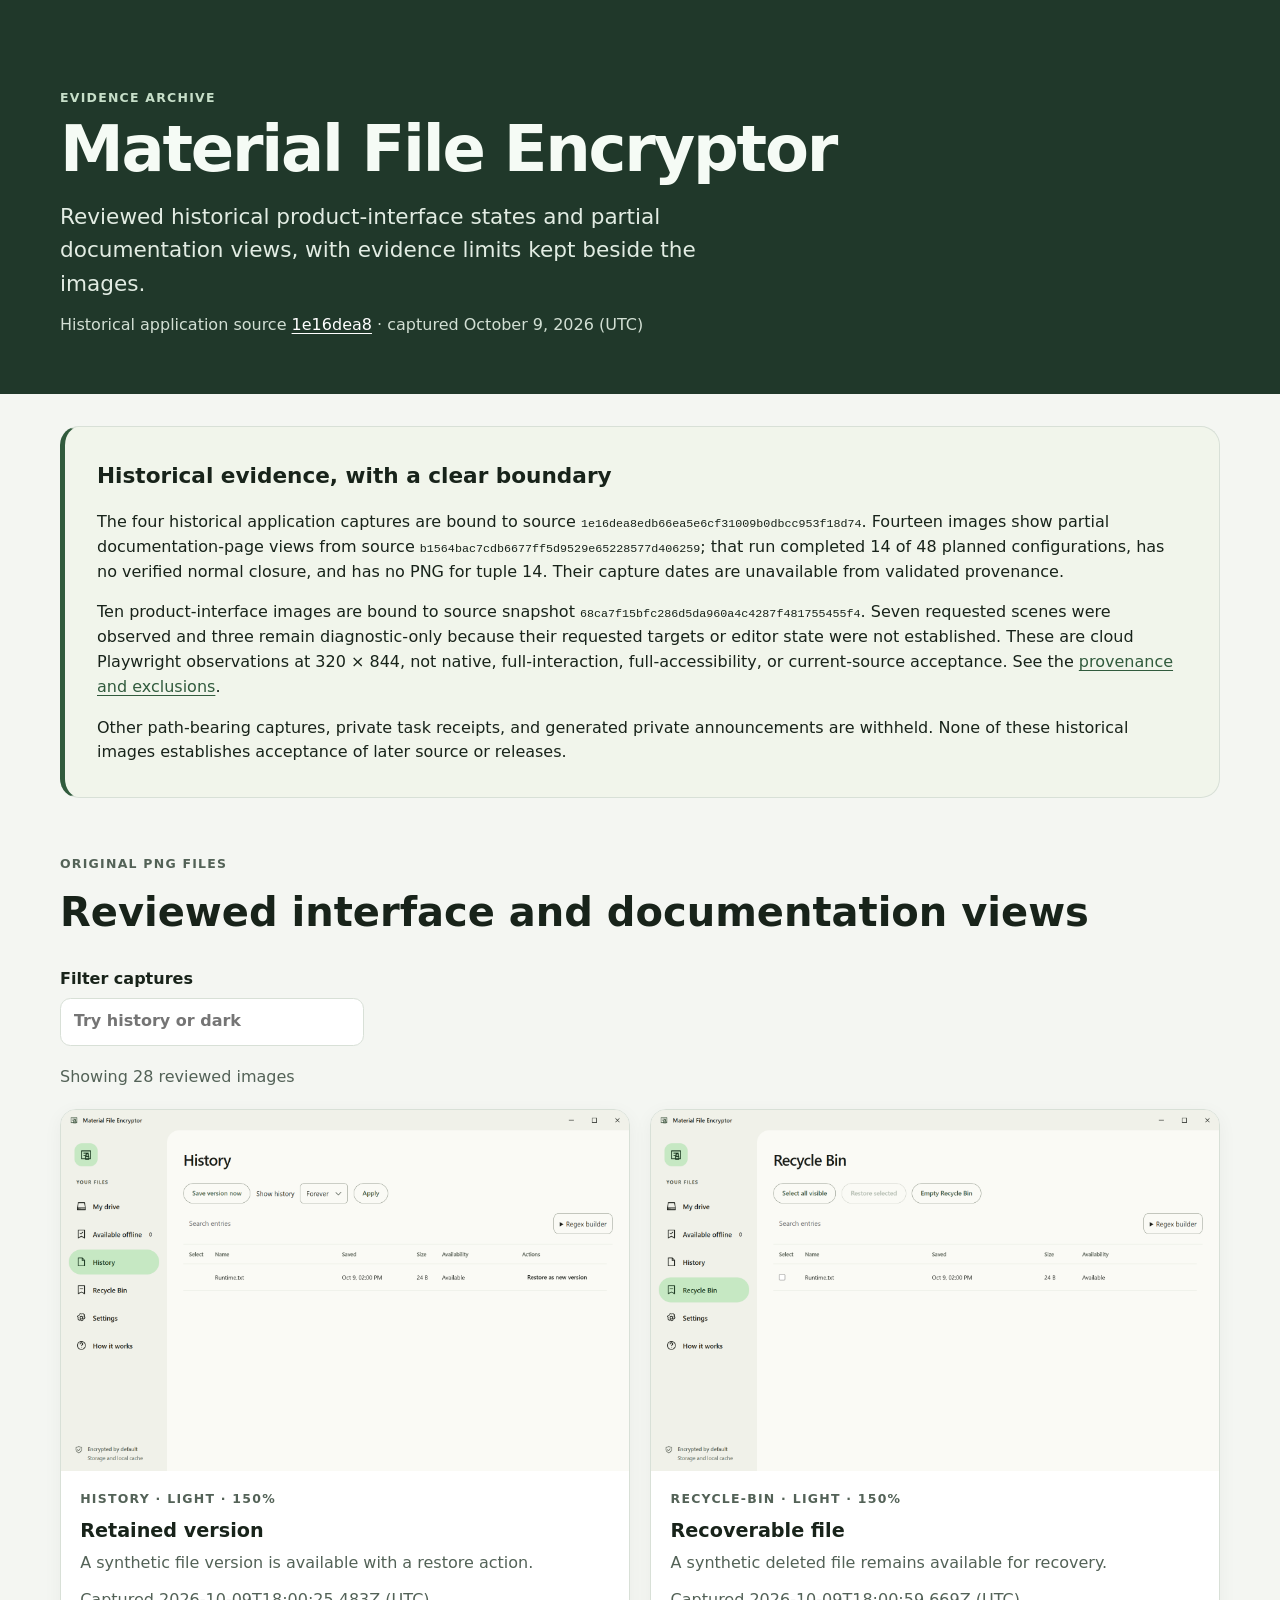
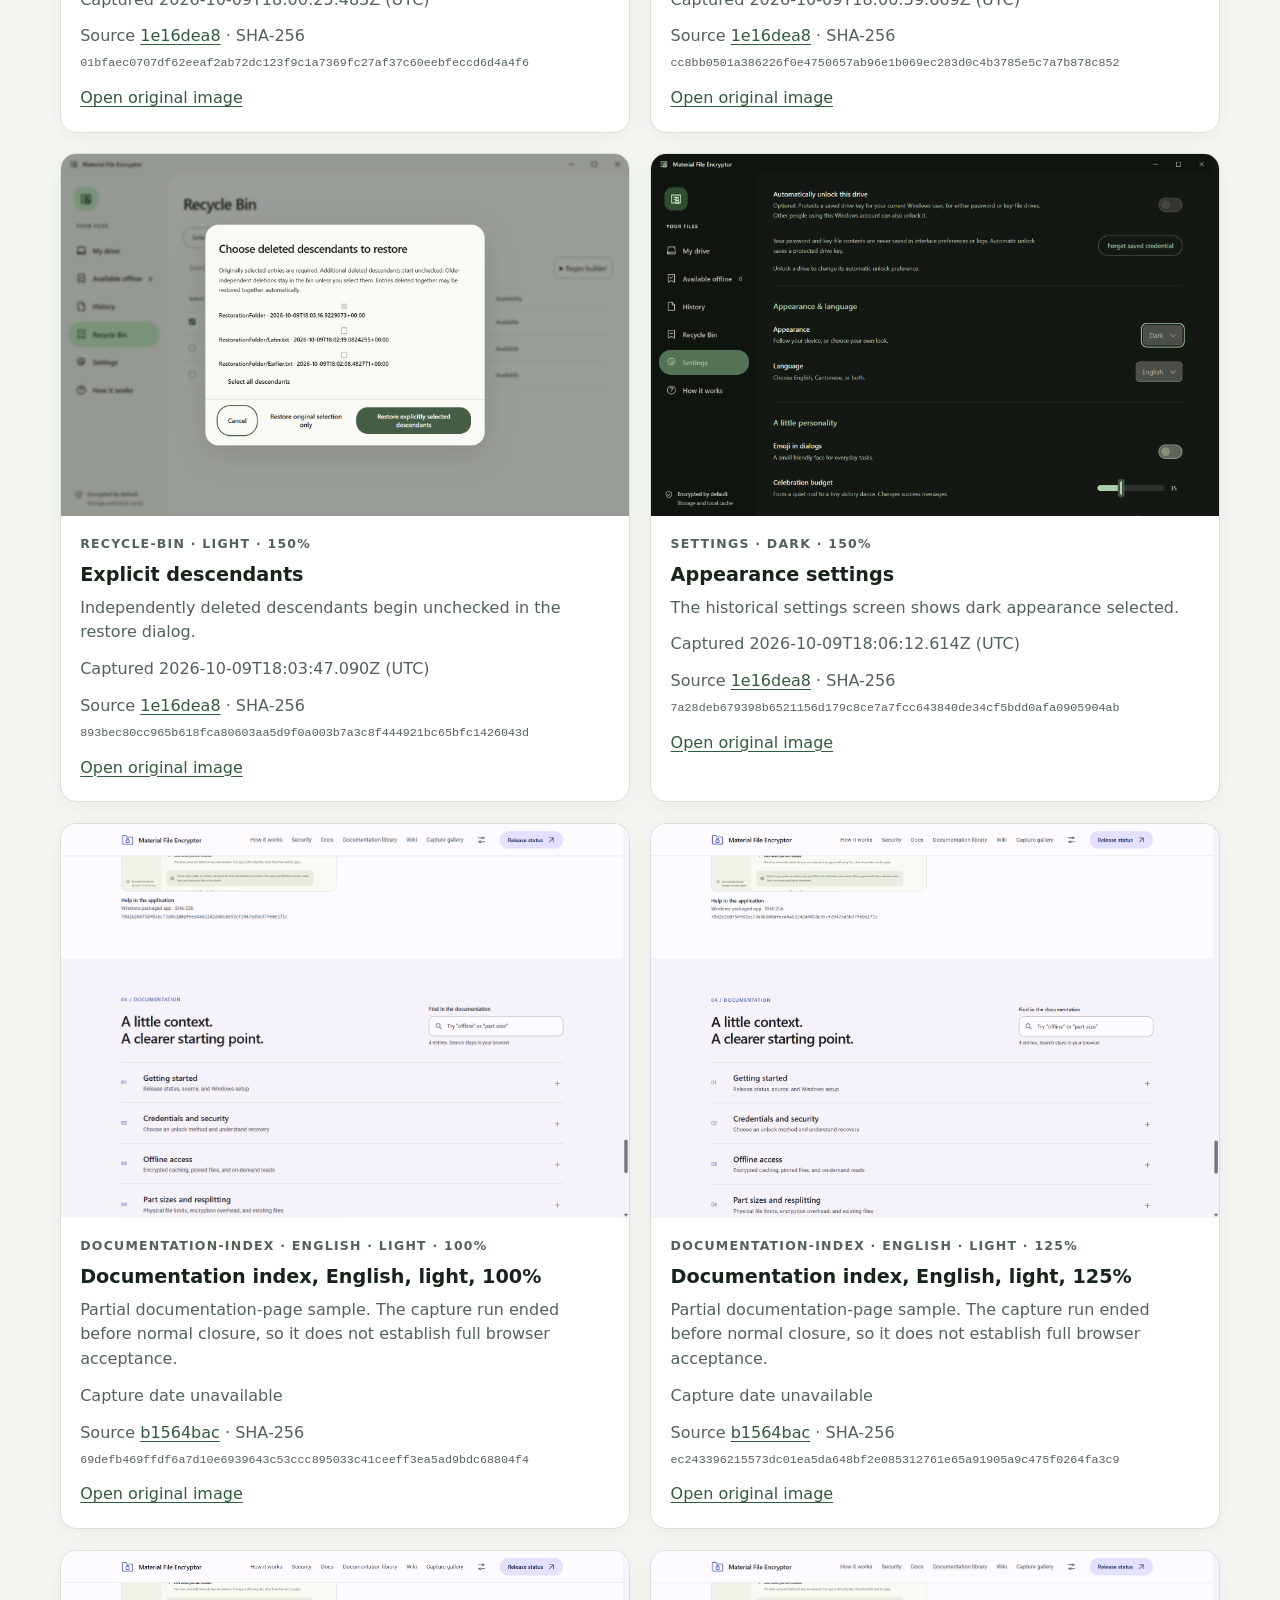
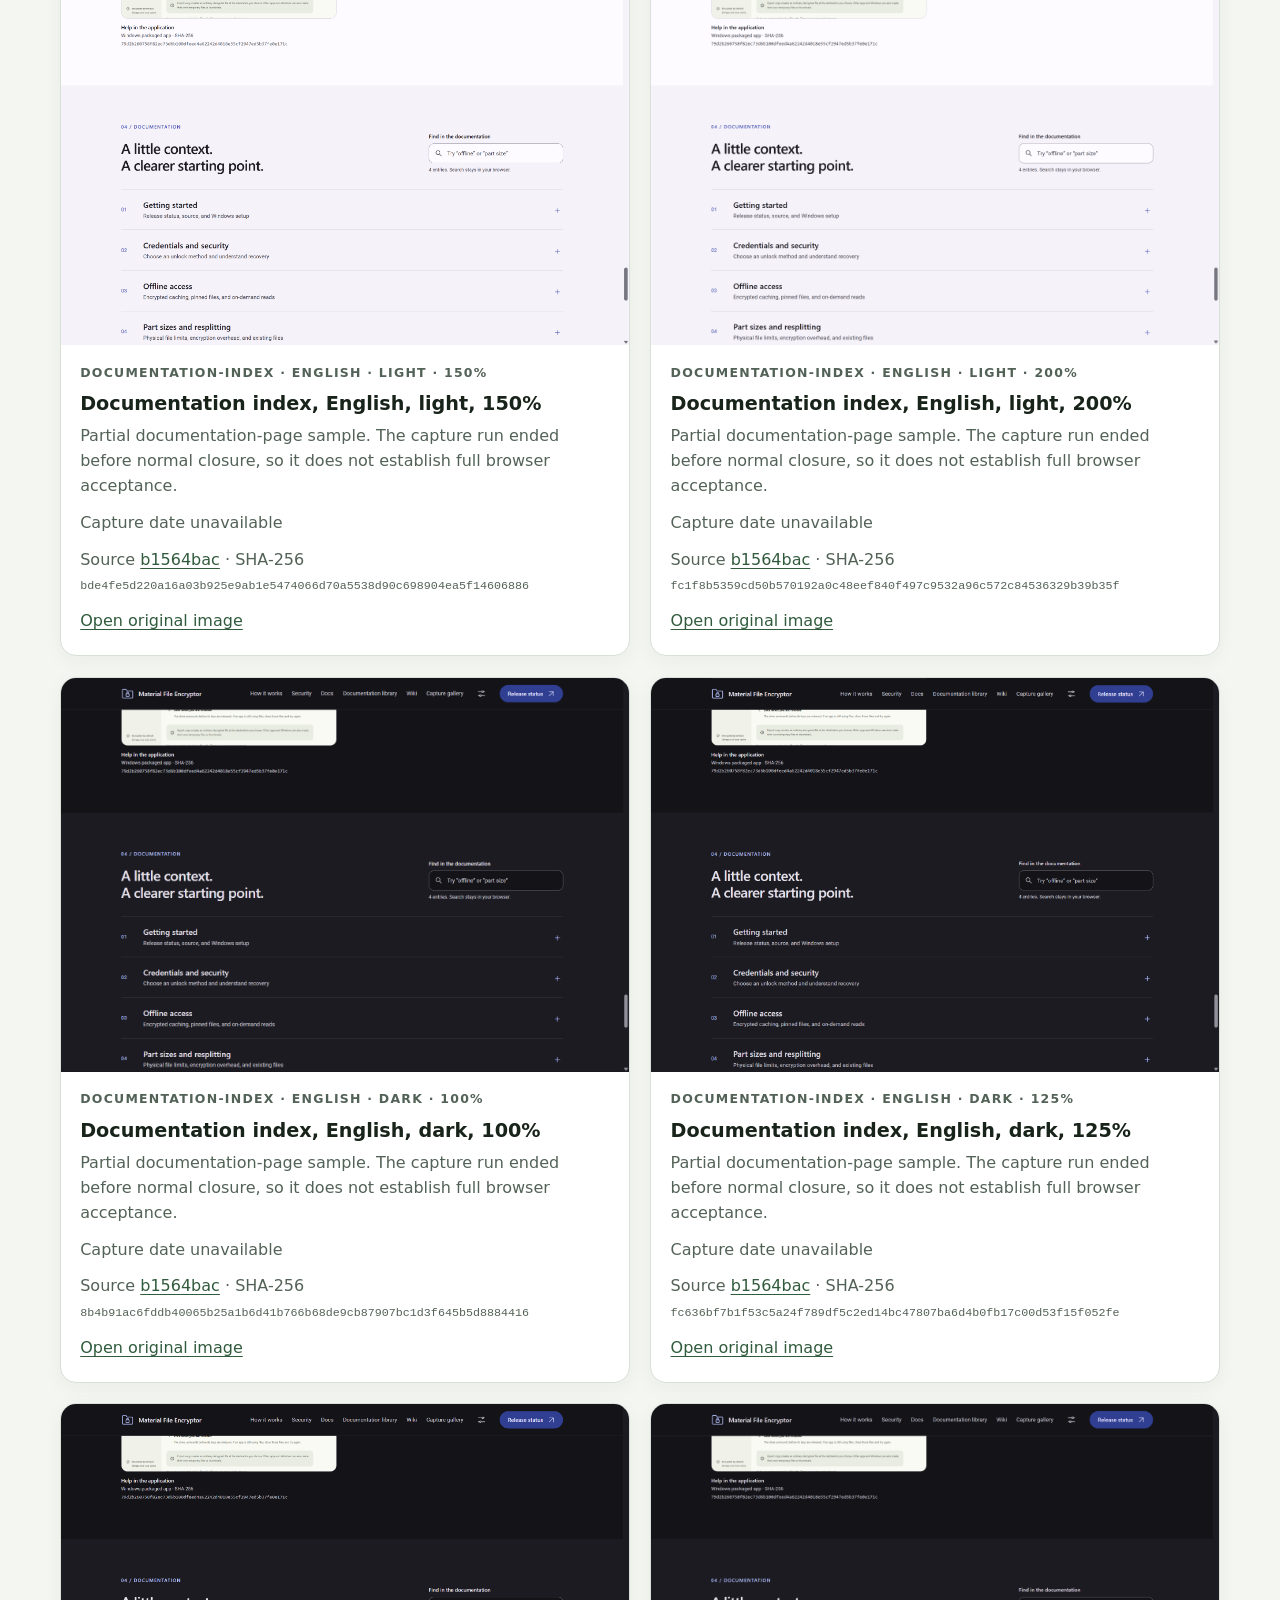
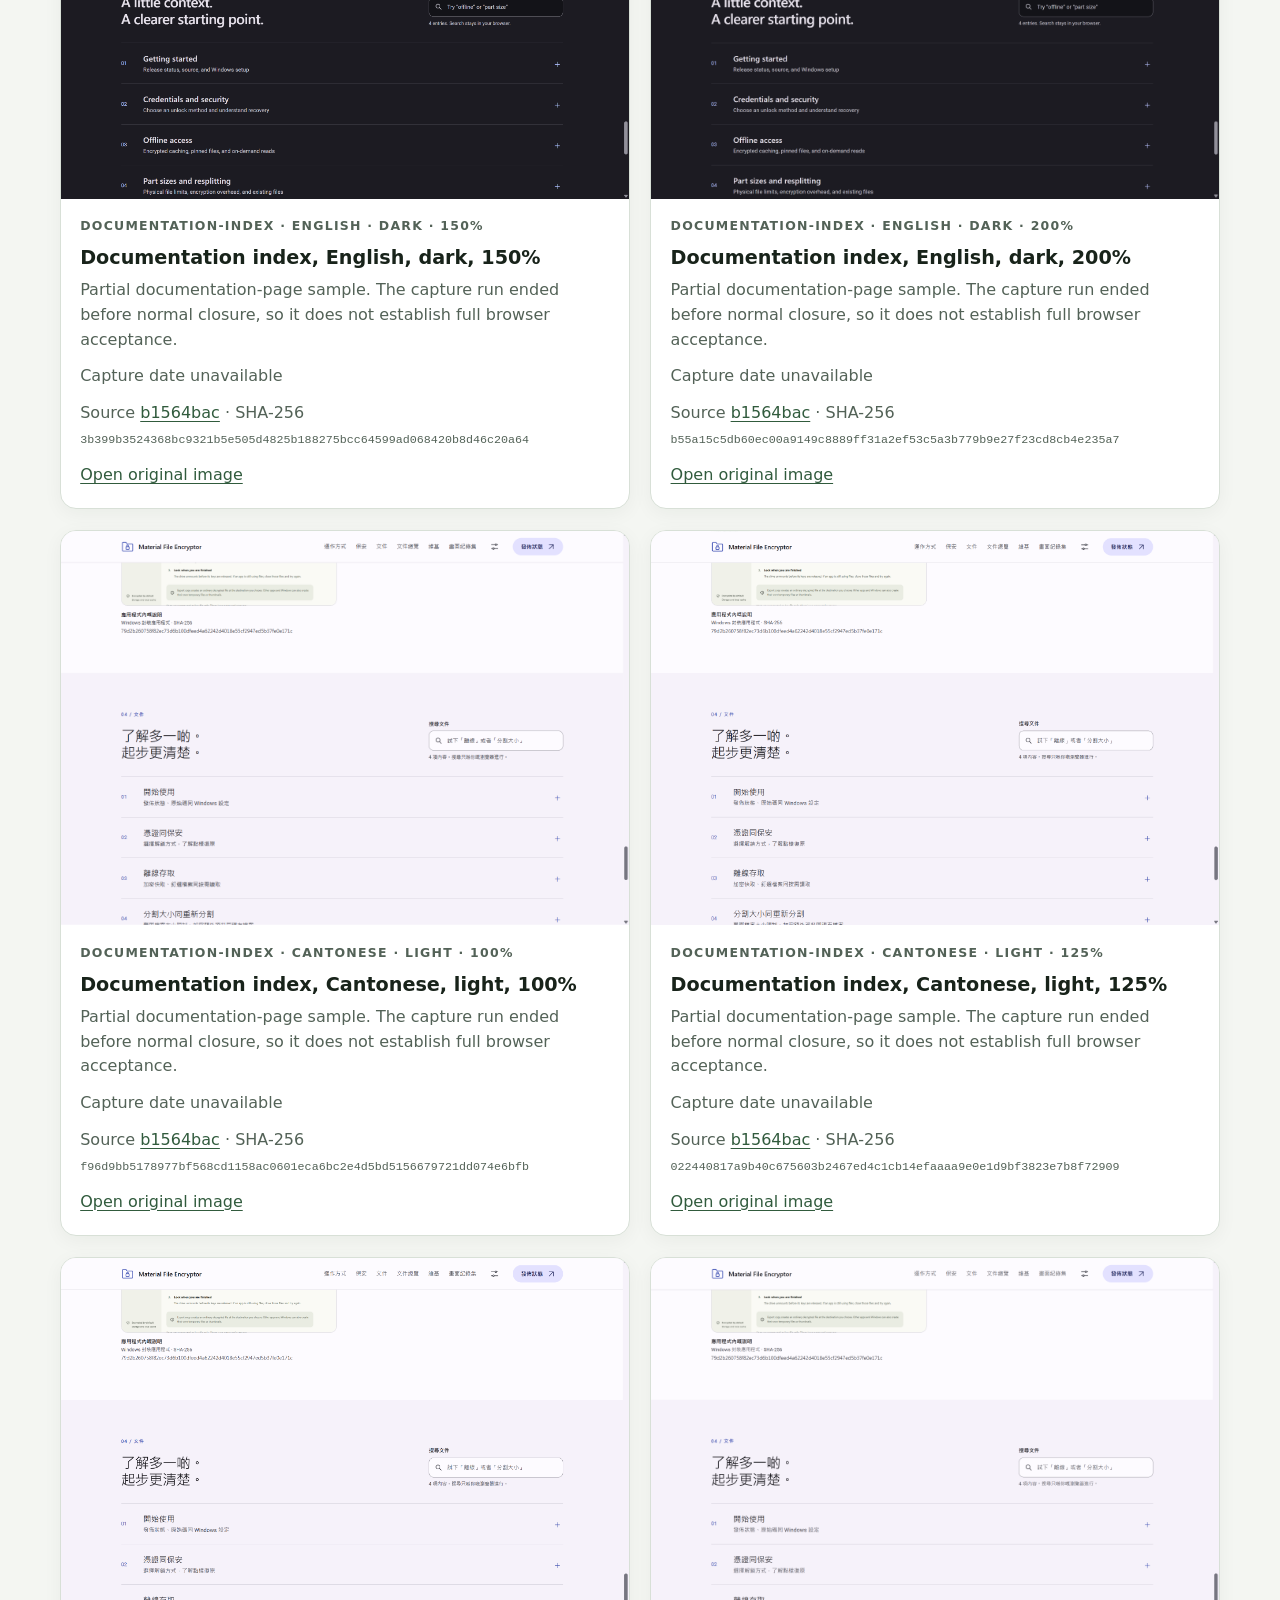
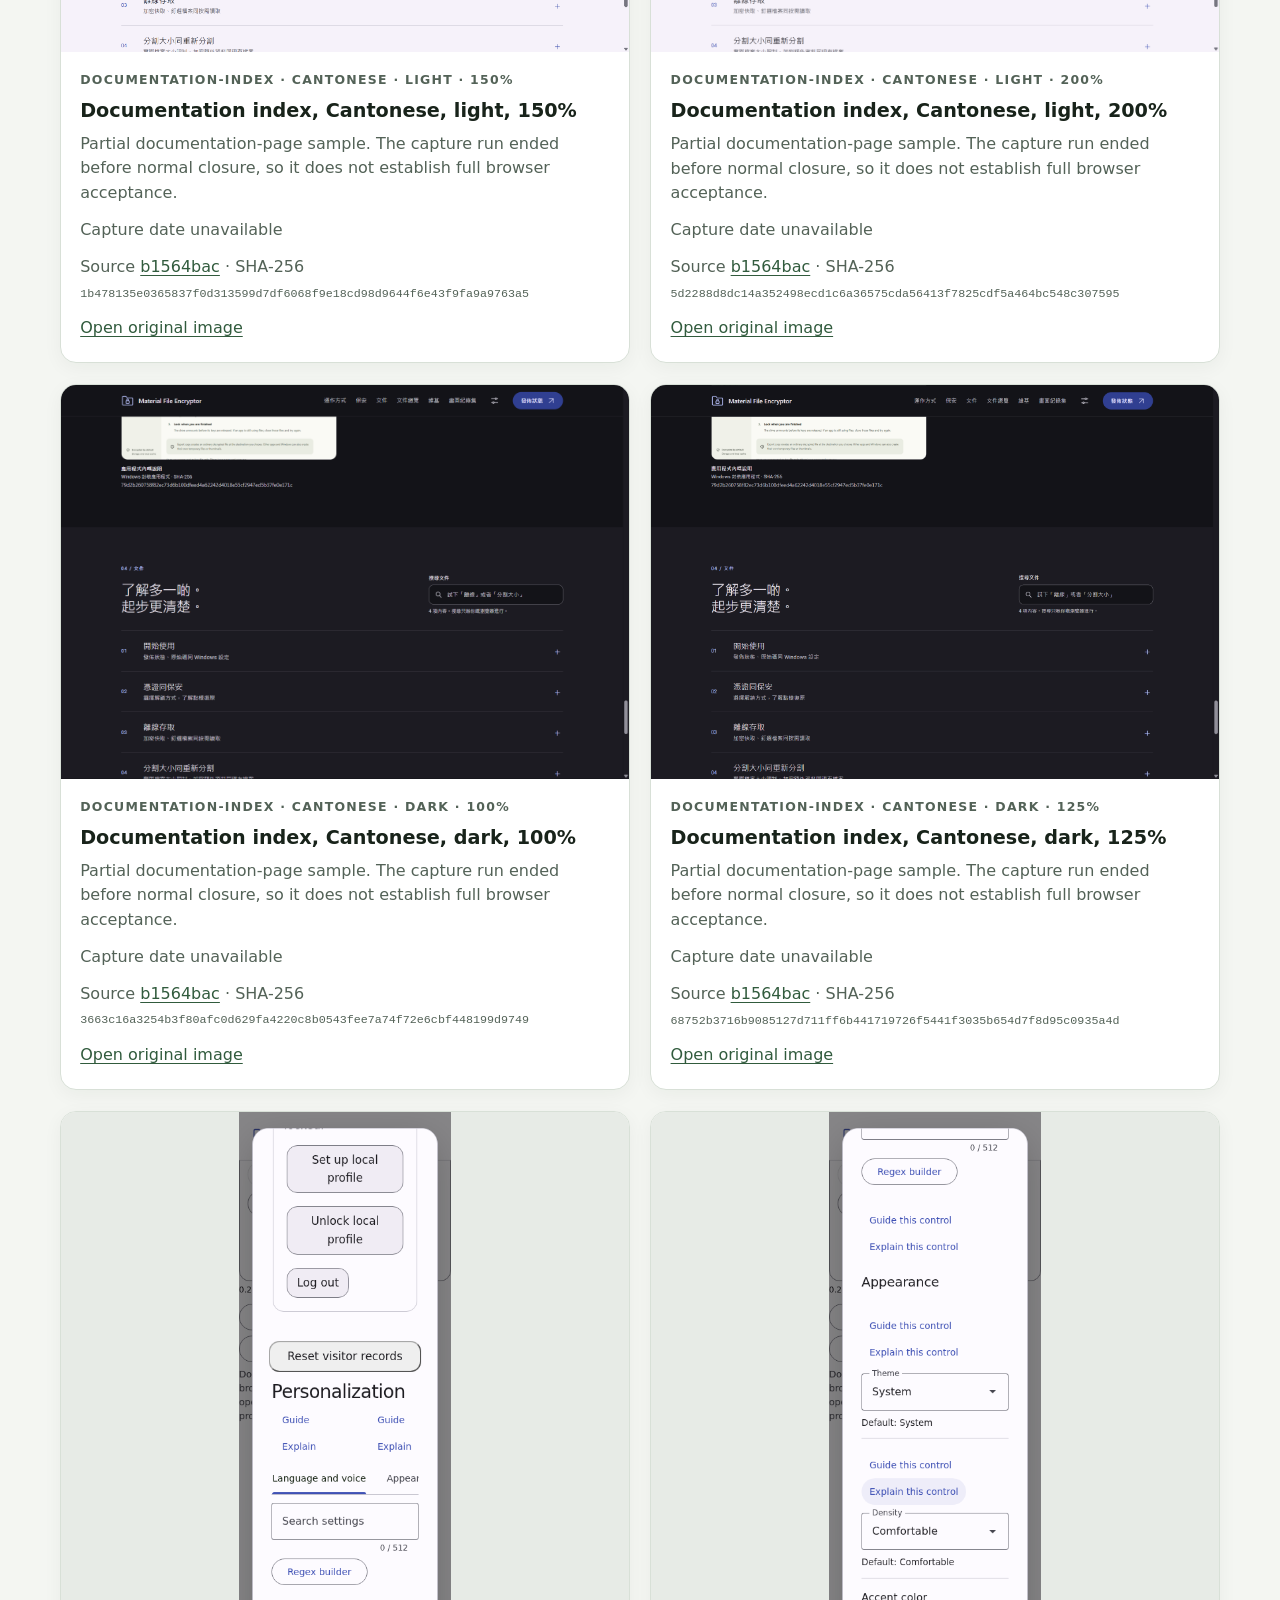
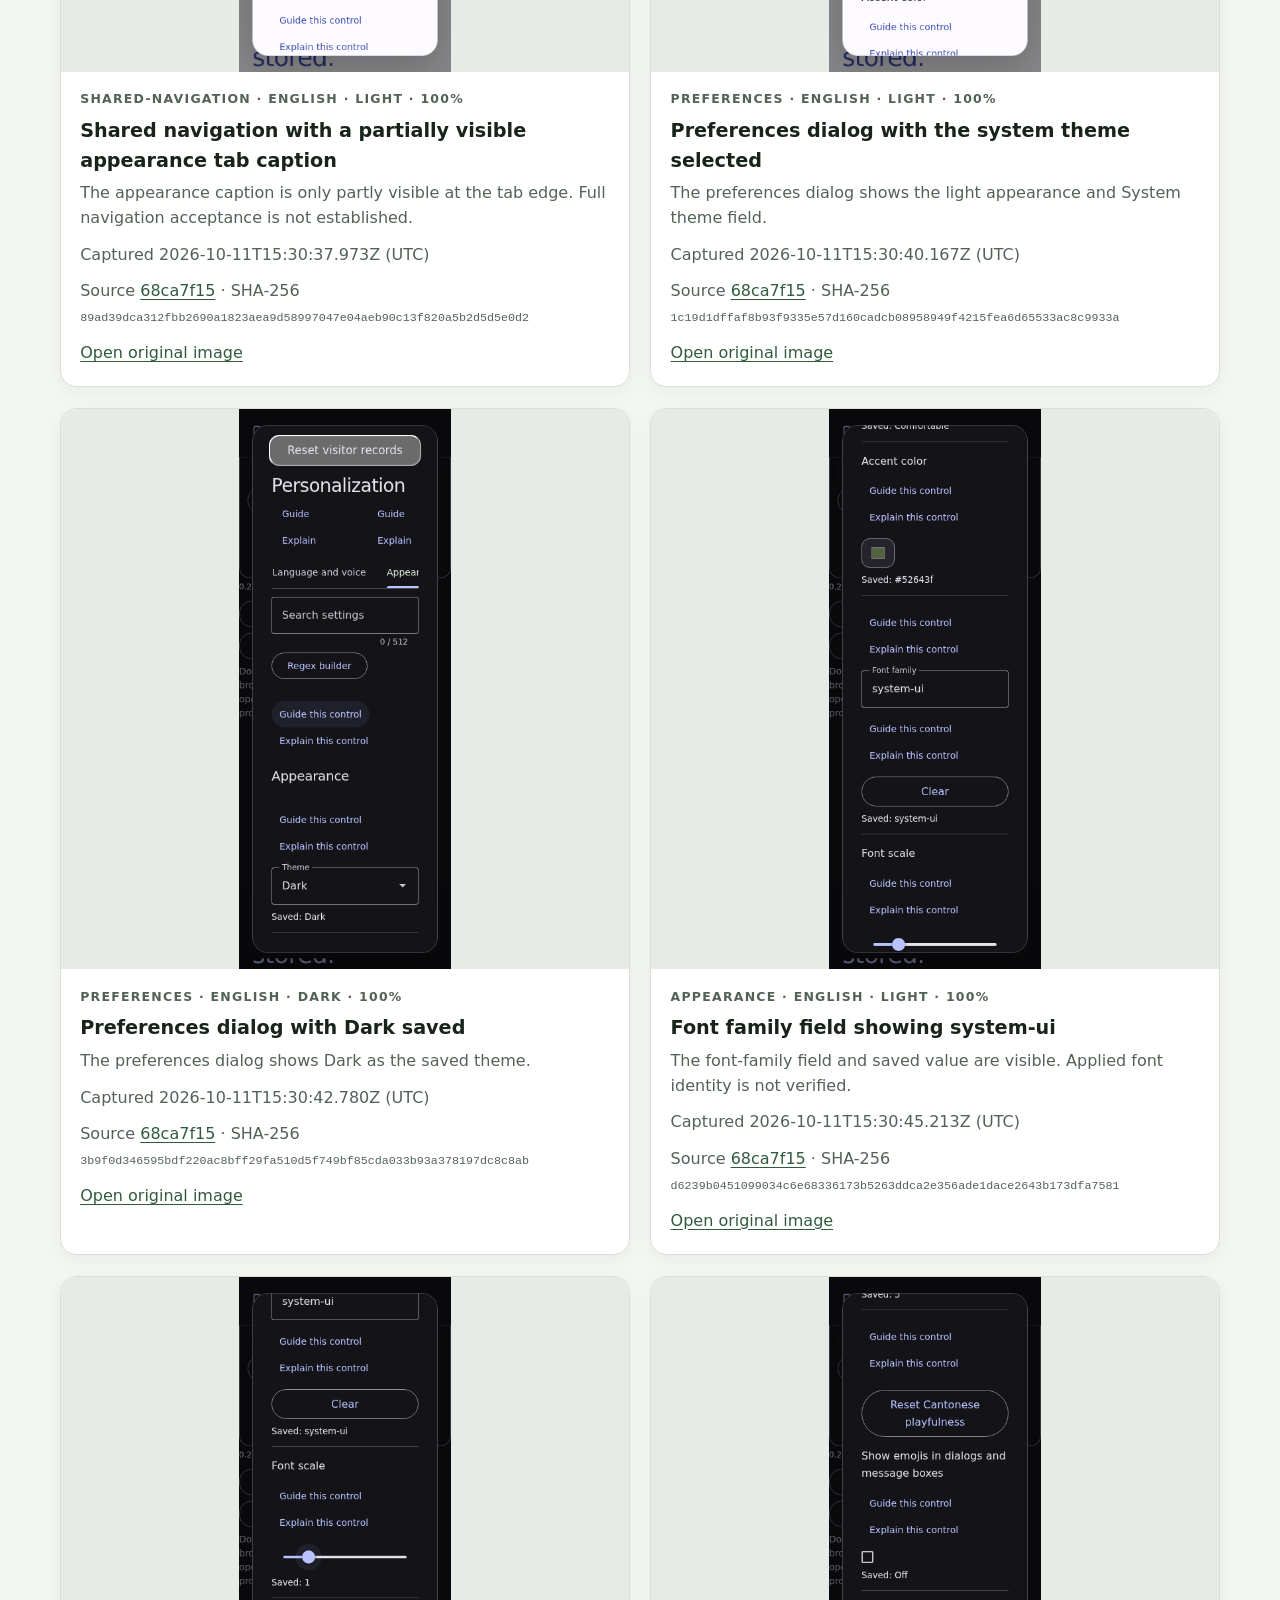
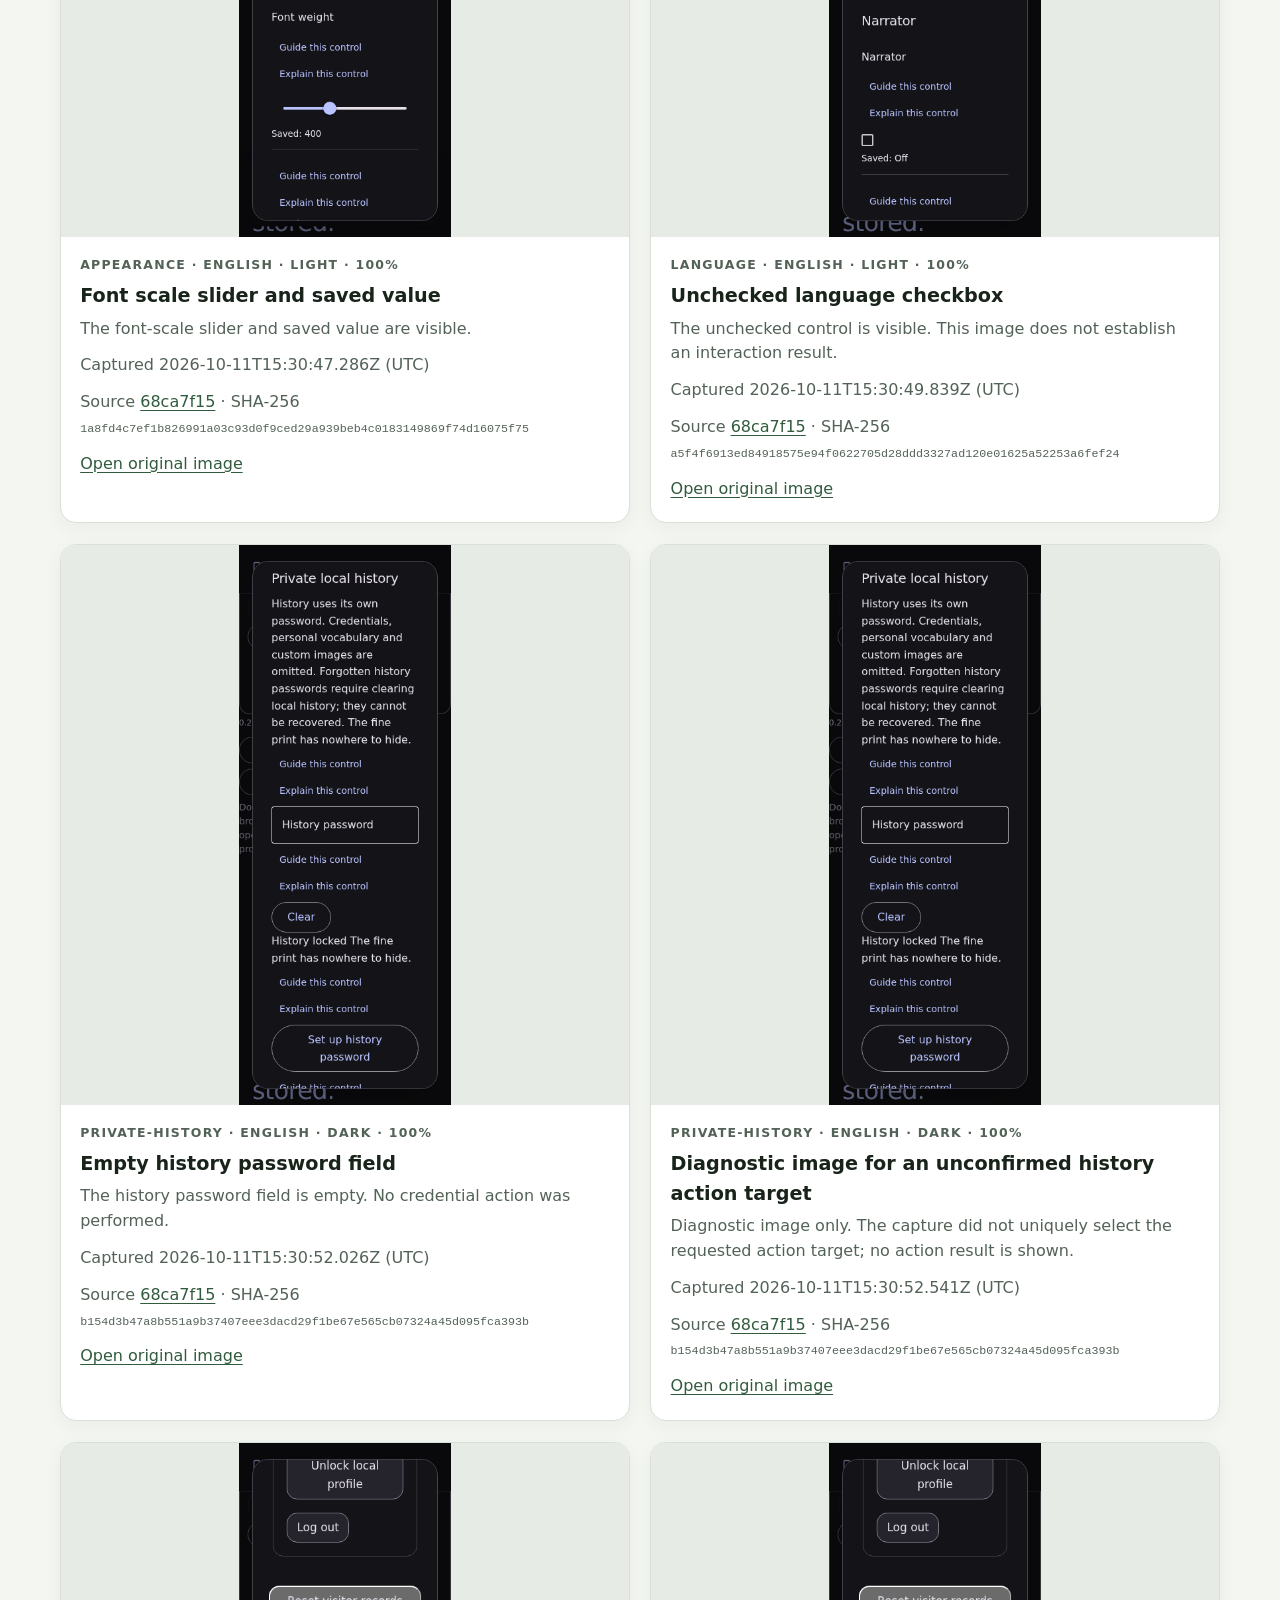
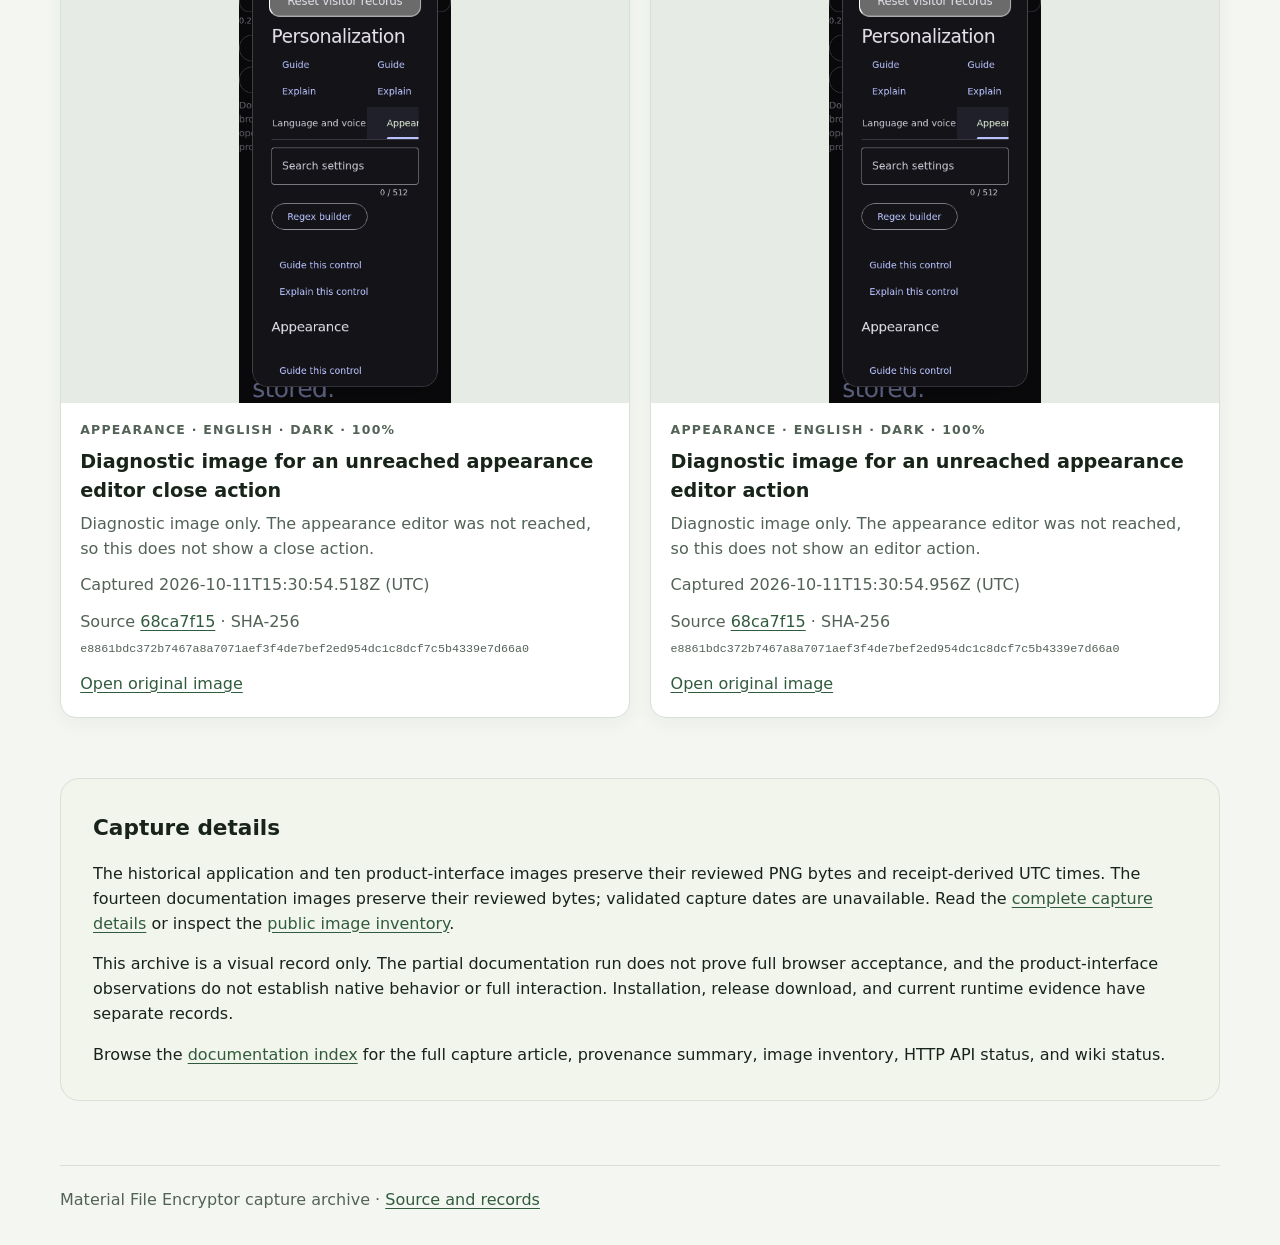
==== docs/index.html @ f3020546 "Stage gallery pages for GitHub Pages Build the static gallery through the root entrypoint and copy i" ====
<!doctype html>
<html lang="en">
<head>
  <meta charset="utf-8">
  <meta name="viewport" content="width=device-width, initial-scale=1">
  <meta name="description" content="An archive of reviewed historical product captures and partial documentation views, with source links and explicit verification limits.">
  <meta name="color-scheme" content="light dark">
  <title>Material File Encryptor captures</title>
  <link rel="stylesheet" href="gallery.css">
  <script src="gallery.js" defer></script>
</head>
<body>
  <a class="skip-link" href="#captures">Skip to captures</a>
  <header class="site-header">
    <div class="header-inner">
      <p class="eyebrow">Evidence archive</p>
      <h1>Material File Encryptor</h1>
      <p class="lede">Reviewed historical product-interface states and partial documentation views, with evidence limits kept beside the images.</p>
      <p class="source-line">Historical application source <a href="https://github.com/Ding-Ding-Projects/material-file-encryptor/commit/1e16dea8edb66ea5e6cf31009b0dbcc953f18d74">1e16dea8</a> · captured October 9, 2026 (UTC)</p>
    </div>
  </header>
  <main>
    <section class="notice" aria-labelledby="scope-title">
      <h2 id="scope-title">Historical evidence, with a clear boundary</h2>
      <p>The four historical application captures are bound to source <code>1e16dea8edb66ea5e6cf31009b0dbcc953f18d74</code>. Fourteen images show partial documentation-page views from source <code>b1564bac7cdb6677ff5d9529e65228577d406259</code>; that run completed 14 of 48 planned configurations, has no verified normal closure, and has no PNG for tuple 14. Their capture dates are unavailable from validated provenance.</p>
      <p>Ten product-interface images are bound to source snapshot <code>68ca7f15bfc286d5da960a4c4287f481755455f4</code>. Seven requested scenes were observed and three remain diagnostic-only because their requested targets or editor state were not established. These are cloud Playwright observations at 320 × 844, not native, full-interaction, full-accessibility, or current-source acceptance. See the <a href="provenance.html">provenance and exclusions</a>.</p>
      <p>Other path-bearing captures, private task receipts, and generated private announcements are withheld. None of these historical images establishes acceptance of later source or releases.</p>
    </section>

    <section class="gallery" id="captures" aria-labelledby="capture-title">
      <div class="section-heading">
        <div>
          <p class="eyebrow">Original PNG files</p>
          <h2 id="capture-title">Reviewed interface and documentation views</h2>
        </div>
        <label class="search-label" for="capture-search">Filter captures
          <input id="capture-search" type="search" autocomplete="off" placeholder="Try history or dark">
        </label>
      </div>
      <p id="result-count" class="result-count" aria-live="polite">Showing 28 reviewed images</p>
      <div class="capture-grid" id="capture-grid">
        <article class="capture-card" data-search="history retained-version light 150% retained version a synthetic file version is available with a restore action.">
          <a class="image-link" href="captures/history-preview.png"><img src="captures/history-preview.png" alt="History view showing a retained synthetic file version and its restore action." width="1770" height="1128" loading="lazy"></a>
          <div class="card-copy"><p class="card-kicker">history · light · 150%</p><h3>Retained version</h3><p>A synthetic file version is available with a restore action.</p><p>Captured 2026-10-09T18:00:25.483Z (UTC)</p><p>Source <a href="https://github.com/Ding-Ding-Projects/material-file-encryptor/commit/1e16dea8edb66ea5e6cf31009b0dbcc953f18d74">1e16dea8</a> · SHA-256 <code>01bfaec0707df62eeaf2ab72dc123f9c1a7369fc27af37c60eebfeccd6d4a4f6</code></p><a href="captures/history-preview.png">Open original image</a></div>
        </article>
        <article class="capture-card" data-search="recycle-bin deleted-file-available light 150% recoverable file a synthetic deleted file remains available for recovery.">
          <a class="image-link" href="captures/recycle-preview.png"><img src="captures/recycle-preview.png" alt="Recycle Bin with a recoverable synthetic file and its available actions." width="1770" height="1128" loading="lazy"></a>
          <div class="card-copy"><p class="card-kicker">recycle-bin · light · 150%</p><h3>Recoverable file</h3><p>A synthetic deleted file remains available for recovery.</p><p>Captured 2026-10-09T18:00:59.669Z (UTC)</p><p>Source <a href="https://github.com/Ding-Ding-Projects/material-file-encryptor/commit/1e16dea8edb66ea5e6cf31009b0dbcc953f18d74">1e16dea8</a> · SHA-256 <code>cc8bb0501a386226f0e4750657ab96e1b069ec283d0c4b3785e5c7a7b878c852</code></p><a href="captures/recycle-preview.png">Open original image</a></div>
        </article>
        <article class="capture-card" data-search="recycle-bin explicit-descendant-dialog light 150% explicit descendants independently deleted descendants begin unchecked in the restore dialog.">
          <a class="image-link" href="captures/descendant-preview.png"><img src="captures/descendant-preview.png" alt="Restore dialog with independently deleted descendants left unchecked." width="1770" height="1128" loading="lazy"></a>
          <div class="card-copy"><p class="card-kicker">recycle-bin · light · 150%</p><h3>Explicit descendants</h3><p>Independently deleted descendants begin unchecked in the restore dialog.</p><p>Captured 2026-10-09T18:03:47.090Z (UTC)</p><p>Source <a href="https://github.com/Ding-Ding-Projects/material-file-encryptor/commit/1e16dea8edb66ea5e6cf31009b0dbcc953f18d74">1e16dea8</a> · SHA-256 <code>893bec80cc965b618fca80603aa5d9f0a003b7a3c8f444921bc65bfc1426043d</code></p><a href="captures/descendant-preview.png">Open original image</a></div>
        </article>
        <article class="capture-card" data-search="settings appearance-dark dark 150% appearance settings the historical settings screen shows dark appearance selected.">
          <a class="image-link" href="captures/dark-settings-preview.png"><img src="captures/dark-settings-preview.png" alt="Settings screen showing the selected dark appearance and language controls." width="1770" height="1128" loading="lazy"></a>
          <div class="card-copy"><p class="card-kicker">settings · dark · 150%</p><h3>Appearance settings</h3><p>The historical settings screen shows dark appearance selected.</p><p>Captured 2026-10-09T18:06:12.614Z (UTC)</p><p>Source <a href="https://github.com/Ding-Ding-Projects/material-file-encryptor/commit/1e16dea8edb66ea5e6cf31009b0dbcc953f18d74">1e16dea8</a> · SHA-256 <code>7a28deb679398b6521156d179c8ce7a7fcc643840de34cf5bdd0afa0905904ab</code></p><a href="captures/dark-settings-preview.png">Open original image</a></div>
        </article>
        <article class="capture-card" data-search="documentation-index partial-documentation-view light english 100% documentation index, english, light, 100% partial documentation-page sample. the capture run ended before normal closure, so it does not establish full browser acceptance.">
          <a class="image-link" href="captures/docs-en-light-100.png"><img src="captures/docs-en-light-100.png" alt="Documentation index, English, light, 100%; a partial capture of the documentation page." width="1440" height="1000" loading="lazy"></a>
          <div class="card-copy"><p class="card-kicker">documentation-index · English · light · 100%</p><h3>Documentation index, English, light, 100%</h3><p>Partial documentation-page sample. The capture run ended before normal closure, so it does not establish full browser acceptance.</p><p>Capture date unavailable</p><p>Source <a href="https://github.com/Ding-Ding-Projects/material-file-encryptor/commit/b1564bac7cdb6677ff5d9529e65228577d406259">b1564bac</a> · SHA-256 <code>69defb469ffdf6a7d10e6939643c53ccc895033c41ceeff3ea5ad9bdc68804f4</code></p><a href="captures/docs-en-light-100.png">Open original image</a></div>
        </article>
        <article class="capture-card" data-search="documentation-index partial-documentation-view light english 125% documentation index, english, light, 125% partial documentation-page sample. the capture run ended before normal closure, so it does not establish full browser acceptance.">
          <a class="image-link" href="captures/docs-en-light-125.png"><img src="captures/docs-en-light-125.png" alt="Documentation index, English, light, 125%; a partial capture of the documentation page." width="1800" height="1250" loading="lazy"></a>
          <div class="card-copy"><p class="card-kicker">documentation-index · English · light · 125%</p><h3>Documentation index, English, light, 125%</h3><p>Partial documentation-page sample. The capture run ended before normal closure, so it does not establish full browser acceptance.</p><p>Capture date unavailable</p><p>Source <a href="https://github.com/Ding-Ding-Projects/material-file-encryptor/commit/b1564bac7cdb6677ff5d9529e65228577d406259">b1564bac</a> · SHA-256 <code>ec243396215573dc01ea5da648bf2e085312761e65a91905a9c475f0264fa3c9</code></p><a href="captures/docs-en-light-125.png">Open original image</a></div>
        </article>
        <article class="capture-card" data-search="documentation-index partial-documentation-view light english 150% documentation index, english, light, 150% partial documentation-page sample. the capture run ended before normal closure, so it does not establish full browser acceptance.">
          <a class="image-link" href="captures/docs-en-light-150.png"><img src="captures/docs-en-light-150.png" alt="Documentation index, English, light, 150%; a partial capture of the documentation page." width="2160" height="1500" loading="lazy"></a>
          <div class="card-copy"><p class="card-kicker">documentation-index · English · light · 150%</p><h3>Documentation index, English, light, 150%</h3><p>Partial documentation-page sample. The capture run ended before normal closure, so it does not establish full browser acceptance.</p><p>Capture date unavailable</p><p>Source <a href="https://github.com/Ding-Ding-Projects/material-file-encryptor/commit/b1564bac7cdb6677ff5d9529e65228577d406259">b1564bac</a> · SHA-256 <code>bde4fe5d220a16a03b925e9ab1e5474066d70a5538d90c698904ea5f14606886</code></p><a href="captures/docs-en-light-150.png">Open original image</a></div>
        </article>
        <article class="capture-card" data-search="documentation-index partial-documentation-view light english 200% documentation index, english, light, 200% partial documentation-page sample. the capture run ended before normal closure, so it does not establish full browser acceptance.">
          <a class="image-link" href="captures/docs-en-light-200.png"><img src="captures/docs-en-light-200.png" alt="Documentation index, English, light, 200%; a partial capture of the documentation page." width="2880" height="2000" loading="lazy"></a>
          <div class="card-copy"><p class="card-kicker">documentation-index · English · light · 200%</p><h3>Documentation index, English, light, 200%</h3><p>Partial documentation-page sample. The capture run ended before normal closure, so it does not establish full browser acceptance.</p><p>Capture date unavailable</p><p>Source <a href="https://github.com/Ding-Ding-Projects/material-file-encryptor/commit/b1564bac7cdb6677ff5d9529e65228577d406259">b1564bac</a> · SHA-256 <code>fc1f8b5359cd50b570192a0c48eef840f497c9532a96c572c84536329b39b35f</code></p><a href="captures/docs-en-light-200.png">Open original image</a></div>
        </article>
        <article class="capture-card" data-search="documentation-index partial-documentation-view dark english 100% documentation index, english, dark, 100% partial documentation-page sample. the capture run ended before normal closure, so it does not establish full browser acceptance.">
          <a class="image-link" href="captures/docs-en-dark-100.png"><img src="captures/docs-en-dark-100.png" alt="Documentation index, English, dark, 100%; a partial capture of the documentation page." width="1440" height="1000" loading="lazy"></a>
          <div class="card-copy"><p class="card-kicker">documentation-index · English · dark · 100%</p><h3>Documentation index, English, dark, 100%</h3><p>Partial documentation-page sample. The capture run ended before normal closure, so it does not establish full browser acceptance.</p><p>Capture date unavailable</p><p>Source <a href="https://github.com/Ding-Ding-Projects/material-file-encryptor/commit/b1564bac7cdb6677ff5d9529e65228577d406259">b1564bac</a> · SHA-256 <code>8b4b91ac6fddb40065b25a1b6d41b766b68de9cb87907bc1d3f645b5d8884416</code></p><a href="captures/docs-en-dark-100.png">Open original image</a></div>
        </article>
        <article class="capture-card" data-search="documentation-index partial-documentation-view dark english 125% documentation index, english, dark, 125% partial documentation-page sample. the capture run ended before normal closure, so it does not establish full browser acceptance.">
          <a class="image-link" href="captures/docs-en-dark-125.png"><img src="captures/docs-en-dark-125.png" alt="Documentation index, English, dark, 125%; a partial capture of the documentation page." width="1800" height="1250" loading="lazy"></a>
          <div class="card-copy"><p class="card-kicker">documentation-index · English · dark · 125%</p><h3>Documentation index, English, dark, 125%</h3><p>Partial documentation-page sample. The capture run ended before normal closure, so it does not establish full browser acceptance.</p><p>Capture date unavailable</p><p>Source <a href="https://github.com/Ding-Ding-Projects/material-file-encryptor/commit/b1564bac7cdb6677ff5d9529e65228577d406259">b1564bac</a> · SHA-256 <code>fc636bf7b1f53c5a24f789df5c2ed14bc47807ba6d4b0fb17c00d53f15f052fe</code></p><a href="captures/docs-en-dark-125.png">Open original image</a></div>
        </article>
        <article class="capture-card" data-search="documentation-index partial-documentation-view dark english 150% documentation index, english, dark, 150% partial documentation-page sample. the capture run ended before normal closure, so it does not establish full browser acceptance.">
          <a class="image-link" href="captures/docs-en-dark-150.png"><img src="captures/docs-en-dark-150.png" alt="Documentation index, English, dark, 150%; a partial capture of the documentation page." width="2160" height="1500" loading="lazy"></a>
          <div class="card-copy"><p class="card-kicker">documentation-index · English · dark · 150%</p><h3>Documentation index, English, dark, 150%</h3><p>Partial documentation-page sample. The capture run ended before normal closure, so it does not establish full browser acceptance.</p><p>Capture date unavailable</p><p>Source <a href="https://github.com/Ding-Ding-Projects/material-file-encryptor/commit/b1564bac7cdb6677ff5d9529e65228577d406259">b1564bac</a> · SHA-256 <code>3b399b3524368bc9321b5e505d4825b188275bcc64599ad068420b8d46c20a64</code></p><a href="captures/docs-en-dark-150.png">Open original image</a></div>
        </article>
        <article class="capture-card" data-search="documentation-index partial-documentation-view dark english 200% documentation index, english, dark, 200% partial documentation-page sample. the capture run ended before normal closure, so it does not establish full browser acceptance.">
          <a class="image-link" href="captures/docs-en-dark-200.png"><img src="captures/docs-en-dark-200.png" alt="Documentation index, English, dark, 200%; a partial capture of the documentation page." width="2880" height="2000" loading="lazy"></a>
          <div class="card-copy"><p class="card-kicker">documentation-index · English · dark · 200%</p><h3>Documentation index, English, dark, 200%</h3><p>Partial documentation-page sample. The capture run ended before normal closure, so it does not establish full browser acceptance.</p><p>Capture date unavailable</p><p>Source <a href="https://github.com/Ding-Ding-Projects/material-file-encryptor/commit/b1564bac7cdb6677ff5d9529e65228577d406259">b1564bac</a> · SHA-256 <code>b55a15c5db60ec00a9149c8889ff31a2ef53c5a3b779b9e27f23cd8cb4e235a7</code></p><a href="captures/docs-en-dark-200.png">Open original image</a></div>
        </article>
        <article class="capture-card" data-search="documentation-index partial-documentation-view light cantonese 100% documentation index, cantonese, light, 100% partial documentation-page sample. the capture run ended before normal closure, so it does not establish full browser acceptance.">
          <a class="image-link" href="captures/docs-yue-light-100.png"><img src="captures/docs-yue-light-100.png" alt="Documentation index, Cantonese, light, 100%; a partial capture of the documentation page." width="1440" height="1000" loading="lazy"></a>
          <div class="card-copy"><p class="card-kicker">documentation-index · Cantonese · light · 100%</p><h3>Documentation index, Cantonese, light, 100%</h3><p>Partial documentation-page sample. The capture run ended before normal closure, so it does not establish full browser acceptance.</p><p>Capture date unavailable</p><p>Source <a href="https://github.com/Ding-Ding-Projects/material-file-encryptor/commit/b1564bac7cdb6677ff5d9529e65228577d406259">b1564bac</a> · SHA-256 <code>f96d9bb5178977bf568cd1158ac0601eca6bc2e4d5bd5156679721dd074e6bfb</code></p><a href="captures/docs-yue-light-100.png">Open original image</a></div>
        </article>
        <article class="capture-card" data-search="documentation-index partial-documentation-view light cantonese 125% documentation index, cantonese, light, 125% partial documentation-page sample. the capture run ended before normal closure, so it does not establish full browser acceptance.">
          <a class="image-link" href="captures/docs-yue-light-125.png"><img src="captures/docs-yue-light-125.png" alt="Documentation index, Cantonese, light, 125%; a partial capture of the documentation page." width="1800" height="1250" loading="lazy"></a>
          <div class="card-copy"><p class="card-kicker">documentation-index · Cantonese · light · 125%</p><h3>Documentation index, Cantonese, light, 125%</h3><p>Partial documentation-page sample. The capture run ended before normal closure, so it does not establish full browser acceptance.</p><p>Capture date unavailable</p><p>Source <a href="https://github.com/Ding-Ding-Projects/material-file-encryptor/commit/b1564bac7cdb6677ff5d9529e65228577d406259">b1564bac</a> · SHA-256 <code>022440817a9b40c675603b2467ed4c1cb14efaaaa9e0e1d9bf3823e7b8f72909</code></p><a href="captures/docs-yue-light-125.png">Open original image</a></div>
        </article>
        <article class="capture-card" data-search="documentation-index partial-documentation-view light cantonese 150% documentation index, cantonese, light, 150% partial documentation-page sample. the capture run ended before normal closure, so it does not establish full browser acceptance.">
          <a class="image-link" href="captures/docs-yue-light-150.png"><img src="captures/docs-yue-light-150.png" alt="Documentation index, Cantonese, light, 150%; a partial capture of the documentation page." width="2160" height="1500" loading="lazy"></a>
          <div class="card-copy"><p class="card-kicker">documentation-index · Cantonese · light · 150%</p><h3>Documentation index, Cantonese, light, 150%</h3><p>Partial documentation-page sample. The capture run ended before normal closure, so it does not establish full browser acceptance.</p><p>Capture date unavailable</p><p>Source <a href="https://github.com/Ding-Ding-Projects/material-file-encryptor/commit/b1564bac7cdb6677ff5d9529e65228577d406259">b1564bac</a> · SHA-256 <code>1b478135e0365837f0d313599d7df6068f9e18cd98d9644f6e43f9fa9a9763a5</code></p><a href="captures/docs-yue-light-150.png">Open original image</a></div>
        </article>
        <article class="capture-card" data-search="documentation-index partial-documentation-view light cantonese 200% documentation index, cantonese, light, 200% partial documentation-page sample. the capture run ended before normal closure, so it does not establish full browser acceptance.">
          <a class="image-link" href="captures/docs-yue-light-200.png"><img src="captures/docs-yue-light-200.png" alt="Documentation index, Cantonese, light, 200%; a partial capture of the documentation page." width="2880" height="2000" loading="lazy"></a>
          <div class="card-copy"><p class="card-kicker">documentation-index · Cantonese · light · 200%</p><h3>Documentation index, Cantonese, light, 200%</h3><p>Partial documentation-page sample. The capture run ended before normal closure, so it does not establish full browser acceptance.</p><p>Capture date unavailable</p><p>Source <a href="https://github.com/Ding-Ding-Projects/material-file-encryptor/commit/b1564bac7cdb6677ff5d9529e65228577d406259">b1564bac</a> · SHA-256 <code>5d2288d8dc14a352498ecd1c6a36575cda56413f7825cdf5a464bc548c307595</code></p><a href="captures/docs-yue-light-200.png">Open original image</a></div>
        </article>
        <article class="capture-card" data-search="documentation-index partial-documentation-view dark cantonese 100% documentation index, cantonese, dark, 100% partial documentation-page sample. the capture run ended before normal closure, so it does not establish full browser acceptance.">
          <a class="image-link" href="captures/docs-yue-dark-100.png"><img src="captures/docs-yue-dark-100.png" alt="Documentation index, Cantonese, dark, 100%; a partial capture of the documentation page." width="1440" height="1000" loading="lazy"></a>
          <div class="card-copy"><p class="card-kicker">documentation-index · Cantonese · dark · 100%</p><h3>Documentation index, Cantonese, dark, 100%</h3><p>Partial documentation-page sample. The capture run ended before normal closure, so it does not establish full browser acceptance.</p><p>Capture date unavailable</p><p>Source <a href="https://github.com/Ding-Ding-Projects/material-file-encryptor/commit/b1564bac7cdb6677ff5d9529e65228577d406259">b1564bac</a> · SHA-256 <code>3663c16a3254b3f80afc0d629fa4220c8b0543fee7a74f72e6cbf448199d9749</code></p><a href="captures/docs-yue-dark-100.png">Open original image</a></div>
        </article>
        <article class="capture-card" data-search="documentation-index partial-documentation-view dark cantonese 125% documentation index, cantonese, dark, 125% partial documentation-page sample. the capture run ended before normal closure, so it does not establish full browser acceptance.">
          <a class="image-link" href="captures/docs-yue-dark-125.png"><img src="captures/docs-yue-dark-125.png" alt="Documentation index, Cantonese, dark, 125%; a partial capture of the documentation page." width="1800" height="1250" loading="lazy"></a>
          <div class="card-copy"><p class="card-kicker">documentation-index · Cantonese · dark · 125%</p><h3>Documentation index, Cantonese, dark, 125%</h3><p>Partial documentation-page sample. The capture run ended before normal closure, so it does not establish full browser acceptance.</p><p>Capture date unavailable</p><p>Source <a href="https://github.com/Ding-Ding-Projects/material-file-encryptor/commit/b1564bac7cdb6677ff5d9529e65228577d406259">b1564bac</a> · SHA-256 <code>68752b3716b9085127d711ff6b441719726f5441f3035b654d7f8d95c0935a4d</code></p><a href="captures/docs-yue-dark-125.png">Open original image</a></div>
        </article>
        <article class="capture-card" data-search="shared-navigation shared-navigation light english 100% shared navigation with a partially visible appearance tab caption the appearance caption is only partly visible at the tab edge. full navigation acceptance is not established.">
          <a class="image-link" href="captures/mfe-shared-navigation-68ca.png"><img src="captures/mfe-shared-navigation-68ca.png" alt="Shared navigation with a partially visible appearance tab caption." width="320" height="844" loading="lazy"></a>
          <div class="card-copy"><p class="card-kicker">shared-navigation · English · light · 100%</p><h3>Shared navigation with a partially visible appearance tab caption</h3><p>The appearance caption is only partly visible at the tab edge. Full navigation acceptance is not established.</p><p>Captured 2026-10-11T15:30:37.973Z (UTC)</p><p>Source <a href="https://github.com/Ding-Ding-Projects/material-file-encryptor/commit/68ca7f15bfc286d5da960a4c4287f481755455f4">68ca7f15</a> · SHA-256 <code>89ad39dca312fbb2690a1823aea9d58997047e04aeb90c13f820a5b2d5d5e0d2</code></p><a href="captures/mfe-shared-navigation-68ca.png">Open original image</a></div>
        </article>
        <article class="capture-card" data-search="preferences preferences-initial light english 100% preferences dialog with the system theme selected the preferences dialog shows the light appearance and system theme field.">
          <a class="image-link" href="captures/mfe-preferences-initial-68ca.png"><img src="captures/mfe-preferences-initial-68ca.png" alt="Preferences dialog with the system theme selected." width="320" height="844" loading="lazy"></a>
          <div class="card-copy"><p class="card-kicker">preferences · English · light · 100%</p><h3>Preferences dialog with the system theme selected</h3><p>The preferences dialog shows the light appearance and System theme field.</p><p>Captured 2026-10-11T15:30:40.167Z (UTC)</p><p>Source <a href="https://github.com/Ding-Ding-Projects/material-file-encryptor/commit/68ca7f15bfc286d5da960a4c4287f481755455f4">68ca7f15</a> · SHA-256 <code>1c19d1dffaf8b93f9335e57d160cadcb08958949f4215fea6d65533ac8c9933a</code></p><a href="captures/mfe-preferences-initial-68ca.png">Open original image</a></div>
        </article>
        <article class="capture-card" data-search="preferences preferences-after-dark-request dark english 100% preferences dialog with dark saved the preferences dialog shows dark as the saved theme.">
          <a class="image-link" href="captures/mfe-preferences-dark-saved-68ca.png"><img src="captures/mfe-preferences-dark-saved-68ca.png" alt="Preferences dialog with Dark saved." width="320" height="844" loading="lazy"></a>
          <div class="card-copy"><p class="card-kicker">preferences · English · dark · 100%</p><h3>Preferences dialog with Dark saved</h3><p>The preferences dialog shows Dark as the saved theme.</p><p>Captured 2026-10-11T15:30:42.780Z (UTC)</p><p>Source <a href="https://github.com/Ding-Ding-Projects/material-file-encryptor/commit/68ca7f15bfc286d5da960a4c4287f481755455f4">68ca7f15</a> · SHA-256 <code>3b9f0d346595bdf220ac8bff29fa510d5f749bf85cda033b93a378197dc8c8ab</code></p><a href="captures/mfe-preferences-dark-saved-68ca.png">Open original image</a></div>
        </article>
        <article class="capture-card" data-search="appearance appearance-font-family light english 100% font family field showing system-ui the font-family field and saved value are visible. applied font identity is not verified.">
          <a class="image-link" href="captures/mfe-font-family-value-68ca.png"><img src="captures/mfe-font-family-value-68ca.png" alt="Font family field showing system-ui." width="320" height="844" loading="lazy"></a>
          <div class="card-copy"><p class="card-kicker">appearance · English · light · 100%</p><h3>Font family field showing system-ui</h3><p>The font-family field and saved value are visible. Applied font identity is not verified.</p><p>Captured 2026-10-11T15:30:45.213Z (UTC)</p><p>Source <a href="https://github.com/Ding-Ding-Projects/material-file-encryptor/commit/68ca7f15bfc286d5da960a4c4287f481755455f4">68ca7f15</a> · SHA-256 <code>d6239b0451099034c6e68336173b5263ddca2e356ade1dace2643b173dfa7581</code></p><a href="captures/mfe-font-family-value-68ca.png">Open original image</a></div>
        </article>
        <article class="capture-card" data-search="appearance appearance-font-scale light english 100% font scale slider and saved value the font-scale slider and saved value are visible.">
          <a class="image-link" href="captures/mfe-font-scale-slider-68ca.png"><img src="captures/mfe-font-scale-slider-68ca.png" alt="Font scale slider and saved value." width="320" height="844" loading="lazy"></a>
          <div class="card-copy"><p class="card-kicker">appearance · English · light · 100%</p><h3>Font scale slider and saved value</h3><p>The font-scale slider and saved value are visible.</p><p>Captured 2026-10-11T15:30:47.286Z (UTC)</p><p>Source <a href="https://github.com/Ding-Ding-Projects/material-file-encryptor/commit/68ca7f15bfc286d5da960a4c4287f481755455f4">68ca7f15</a> · SHA-256 <code>1a8fd4c7ef1b826991a03c93d0f9ced29a939beb4c0183149869f74d16075f75</code></p><a href="captures/mfe-font-scale-slider-68ca.png">Open original image</a></div>
        </article>
        <article class="capture-card" data-search="language language-checkbox light english 100% unchecked language checkbox the unchecked control is visible. this image does not establish an interaction result.">
          <a class="image-link" href="captures/mfe-language-checkbox-68ca.png"><img src="captures/mfe-language-checkbox-68ca.png" alt="Unchecked language checkbox." width="320" height="844" loading="lazy"></a>
          <div class="card-copy"><p class="card-kicker">language · English · light · 100%</p><h3>Unchecked language checkbox</h3><p>The unchecked control is visible. This image does not establish an interaction result.</p><p>Captured 2026-10-11T15:30:49.839Z (UTC)</p><p>Source <a href="https://github.com/Ding-Ding-Projects/material-file-encryptor/commit/68ca7f15bfc286d5da960a4c4287f481755455f4">68ca7f15</a> · SHA-256 <code>a5f4f6913ed84918575e94f0622705d28ddd3327ad120e01625a52253a6fef24</code></p><a href="captures/mfe-language-checkbox-68ca.png">Open original image</a></div>
        </article>
        <article class="capture-card" data-search="private-history private-history-password dark english 100% empty history password field the history password field is empty. no credential action was performed.">
          <a class="image-link" href="captures/mfe-private-history-password-68ca.png"><img src="captures/mfe-private-history-password-68ca.png" alt="Empty history password field." width="320" height="844" loading="lazy"></a>
          <div class="card-copy"><p class="card-kicker">private-history · English · dark · 100%</p><h3>Empty history password field</h3><p>The history password field is empty. No credential action was performed.</p><p>Captured 2026-10-11T15:30:52.026Z (UTC)</p><p>Source <a href="https://github.com/Ding-Ding-Projects/material-file-encryptor/commit/68ca7f15bfc286d5da960a4c4287f481755455f4">68ca7f15</a> · SHA-256 <code>b154d3b47a8b551a9b37407eee3dacd29f1be67e565cb07324a45d095fca393b</code></p><a href="captures/mfe-private-history-password-68ca.png">Open original image</a></div>
        </article>
        <article class="capture-card" data-search="private-history preferences-diagnostic-private-history-action dark english 100% diagnostic image for an unconfirmed history action target diagnostic image only. the capture did not uniquely select the requested action target; no action result is shown.">
          <a class="image-link" href="captures/mfe-private-history-action-diagnostic-68ca.png"><img src="captures/mfe-private-history-action-diagnostic-68ca.png" alt="Diagnostic image for an unconfirmed history action target." width="320" height="844" loading="lazy"></a>
          <div class="card-copy"><p class="card-kicker">private-history · English · dark · 100%</p><h3>Diagnostic image for an unconfirmed history action target</h3><p>Diagnostic image only. The capture did not uniquely select the requested action target; no action result is shown.</p><p>Captured 2026-10-11T15:30:52.541Z (UTC)</p><p>Source <a href="https://github.com/Ding-Ding-Projects/material-file-encryptor/commit/68ca7f15bfc286d5da960a4c4287f481755455f4">68ca7f15</a> · SHA-256 <code>b154d3b47a8b551a9b37407eee3dacd29f1be67e565cb07324a45d095fca393b</code></p><a href="captures/mfe-private-history-action-diagnostic-68ca.png">Open original image</a></div>
        </article>
        <article class="capture-card" data-search="appearance preferences-diagnostic-appearance-editor-close dark english 100% diagnostic image for an unreached appearance editor close action diagnostic image only. the appearance editor was not reached, so this does not show a close action.">
          <a class="image-link" href="captures/mfe-appearance-editor-close-diagnostic-68ca.png"><img src="captures/mfe-appearance-editor-close-diagnostic-68ca.png" alt="Diagnostic image for an unreached appearance editor close action." width="320" height="844" loading="lazy"></a>
          <div class="card-copy"><p class="card-kicker">appearance · English · dark · 100%</p><h3>Diagnostic image for an unreached appearance editor close action</h3><p>Diagnostic image only. The appearance editor was not reached, so this does not show a close action.</p><p>Captured 2026-10-11T15:30:54.518Z (UTC)</p><p>Source <a href="https://github.com/Ding-Ding-Projects/material-file-encryptor/commit/68ca7f15bfc286d5da960a4c4287f481755455f4">68ca7f15</a> · SHA-256 <code>e8861bdc372b7467a8a7071aef3f4de7bef2ed954dc1c8dcf7c5b4339e7d66a0</code></p><a href="captures/mfe-appearance-editor-close-diagnostic-68ca.png">Open original image</a></div>
        </article>
        <article class="capture-card" data-search="appearance preferences-diagnostic-appearance-editor-action dark english 100% diagnostic image for an unreached appearance editor action diagnostic image only. the appearance editor was not reached, so this does not show an editor action.">
          <a class="image-link" href="captures/mfe-appearance-editor-action-diagnostic-68ca.png"><img src="captures/mfe-appearance-editor-action-diagnostic-68ca.png" alt="Diagnostic image for an unreached appearance editor action." width="320" height="844" loading="lazy"></a>
          <div class="card-copy"><p class="card-kicker">appearance · English · dark · 100%</p><h3>Diagnostic image for an unreached appearance editor action</h3><p>Diagnostic image only. The appearance editor was not reached, so this does not show an editor action.</p><p>Captured 2026-10-11T15:30:54.956Z (UTC)</p><p>Source <a href="https://github.com/Ding-Ding-Projects/material-file-encryptor/commit/68ca7f15bfc286d5da960a4c4287f481755455f4">68ca7f15</a> · SHA-256 <code>e8861bdc372b7467a8a7071aef3f4de7bef2ed954dc1c8dcf7c5b4339e7d66a0</code></p><a href="captures/mfe-appearance-editor-action-diagnostic-68ca.png">Open original image</a></div>
        </article>
      </div>
      <p id="empty-state" class="empty-state" hidden>No captures match that filter. Try a screen name or state.</p>
    </section>
    <section class="details" aria-labelledby="details-title">
      <h2 id="details-title">Capture details</h2>
      <p>The historical application and ten product-interface images preserve their reviewed PNG bytes and receipt-derived UTC times. The fourteen documentation images preserve their reviewed bytes; validated capture dates are unavailable. Read the <a href="captures.html">complete capture details</a> or inspect the <a href="captures/inventory.json">public image inventory</a>.</p>
      <p>This archive is a visual record only. The partial documentation run does not prove full browser acceptance, and the product-interface observations do not establish native behavior or full interaction. Installation, release download, and current runtime evidence have separate records.</p>
      <p>Browse the <a href="docs.html">documentation index</a> for the full capture article, provenance summary, image inventory, HTTP API status, and wiki status.</p>
    </section>
  </main>
  <footer><p>Material File Encryptor capture archive · <a href="https://github.com/Ding-Ding-Projects/material-file-encryptor-captures">Source and records</a></p></footer>
</body>
</html>
---- docs/gallery.css ----
:root {
  color-scheme: light dark;
  --canvas: #f4f6f2;
  --surface: #ffffff;
  --ink: #18231a;
  --muted: #536257;
  --line: #d8e0d7;
  --accent: #315b3d;
  --accent-soft: #e1f0df;
  --notice: #f1f5eb;
  font-family: system-ui, -apple-system, "Segoe UI", sans-serif;
  font-synthesis: none;
  text-rendering: optimizeLegibility;
}
@media (prefers-color-scheme: dark) {
  :root { --canvas: #111712; --surface: #1c241e; --ink: #edf2ed; --muted: #bbc7bc; --line: #3b493e; --accent: #b8e4bc; --accent-soft: #263b2a; --notice: #202b21; }
}
* { box-sizing: border-box; }
body { margin: 0; background: var(--canvas); color: var(--ink); line-height: 1.55; }
a { color: var(--accent); text-underline-offset: .18em; }
a:hover { text-decoration-thickness: .14em; }
a:focus-visible, input:focus-visible { outline: 3px solid #e6a83b; outline-offset: 3px; }
.skip-link { position: absolute; top: -5rem; left: 1rem; z-index: 3; padding: .75rem 1rem; background: var(--surface); border-radius: .5rem; }
.skip-link:focus { top: 1rem; }
.site-header { background: #20382a; color: #f5fbf5; padding: clamp(2.5rem, 7vw, 5.5rem) 1.25rem 3.5rem; }
.header-inner, main, footer { width: min(1160px, calc(100% - 2rem)); margin-inline: auto; }
.site-header .header-inner { width: min(1160px, calc(100% - 2rem)); }
.eyebrow, .card-kicker { margin: 0 0 .45rem; font-size: .78rem; font-weight: 700; letter-spacing: .1em; text-transform: uppercase; color: var(--muted); }
.site-header .eyebrow { color: #c7dfc9; }
h1, h2, h3, p { margin-top: 0; }
h1 { max-width: 800px; margin-bottom: .5rem; font-size: clamp(2.3rem, 7vw, 4rem); line-height: 1.08; letter-spacing: -.035em; }
.lede { max-width: 680px; margin: 1rem 0 .8rem; font-size: clamp(1.1rem, 2vw, 1.35rem); color: #e2ece3; }
.source-line { margin-bottom: 0; color: #d2dfd4; }
.source-line a { color: white; }
main { padding-block: 2rem 4rem; }
.notice, .details { padding: clamp(1.2rem, 3vw, 2rem); border: 1px solid var(--line); border-radius: 1.2rem; background: var(--notice); }
.notice { border-left: .35rem solid var(--accent); }
.notice h2, .details h2 { font-size: 1.35rem; }
.notice p:last-child, .details p:last-child { margin-bottom: 0; }
code { overflow-wrap: anywhere; font-size: .9em; }
.gallery { padding-block: 3.5rem; }
.section-heading { display: flex; align-items: end; justify-content: space-between; gap: 1.5rem; flex-wrap: wrap; }
.section-heading h2 { margin-bottom: 0; font-size: clamp(1.8rem, 4vw, 2.5rem); }
.search-label { display: grid; gap: .4rem; min-width: min(19rem, 100%); font-weight: 650; }
input[type="search"] { width: 100%; min-height: 2.9rem; padding: .65rem .8rem; border: 1px solid var(--line); border-radius: .65rem; background: var(--surface); color: var(--ink); font: inherit; }
.result-count { margin: 1.2rem 0; color: var(--muted); }
.capture-grid { display: grid; grid-template-columns: repeat(2, minmax(0, 1fr)); gap: 1.3rem; }
.capture-card { overflow: hidden; border: 1px solid var(--line); border-radius: 1rem; background: var(--surface); box-shadow: 0 .3rem 1.2rem #1723180c; }
.image-link { display: block; overflow: hidden; background: #e7ebe6; }
.capture-card img { display: block; width: 100%; height: auto; max-height: 560px; object-fit: contain; transition: transform .25s ease; }
.image-link:hover img { transform: scale(1.025); }
.card-copy { padding: 1.1rem 1.2rem 1.3rem; }
.card-kicker { color: var(--muted); }
.card-copy h3 { margin-bottom: .35rem; font-size: 1.2rem; }
.card-copy p:not(.card-kicker) { margin-bottom: .75rem; color: var(--muted); }
.empty-state { padding: 1rem; border: 1px dashed var(--line); border-radius: .75rem; }
.details { margin-top: .2rem; }
.compact-header { padding: 1rem; border-bottom: 1px solid var(--line); background: var(--surface); }
.compact-header a { display: block; width: min(1160px, calc(100% - 1rem)); margin-inline: auto; font-weight: 700; }
.provenance { max-width: 850px; padding-top: clamp(2rem, 6vw, 4rem); }
.provenance h1 { font-size: clamp(2rem, 6vw, 3.2rem); }
.provenance h2 { margin-top: 2rem; }
dl { display: grid; grid-template-columns: minmax(12rem, .8fr) 1.5fr; gap: .65rem 1.2rem; padding: 1.2rem; border: 1px solid var(--line); border-radius: .9rem; background: var(--surface); }
dt { font-weight: 700; }
dd { margin: 0; overflow-wrap: anywhere; }
footer { padding-block: 1.4rem 2rem; border-top: 1px solid var(--line); color: var(--muted); }
footer p { margin: 0; }
@media (max-width: 680px) { .capture-grid { grid-template-columns: 1fr; } dl { grid-template-columns: 1fr; gap: .25rem; } dd { margin-bottom: .75rem; } .site-header { padding-bottom: 2.5rem; } }
@media (prefers-reduced-motion: reduce) { *, *::before, *::after { scroll-behavior: auto !important; transition-duration: .01ms !important; } }
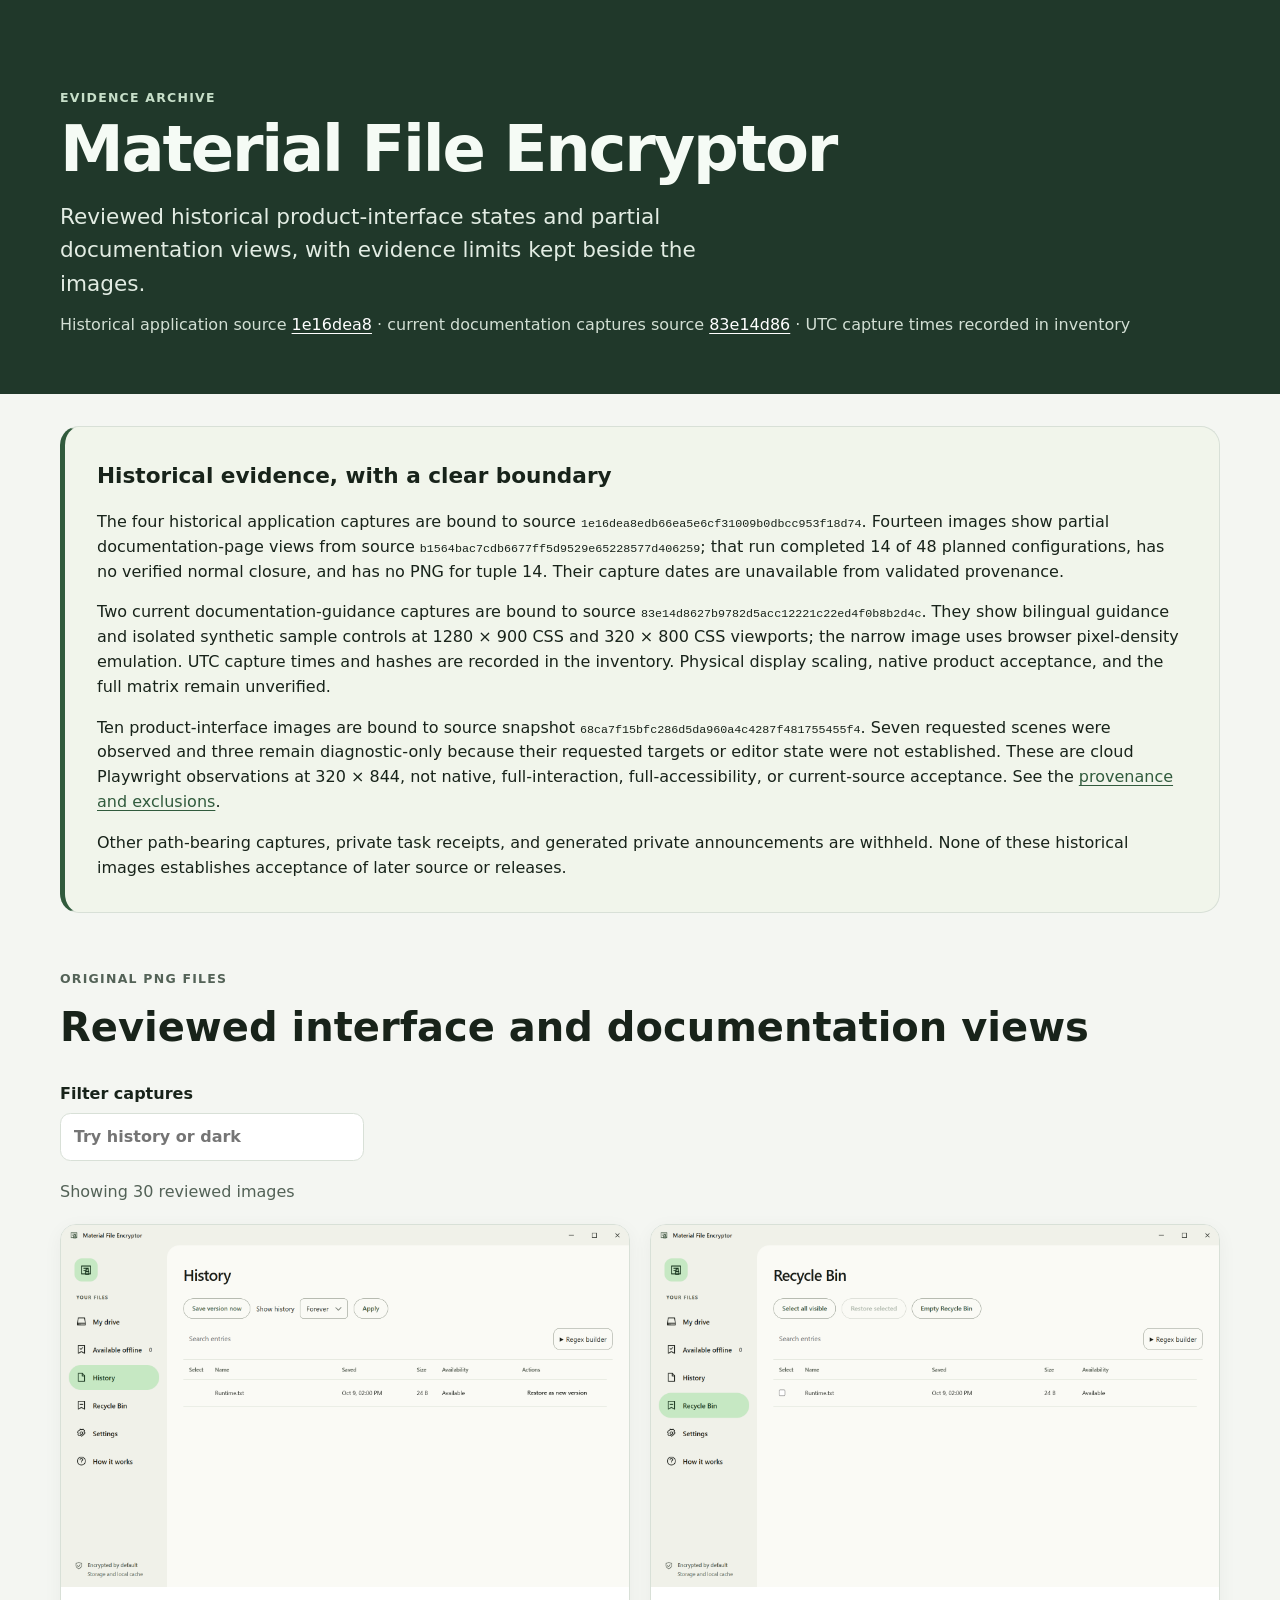
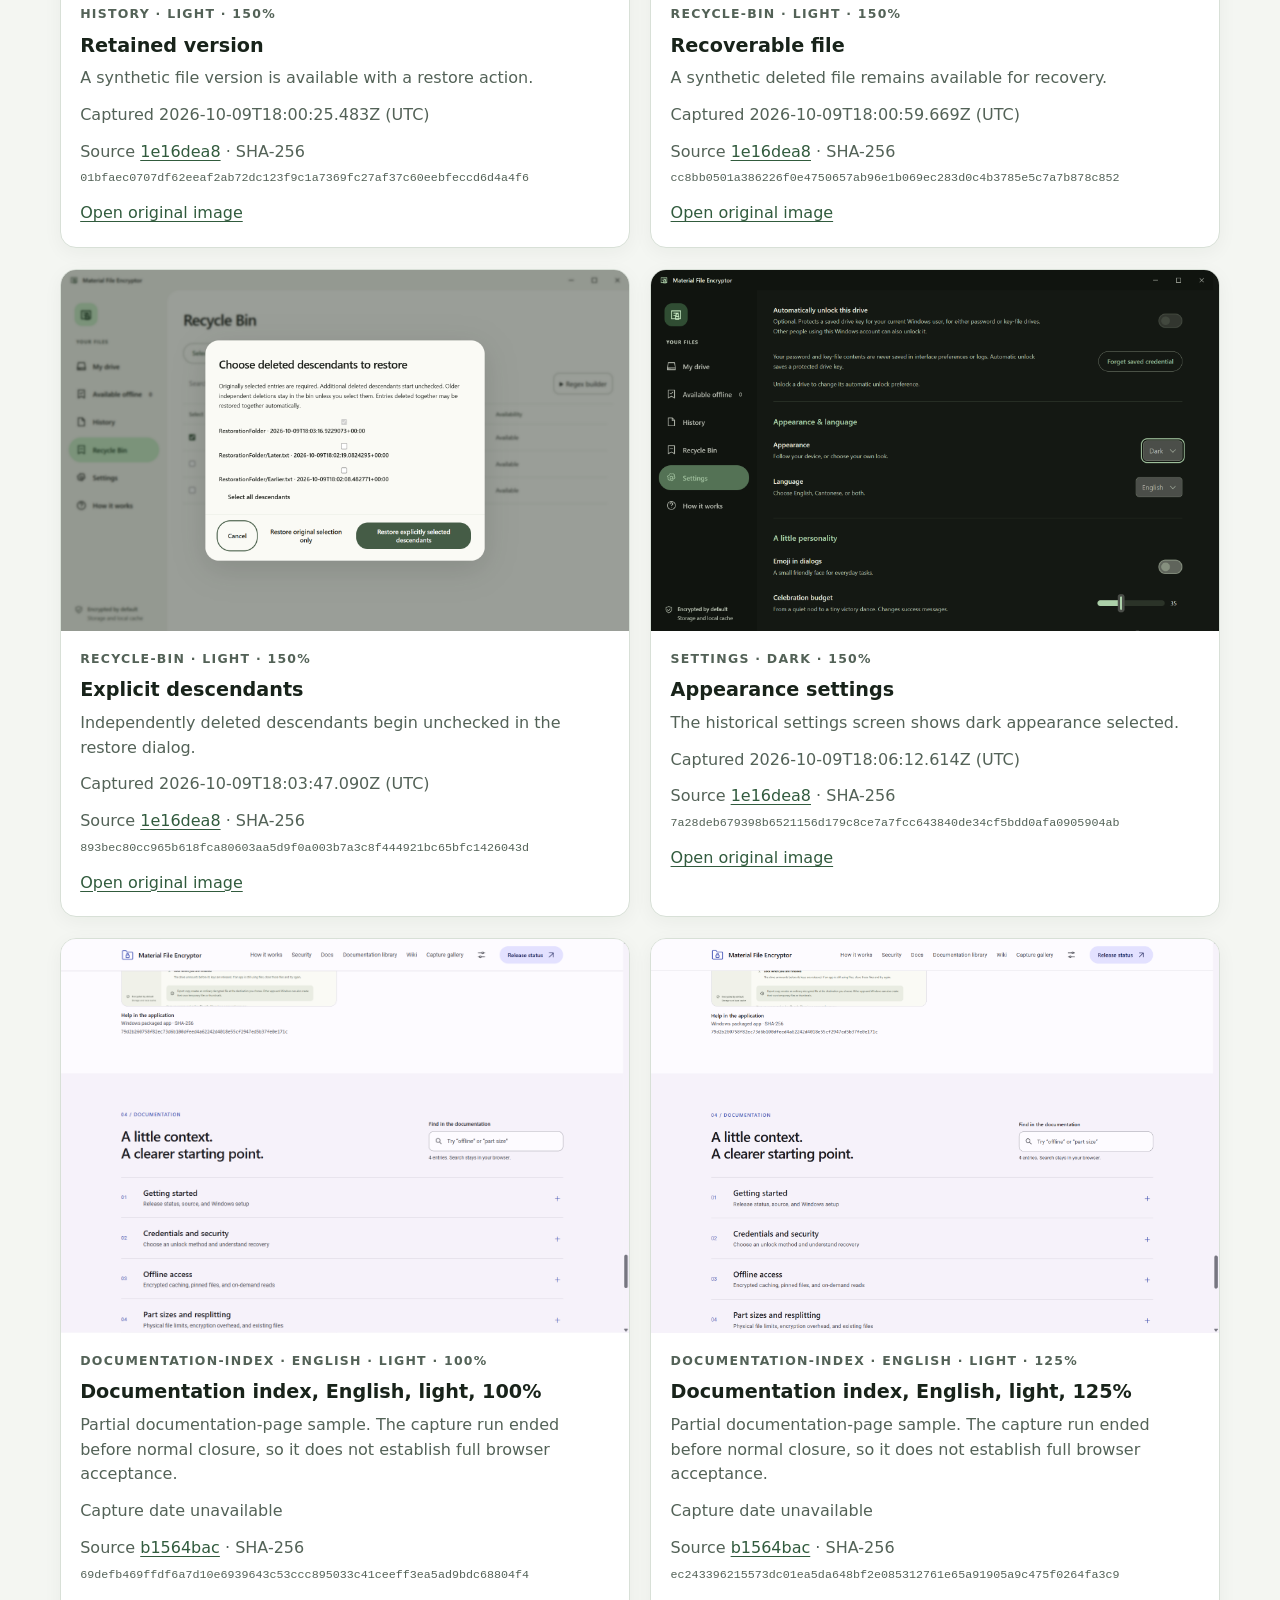
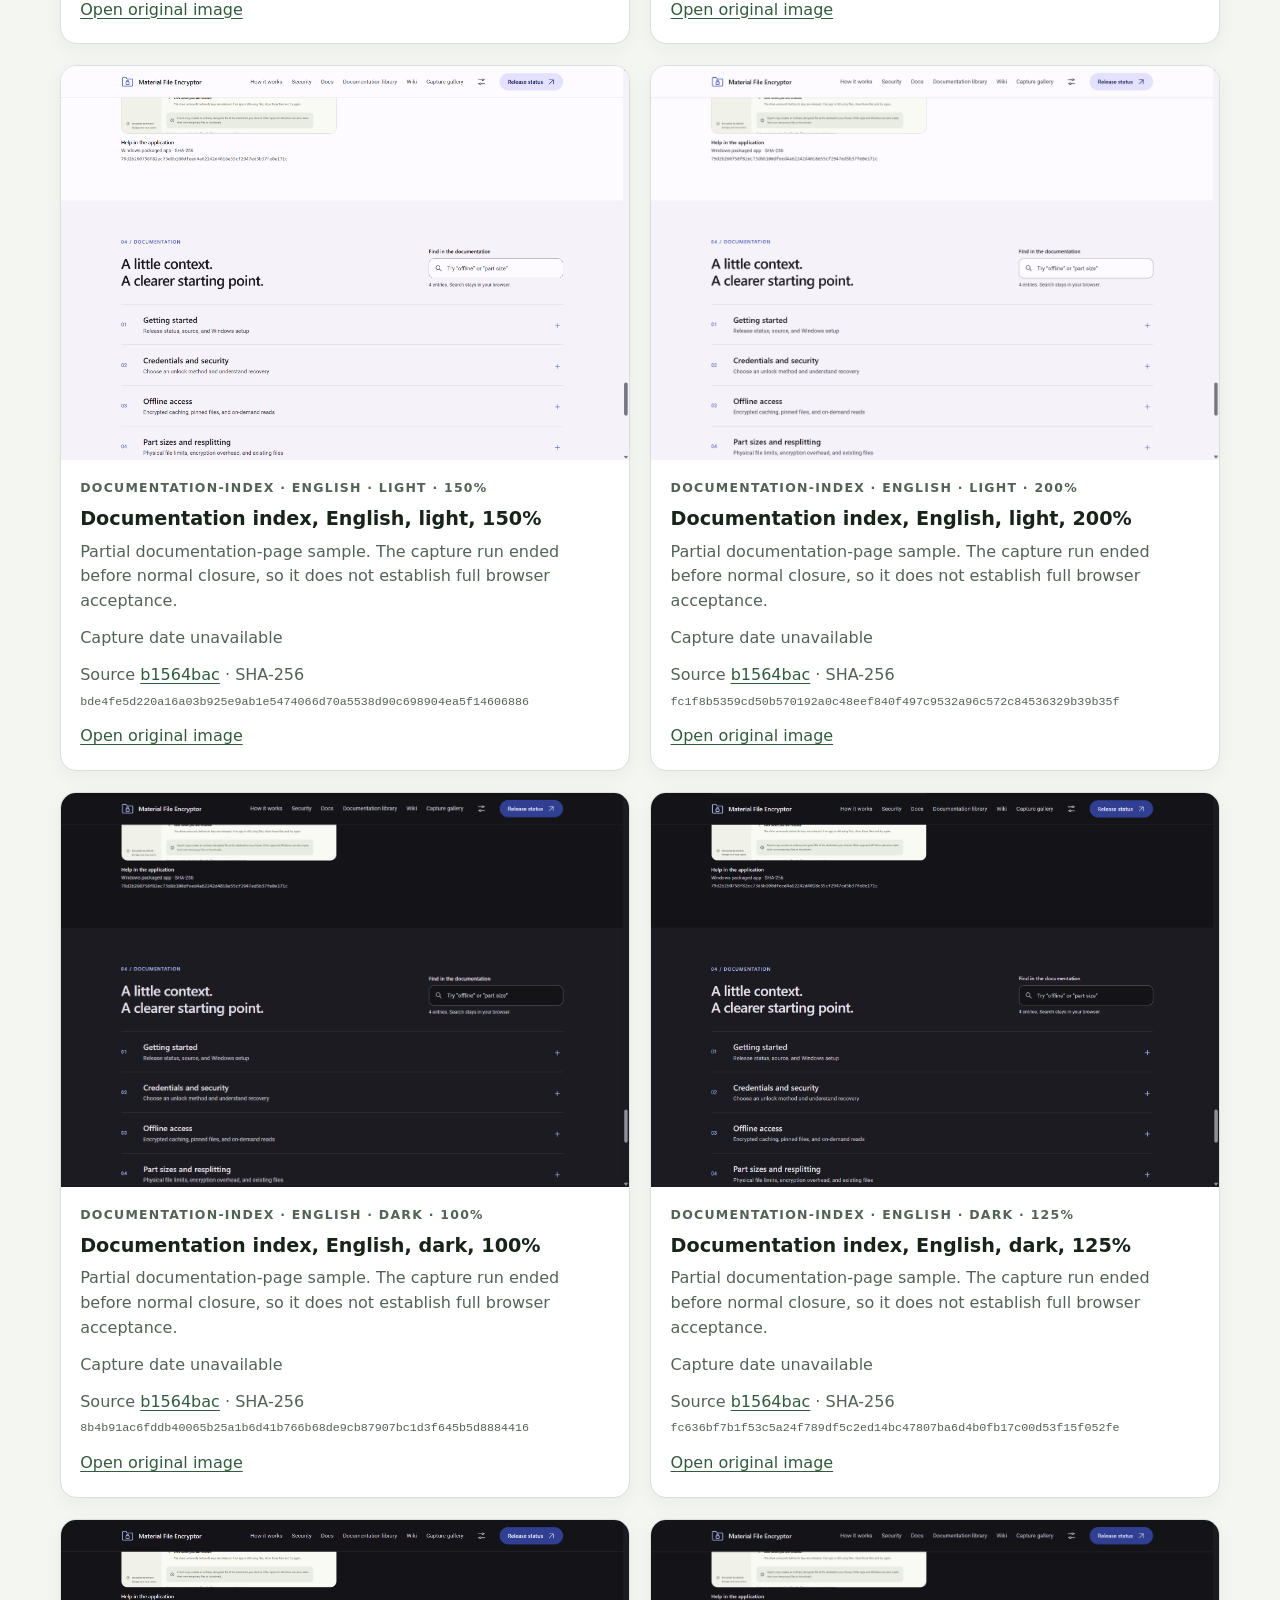
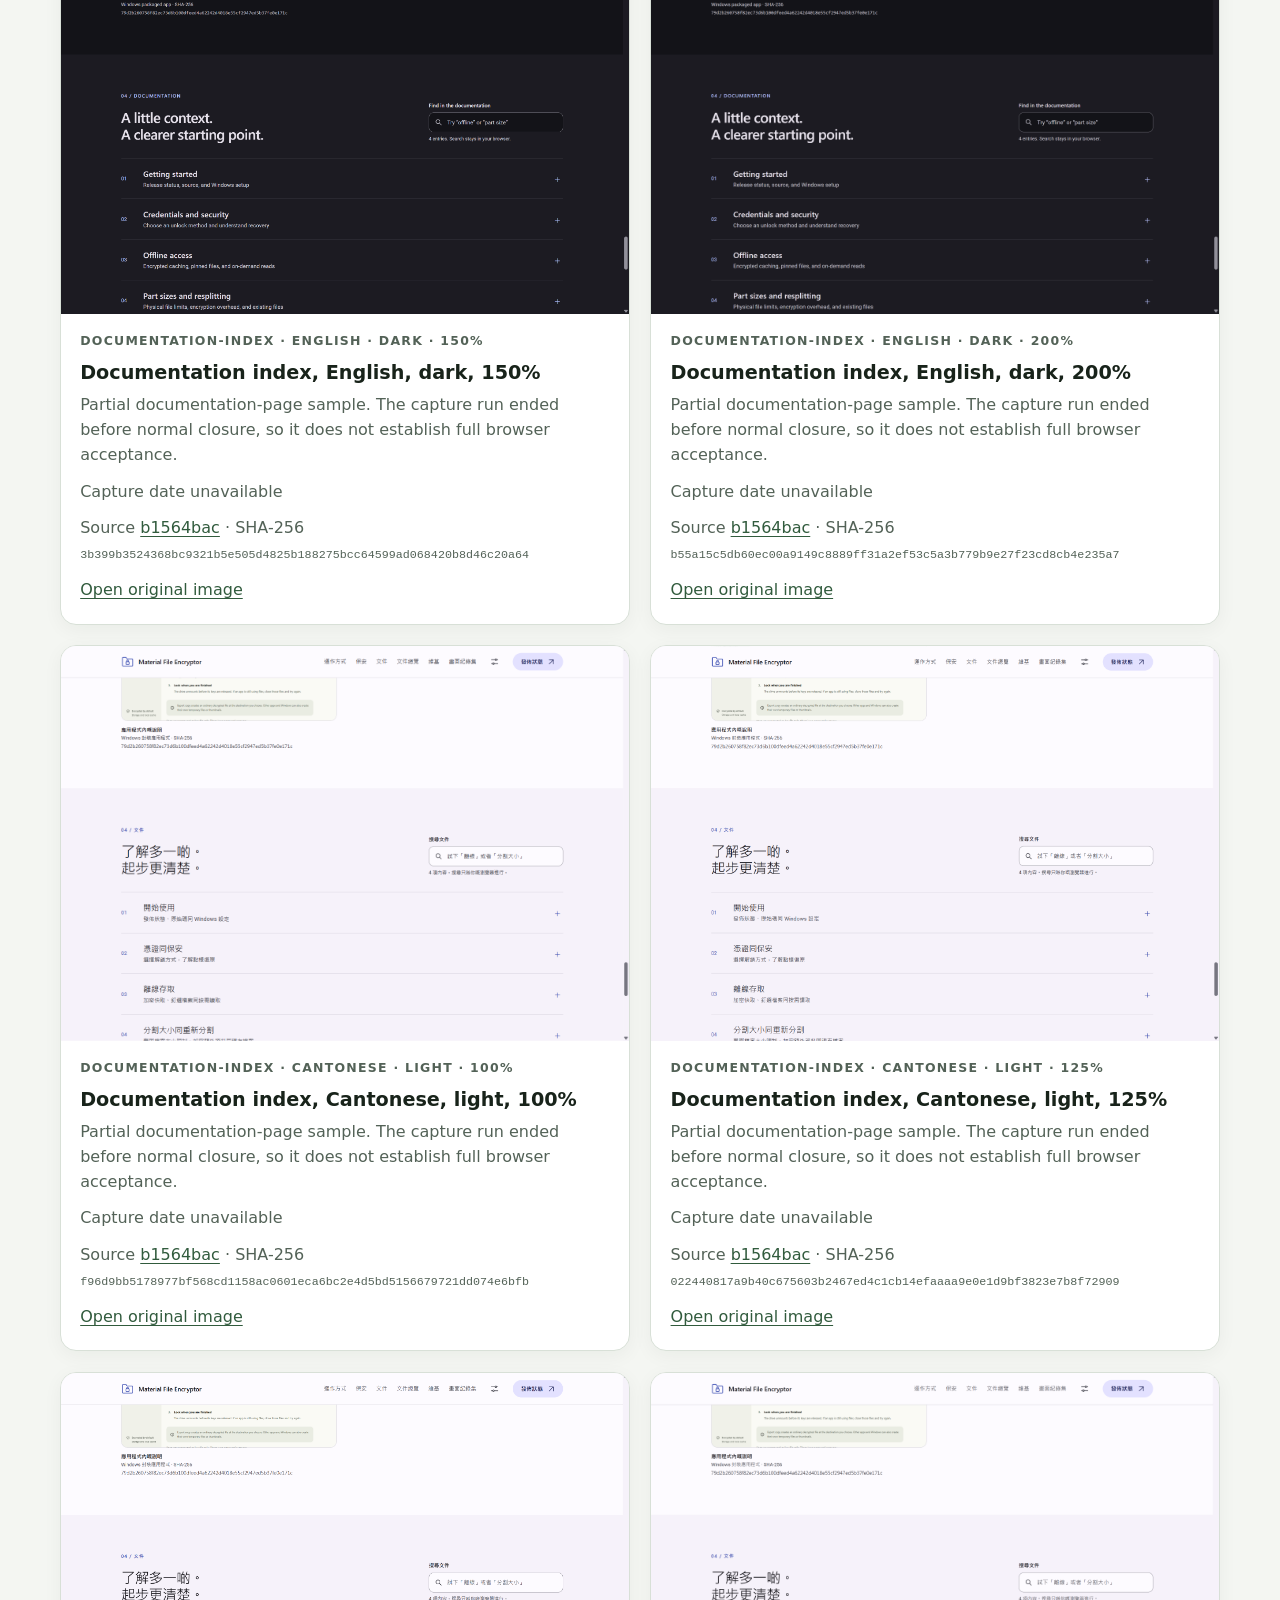
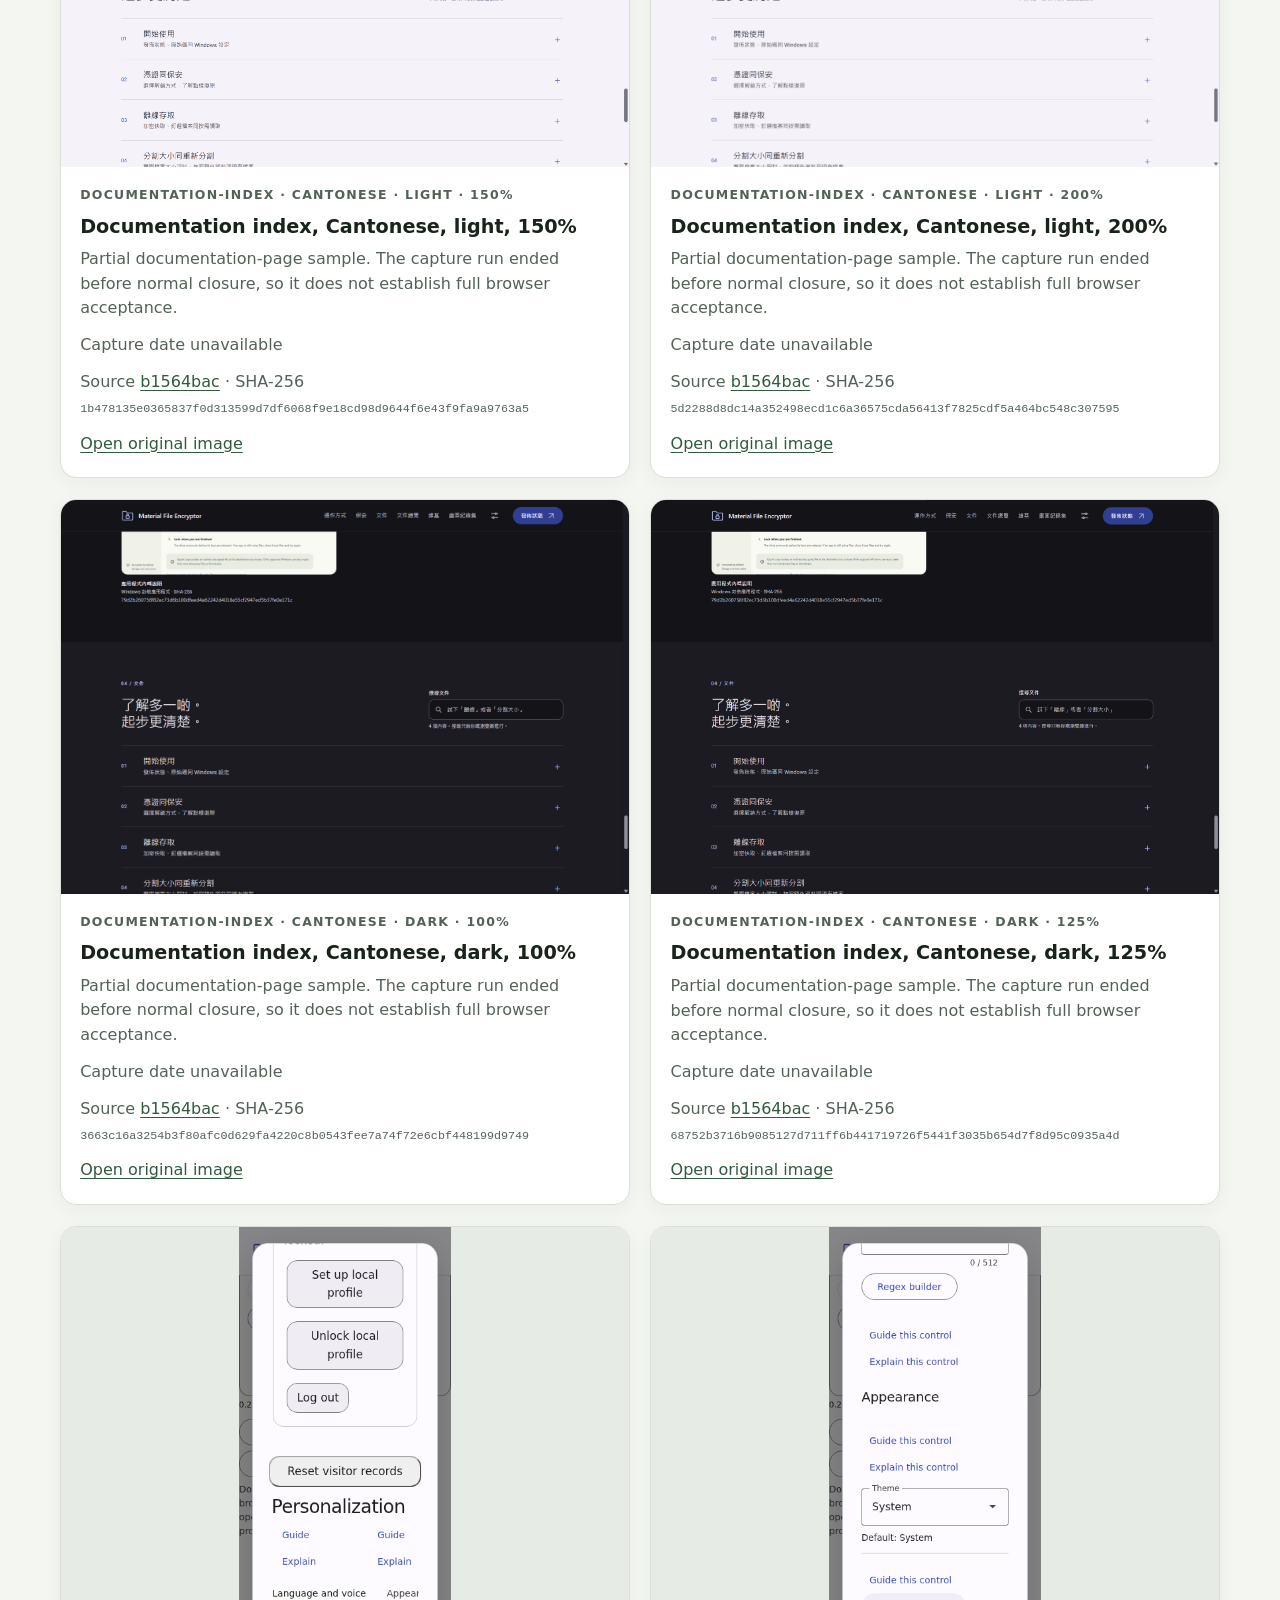
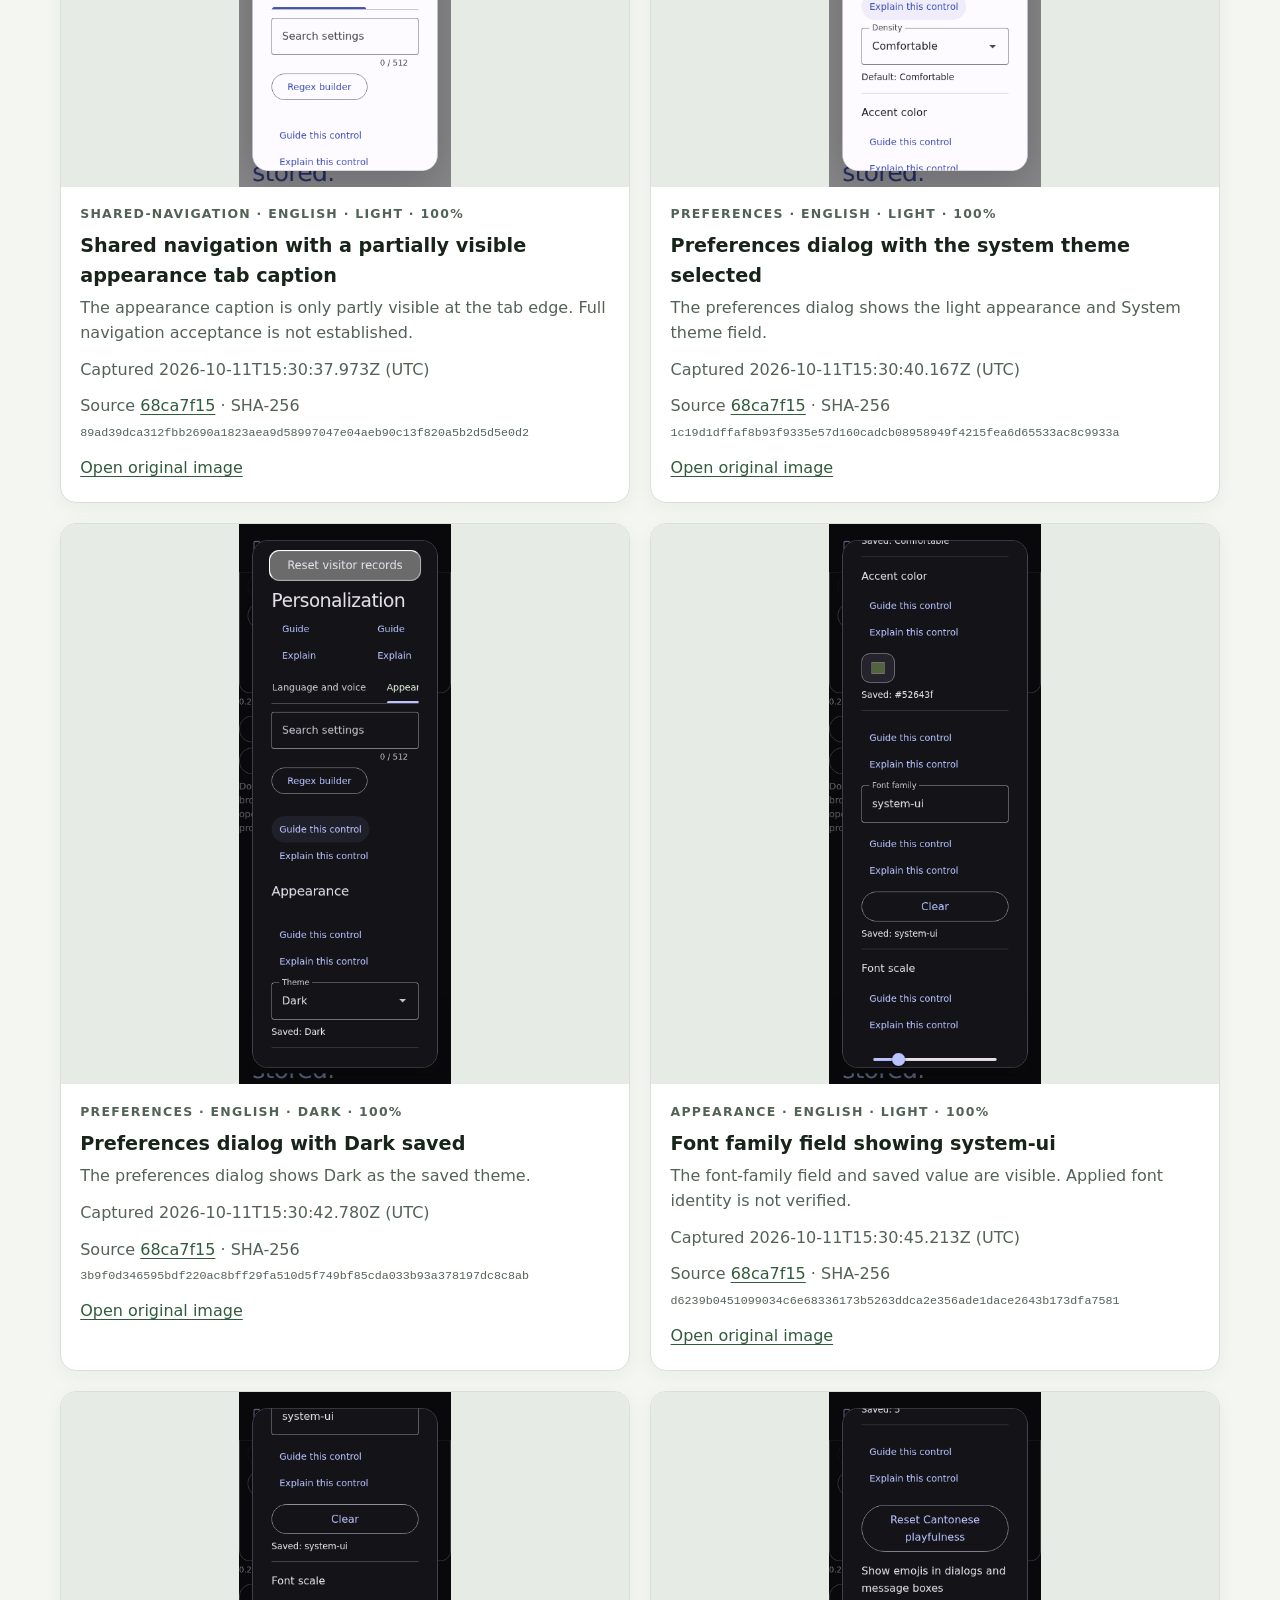
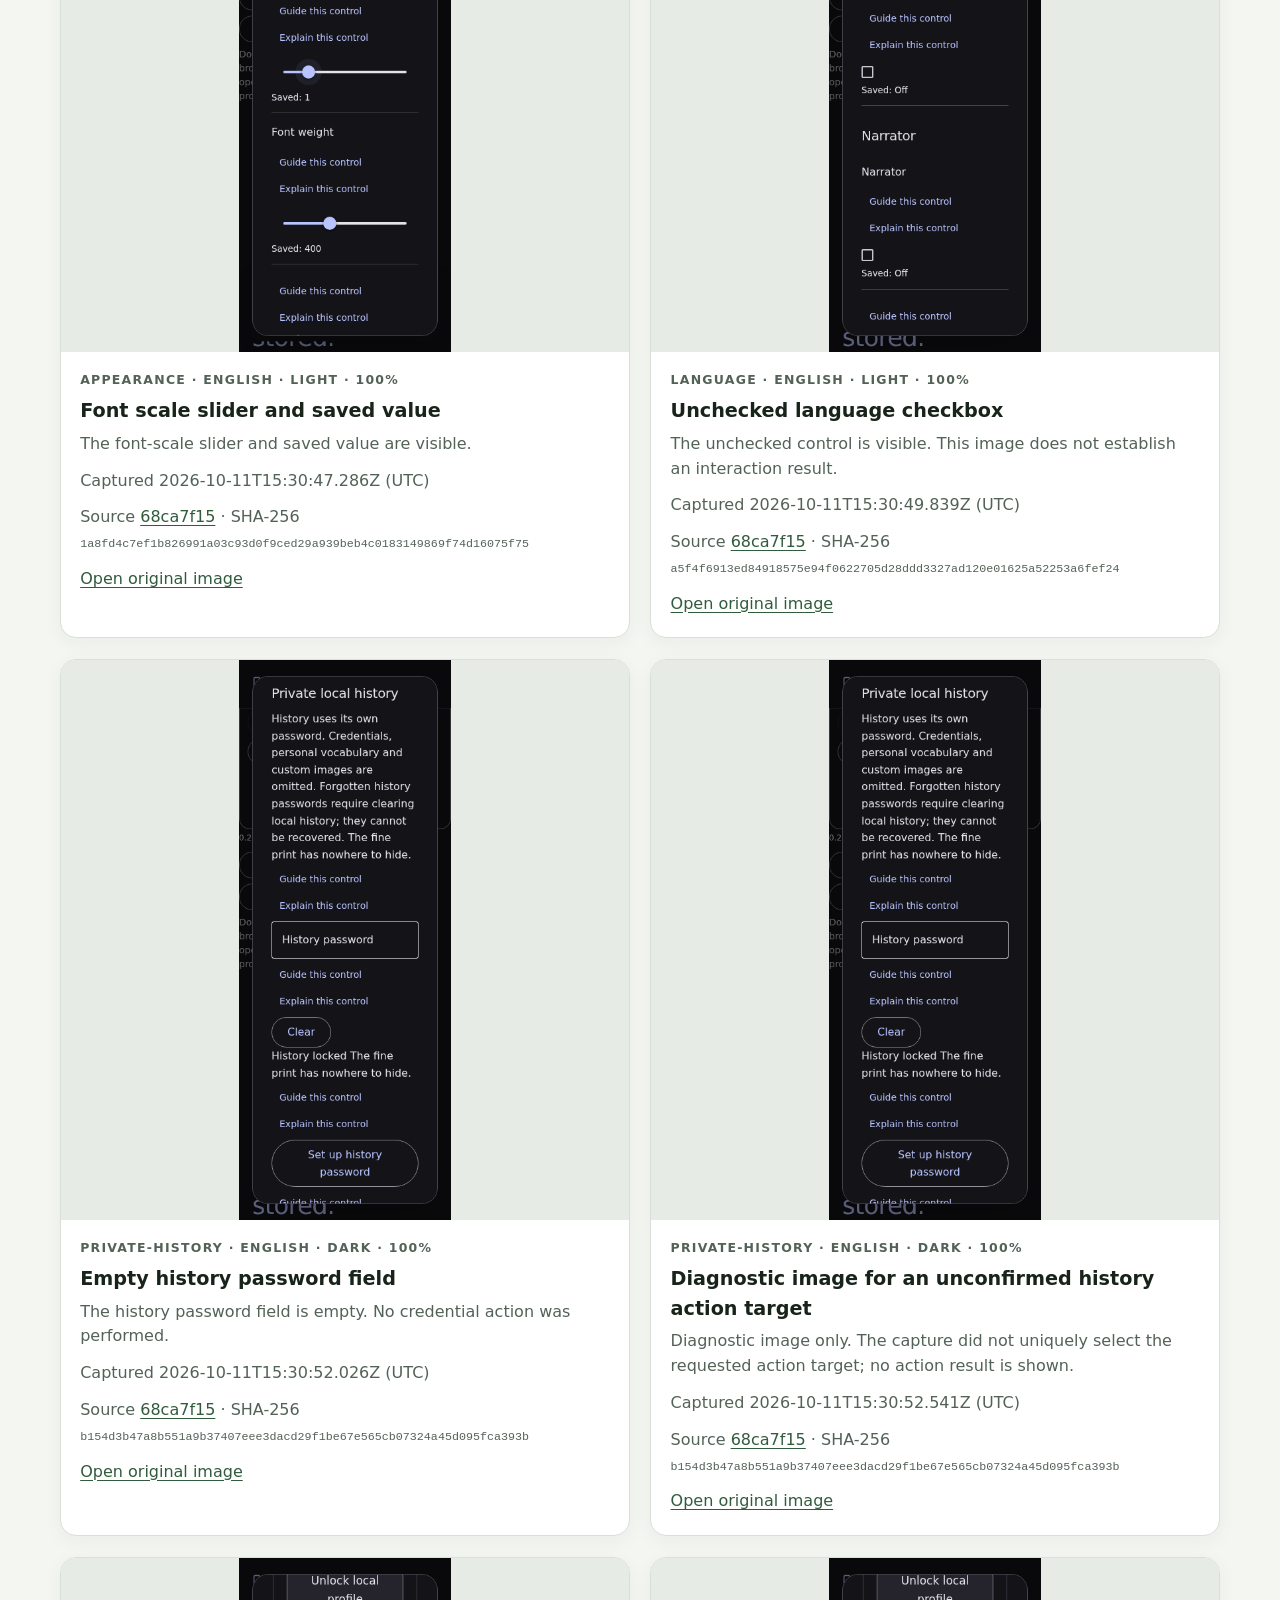
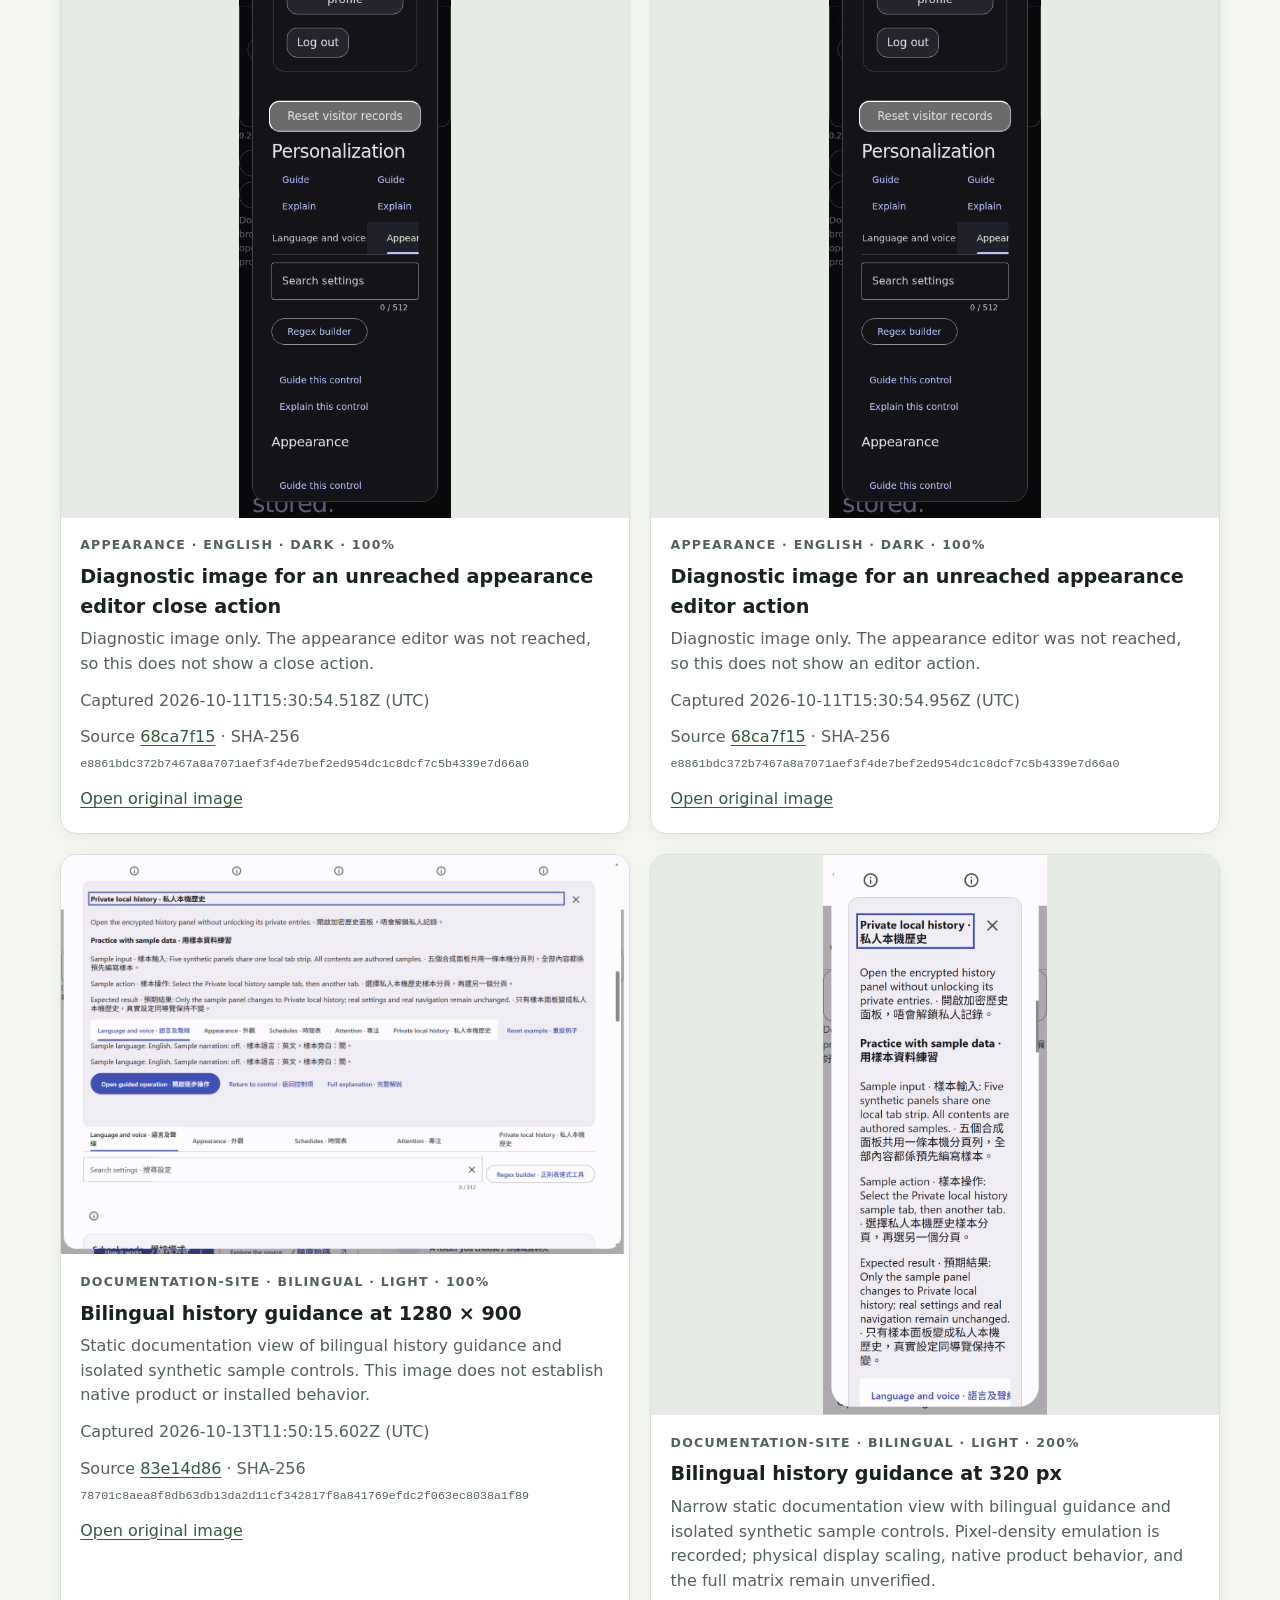
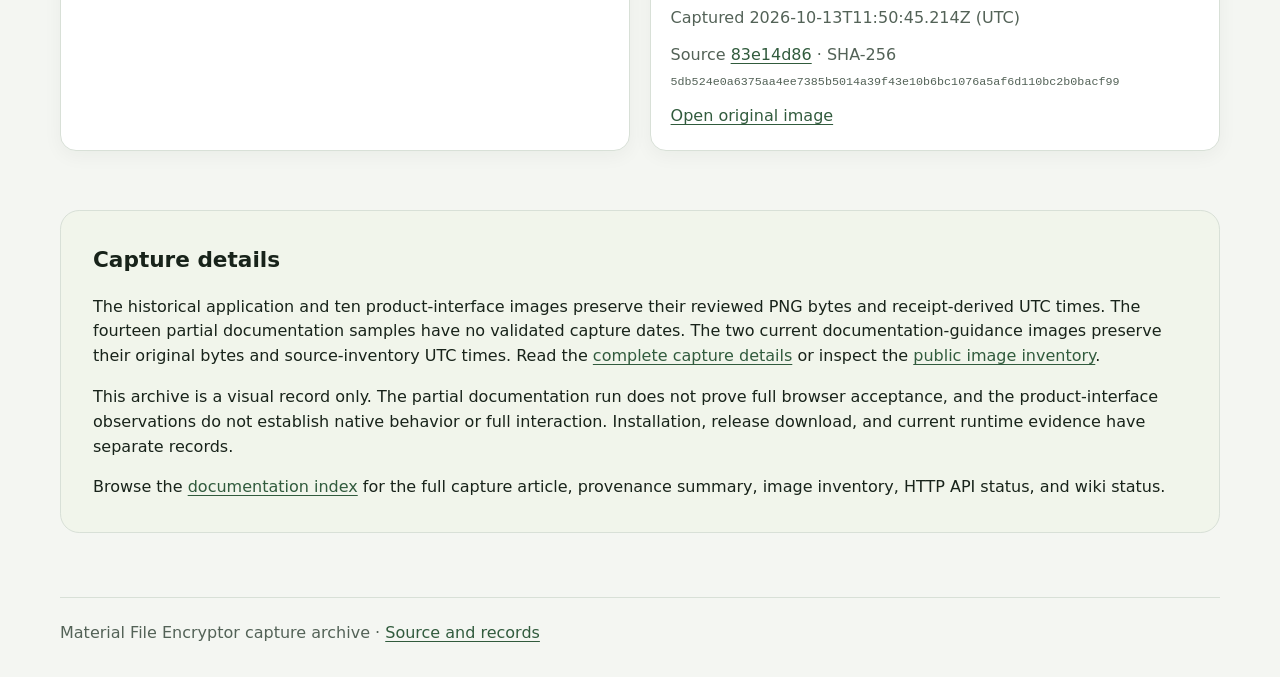
==== commit ffd23e15: "Publish reviewed documentation captures with preserved provenance Add two byte-preserved documentati" ====
--- a/docs/index.html
+++ b/docs/index.html
@@ -16,13 +16,14 @@
       <p class="eyebrow">Evidence archive</p>
       <h1>Material File Encryptor</h1>
       <p class="lede">Reviewed historical product-interface states and partial documentation views, with evidence limits kept beside the images.</p>
-      <p class="source-line">Historical application source <a href="https://github.com/Ding-Ding-Projects/material-file-encryptor/commit/1e16dea8edb66ea5e6cf31009b0dbcc953f18d74">1e16dea8</a> · captured October 9, 2026 (UTC)</p>
+      <p class="source-line">Historical application source <a href="https://github.com/Ding-Ding-Projects/material-file-encryptor/commit/1e16dea8edb66ea5e6cf31009b0dbcc953f18d74">1e16dea8</a> · current documentation captures source <a href="https://github.com/Ding-Ding-Projects/material-file-encryptor/commit/83e14d8627b9782d5acc12221c22ed4f0b8b2d4c">83e14d86</a> · UTC capture times recorded in inventory</p>
     </div>
   </header>
   <main>
     <section class="notice" aria-labelledby="scope-title">
       <h2 id="scope-title">Historical evidence, with a clear boundary</h2>
       <p>The four historical application captures are bound to source <code>1e16dea8edb66ea5e6cf31009b0dbcc953f18d74</code>. Fourteen images show partial documentation-page views from source <code>b1564bac7cdb6677ff5d9529e65228577d406259</code>; that run completed 14 of 48 planned configurations, has no verified normal closure, and has no PNG for tuple 14. Their capture dates are unavailable from validated provenance.</p>
+      <p>Two current documentation-guidance captures are bound to source <code>83e14d8627b9782d5acc12221c22ed4f0b8b2d4c</code>. They show bilingual guidance and isolated synthetic sample controls at 1280 × 900 CSS and 320 × 800 CSS viewports; the narrow image uses browser pixel-density emulation. UTC capture times and hashes are recorded in the inventory. Physical display scaling, native product acceptance, and the full matrix remain unverified.</p>
       <p>Ten product-interface images are bound to source snapshot <code>68ca7f15bfc286d5da960a4c4287f481755455f4</code>. Seven requested scenes were observed and three remain diagnostic-only because their requested targets or editor state were not established. These are cloud Playwright observations at 320 × 844, not native, full-interaction, full-accessibility, or current-source acceptance. See the <a href="provenance.html">provenance and exclusions</a>.</p>
       <p>Other path-bearing captures, private task receipts, and generated private announcements are withheld. None of these historical images establishes acceptance of later source or releases.</p>
     </section>
@@ -37,7 +38,7 @@
           <input id="capture-search" type="search" autocomplete="off" placeholder="Try history or dark">
         </label>
       </div>
-      <p id="result-count" class="result-count" aria-live="polite">Showing 28 reviewed images</p>
+      <p id="result-count" class="result-count" aria-live="polite">Showing 30 reviewed images</p>
       <div class="capture-grid" id="capture-grid">
         <article class="capture-card" data-search="history retained-version light 150% retained version a synthetic file version is available with a restore action.">
           <a class="image-link" href="captures/history-preview.png"><img src="captures/history-preview.png" alt="History view showing a retained synthetic file version and its restore action." width="1770" height="1128" loading="lazy"></a>
@@ -151,12 +152,20 @@
           <a class="image-link" href="captures/mfe-appearance-editor-action-diagnostic-68ca.png"><img src="captures/mfe-appearance-editor-action-diagnostic-68ca.png" alt="Diagnostic image for an unreached appearance editor action." width="320" height="844" loading="lazy"></a>
           <div class="card-copy"><p class="card-kicker">appearance · English · dark · 100%</p><h3>Diagnostic image for an unreached appearance editor action</h3><p>Diagnostic image only. The appearance editor was not reached, so this does not show an editor action.</p><p>Captured 2026-10-11T15:30:54.956Z (UTC)</p><p>Source <a href="https://github.com/Ding-Ding-Projects/material-file-encryptor/commit/68ca7f15bfc286d5da960a4c4287f481755455f4">68ca7f15</a> · SHA-256 <code>e8861bdc372b7467a8a7071aef3f4de7bef2ed954dc1c8dcf7c5b4339e7d66a0</code></p><a href="captures/mfe-appearance-editor-action-diagnostic-68ca.png">Open original image</a></div>
         </article>
+        <article class="capture-card" data-search="documentation-site bilingual-isolated-sample light bilingual 100% bilingual history guidance at 1280 × 900 static documentation view of bilingual history guidance and isolated synthetic sample controls. this image does not establish native product or installed behavior.">
+          <a class="image-link" href="captures/site-guidance-normal-83e14d86.png"><img src="captures/site-guidance-normal-83e14d86.png" alt="Bilingual history guidance panel with synthetic sample controls in the documentation view." width="1280" height="900" loading="lazy"></a>
+          <div class="card-copy"><p class="card-kicker">documentation-site · Bilingual · light · 100%</p><h3>Bilingual history guidance at 1280 × 900</h3><p>Static documentation view of bilingual history guidance and isolated synthetic sample controls. This image does not establish native product or installed behavior.</p><p>Captured 2026-10-13T11:50:15.602Z (UTC)</p><p>Source <a href="https://github.com/Ding-Ding-Projects/material-file-encryptor/commit/83e14d8627b9782d5acc12221c22ed4f0b8b2d4c">83e14d86</a> · SHA-256 <code>78701c8aea8f8db63db13da2d11cf342817f8a841769efdc2f063ec8038a1f89</code></p><a href="captures/site-guidance-normal-83e14d86.png">Open original image</a></div>
+        </article>
+        <article class="capture-card" data-search="documentation-site bilingual-isolated-sample light bilingual 200% bilingual history guidance at 320 px narrow static documentation view with bilingual guidance and isolated synthetic sample controls. pixel-density emulation is recorded; physical display scaling, native product behavior, and the full matrix remain unverified.">
+          <a class="image-link" href="captures/site-guidance-narrow-83e14d86.png"><img src="captures/site-guidance-narrow-83e14d86.png" alt="Bilingual history guidance panel with synthetic sample controls in a 320 CSS px viewport, rendered at density 2." width="640" height="1600" loading="lazy"></a>
+          <div class="card-copy"><p class="card-kicker">documentation-site · Bilingual · light · 200%</p><h3>Bilingual history guidance at 320 px</h3><p>Narrow static documentation view with bilingual guidance and isolated synthetic sample controls. Pixel-density emulation is recorded; physical display scaling, native product behavior, and the full matrix remain unverified.</p><p>Captured 2026-10-13T11:50:45.214Z (UTC)</p><p>Source <a href="https://github.com/Ding-Ding-Projects/material-file-encryptor/commit/83e14d8627b9782d5acc12221c22ed4f0b8b2d4c">83e14d86</a> · SHA-256 <code>5db524e0a6375aa4ee7385b5014a39f43e10b6bc1076a5af6d110bc2b0bacf99</code></p><a href="captures/site-guidance-narrow-83e14d86.png">Open original image</a></div>
+        </article>
       </div>
       <p id="empty-state" class="empty-state" hidden>No captures match that filter. Try a screen name or state.</p>
     </section>
     <section class="details" aria-labelledby="details-title">
       <h2 id="details-title">Capture details</h2>
-      <p>The historical application and ten product-interface images preserve their reviewed PNG bytes and receipt-derived UTC times. The fourteen documentation images preserve their reviewed bytes; validated capture dates are unavailable. Read the <a href="captures.html">complete capture details</a> or inspect the <a href="captures/inventory.json">public image inventory</a>.</p>
+      <p>The historical application and ten product-interface images preserve their reviewed PNG bytes and receipt-derived UTC times. The fourteen partial documentation samples have no validated capture dates. The two current documentation-guidance images preserve their original bytes and source-inventory UTC times. Read the <a href="captures.html">complete capture details</a> or inspect the <a href="captures/inventory.json">public image inventory</a>.</p>
       <p>This archive is a visual record only. The partial documentation run does not prove full browser acceptance, and the product-interface observations do not establish native behavior or full interaction. Installation, release download, and current runtime evidence have separate records.</p>
       <p>Browse the <a href="docs.html">documentation index</a> for the full capture article, provenance summary, image inventory, HTTP API status, and wiki status.</p>
     </section>
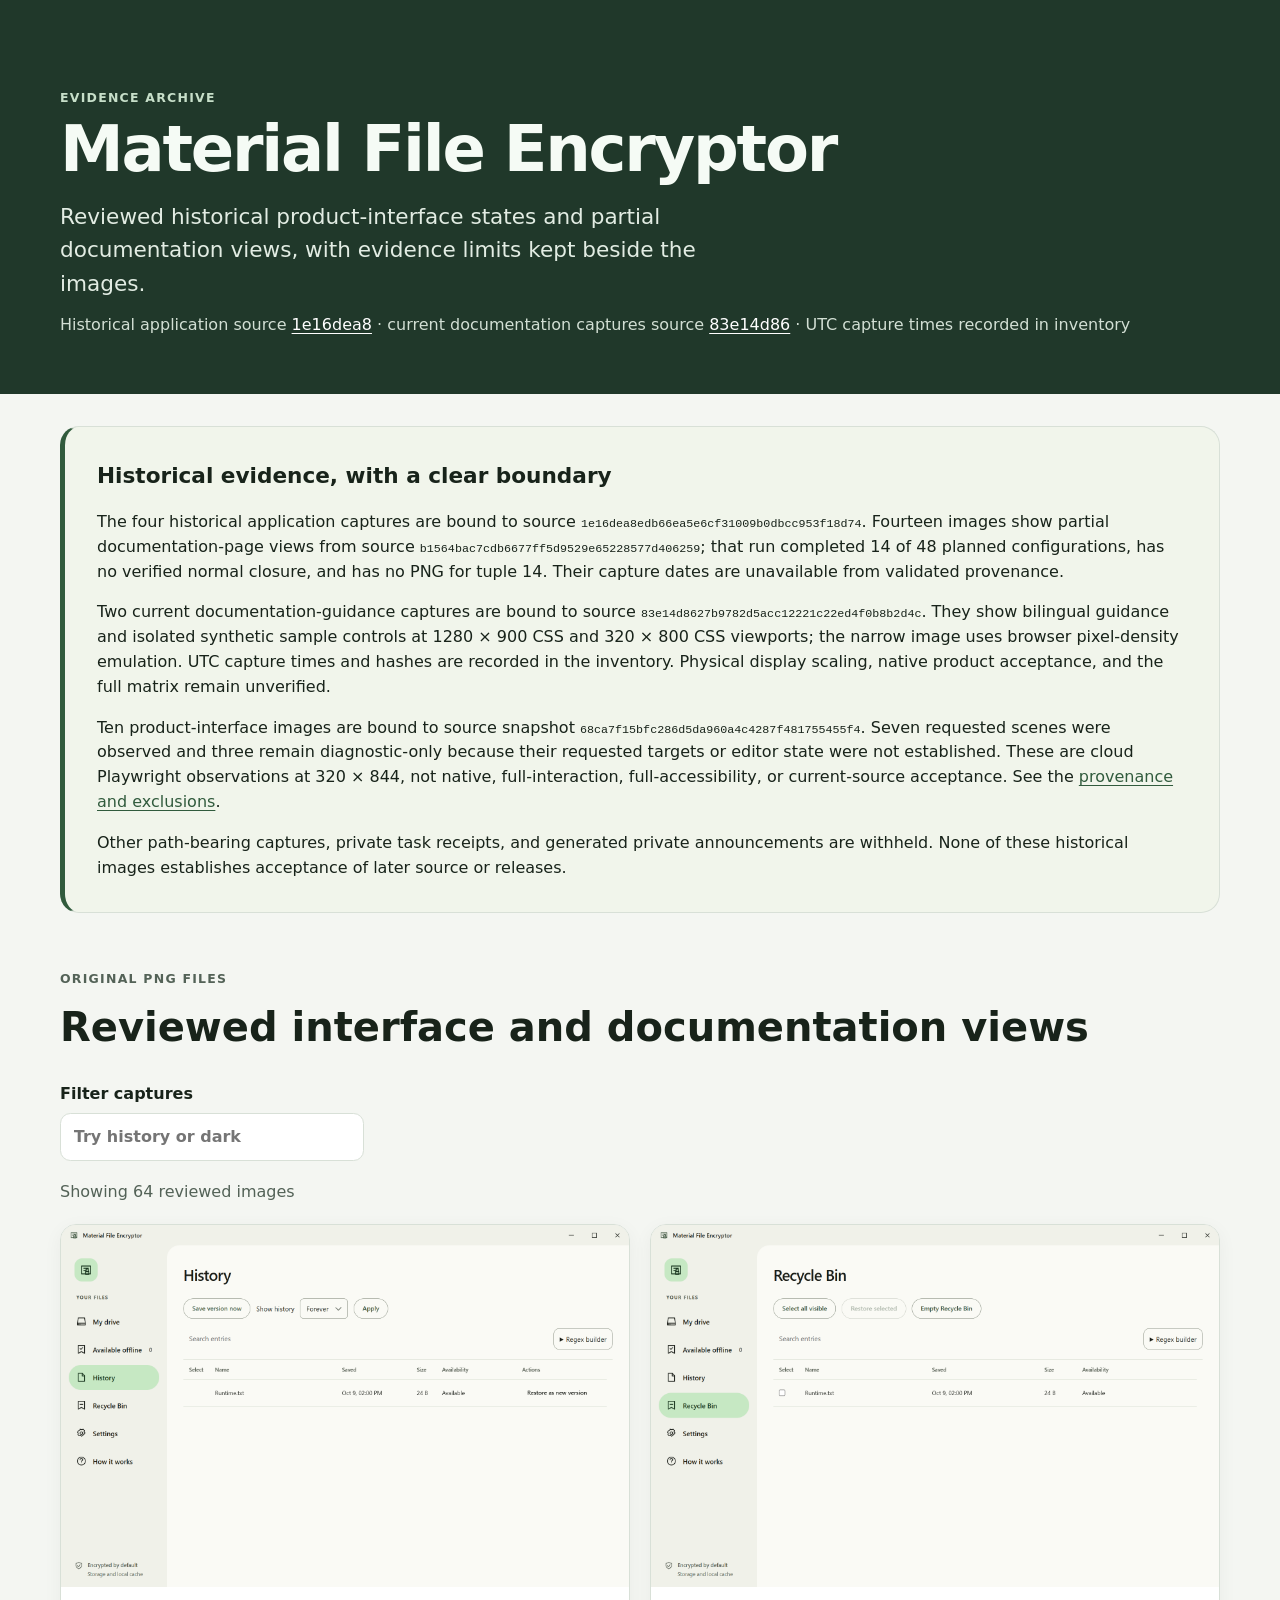
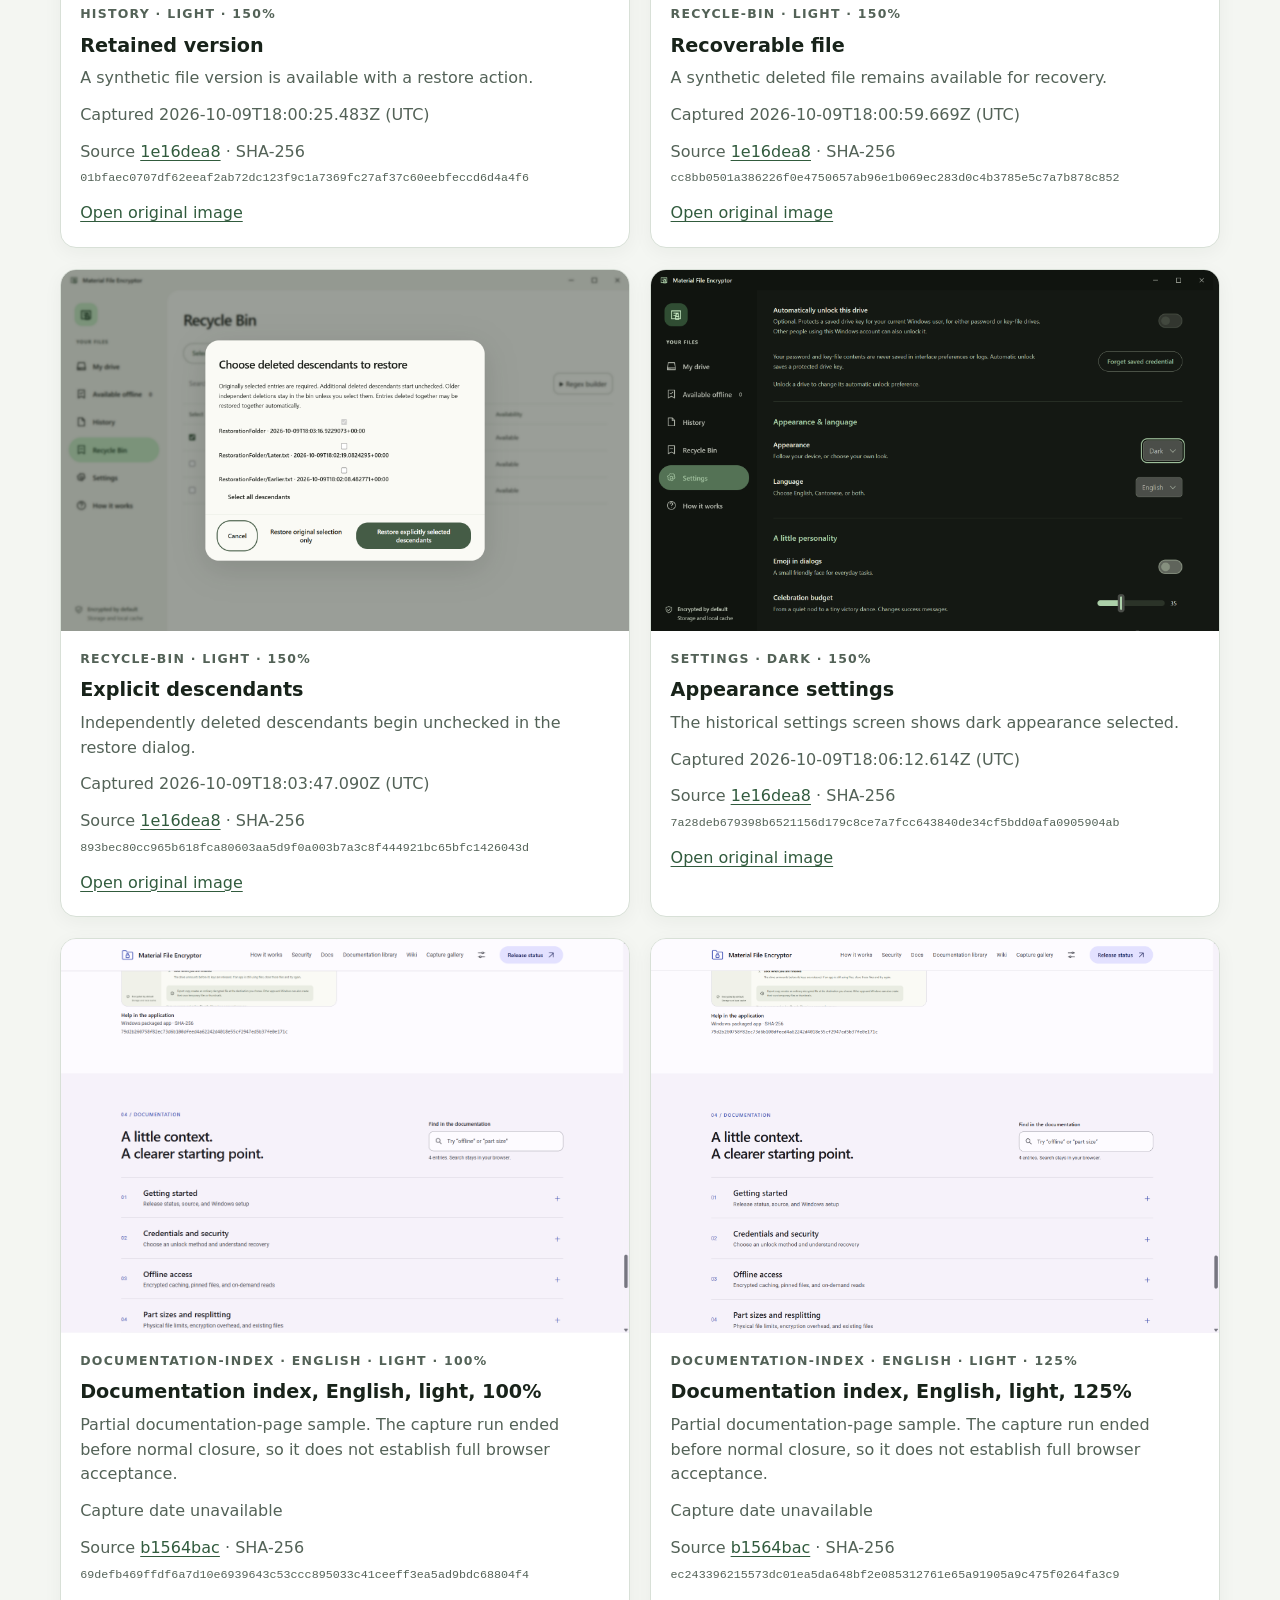
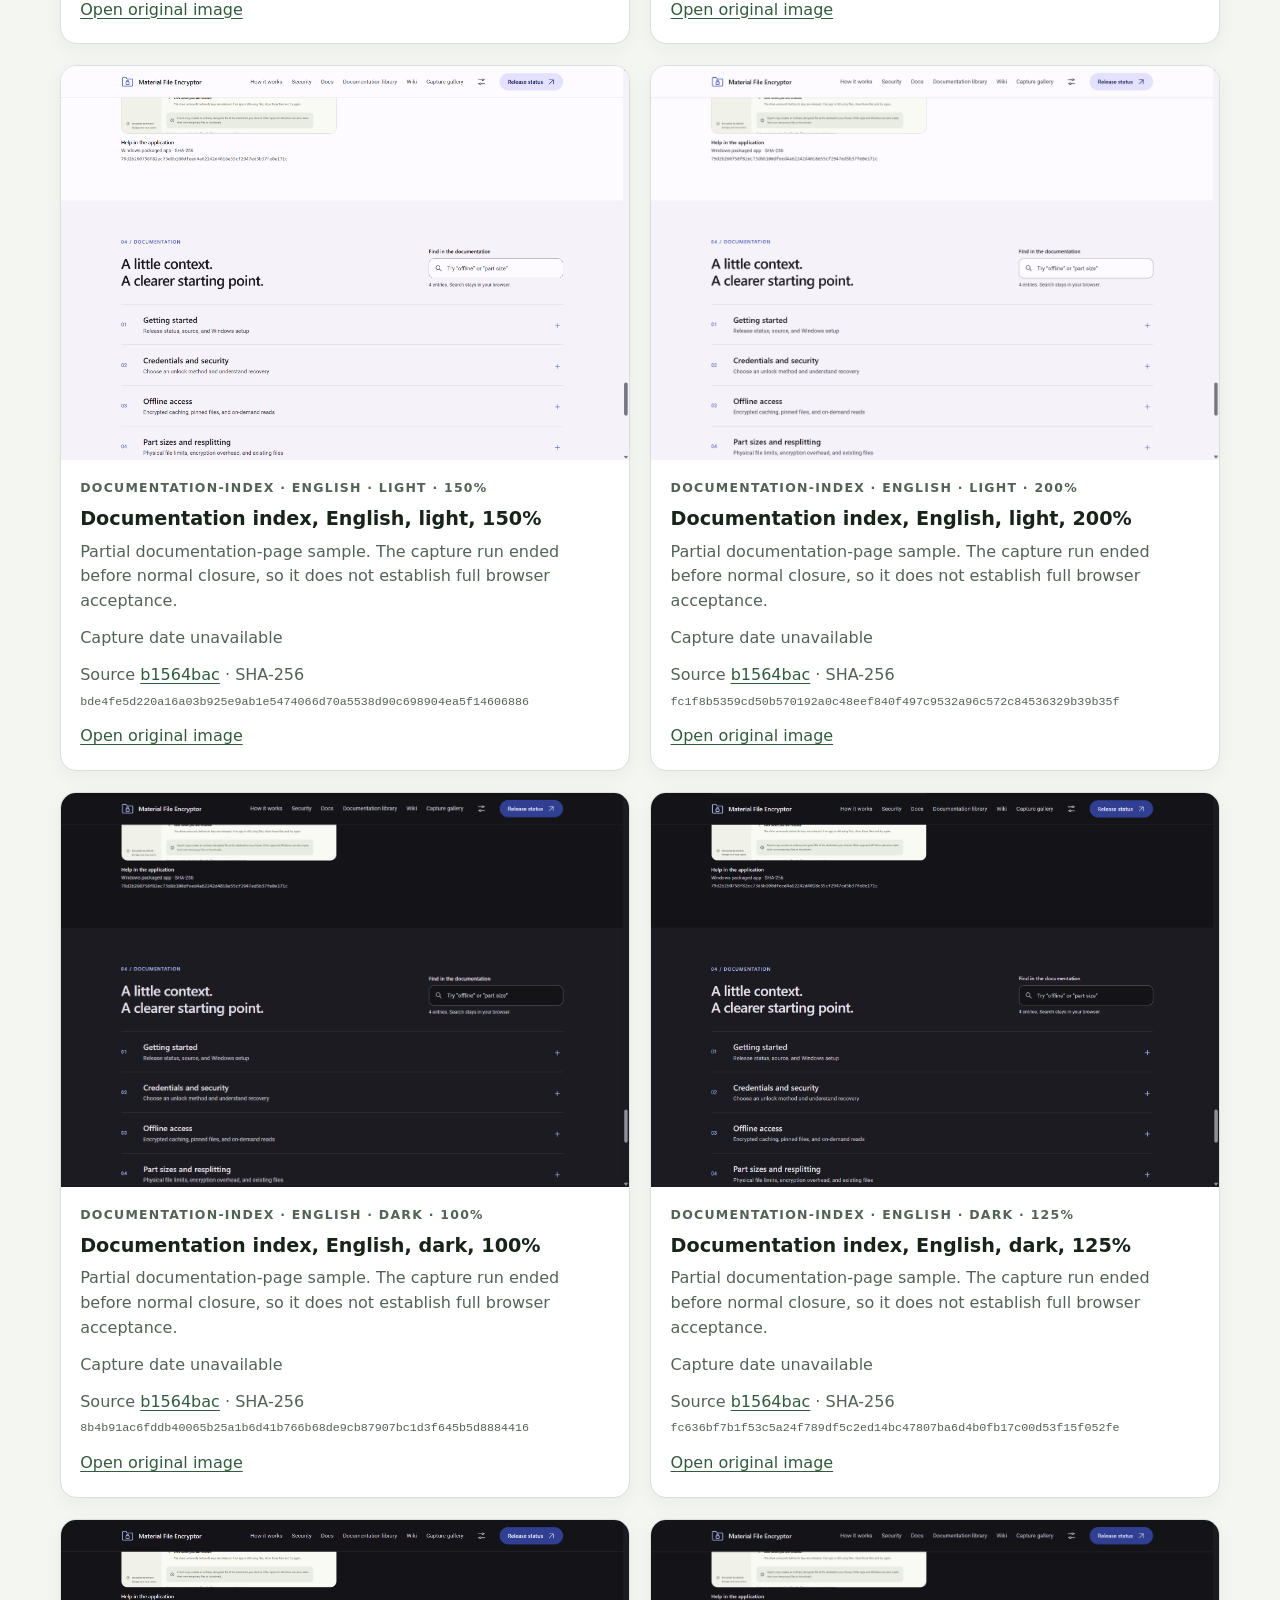
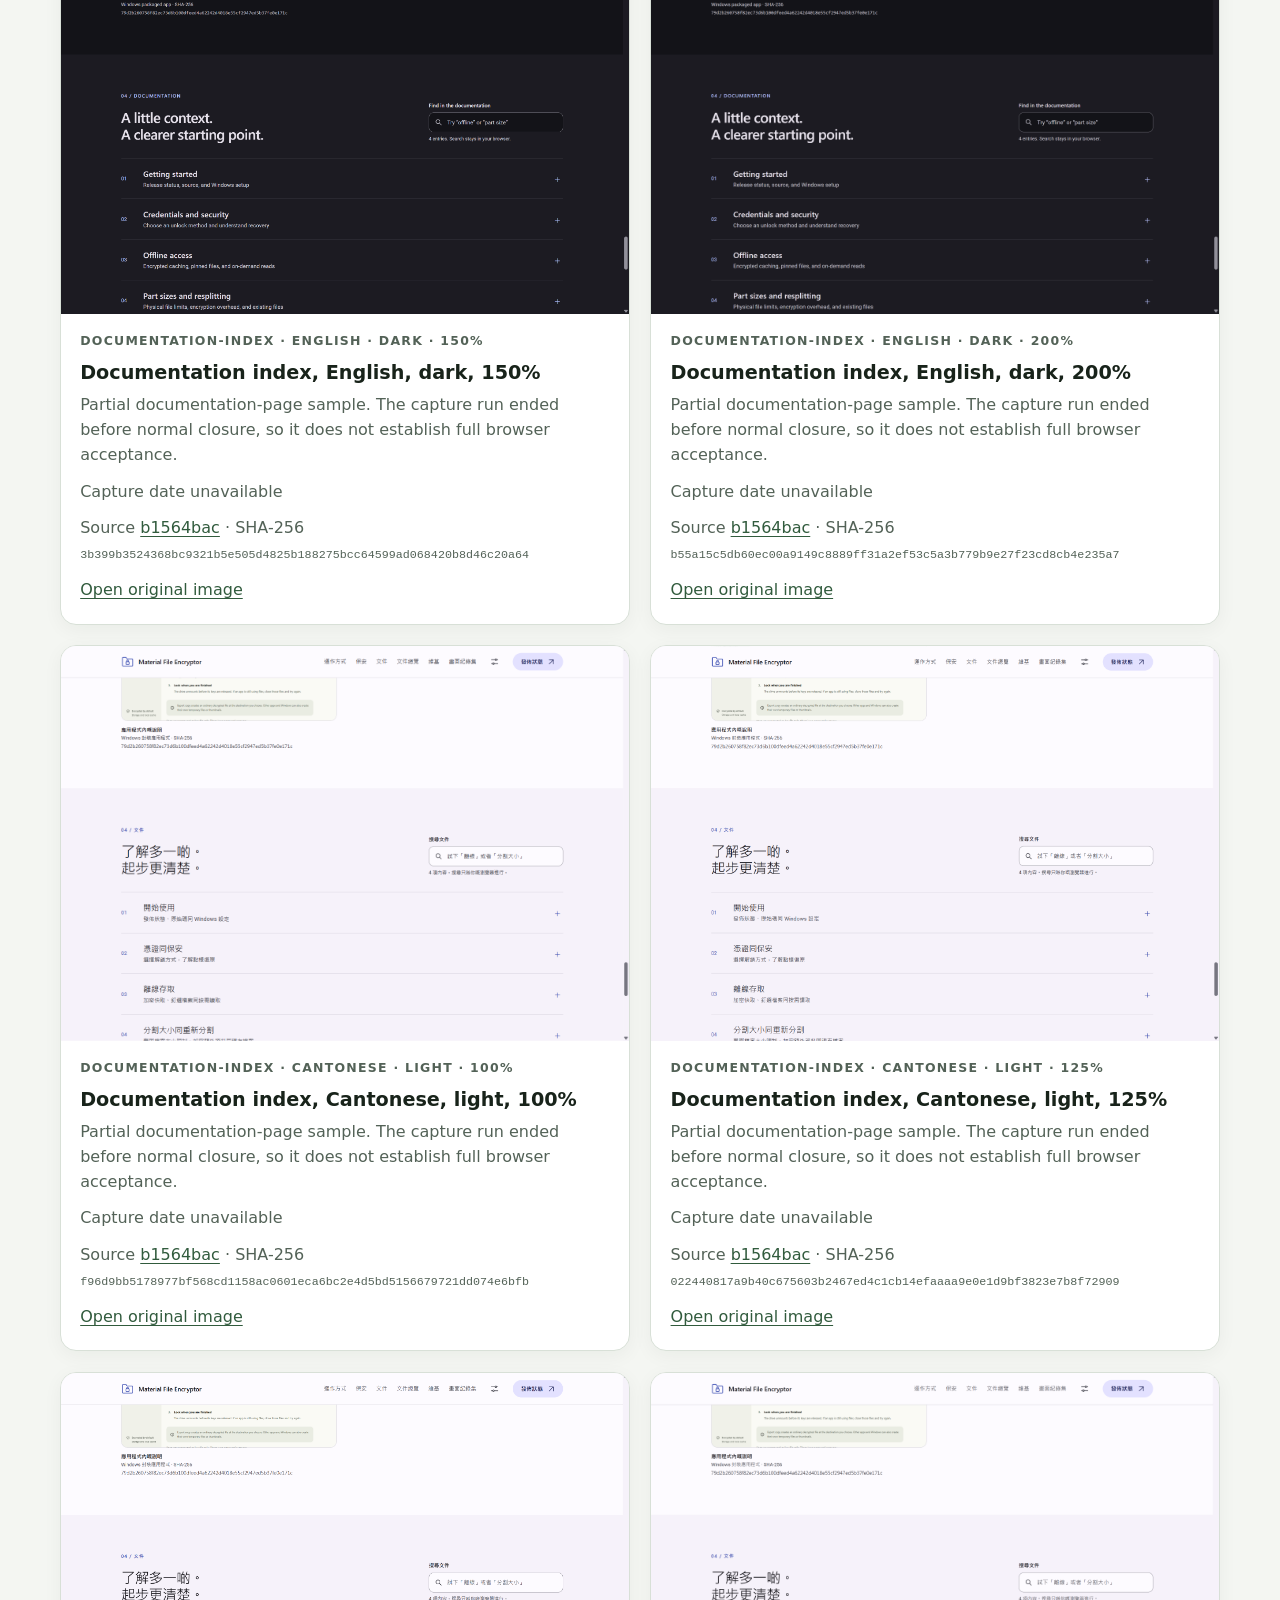
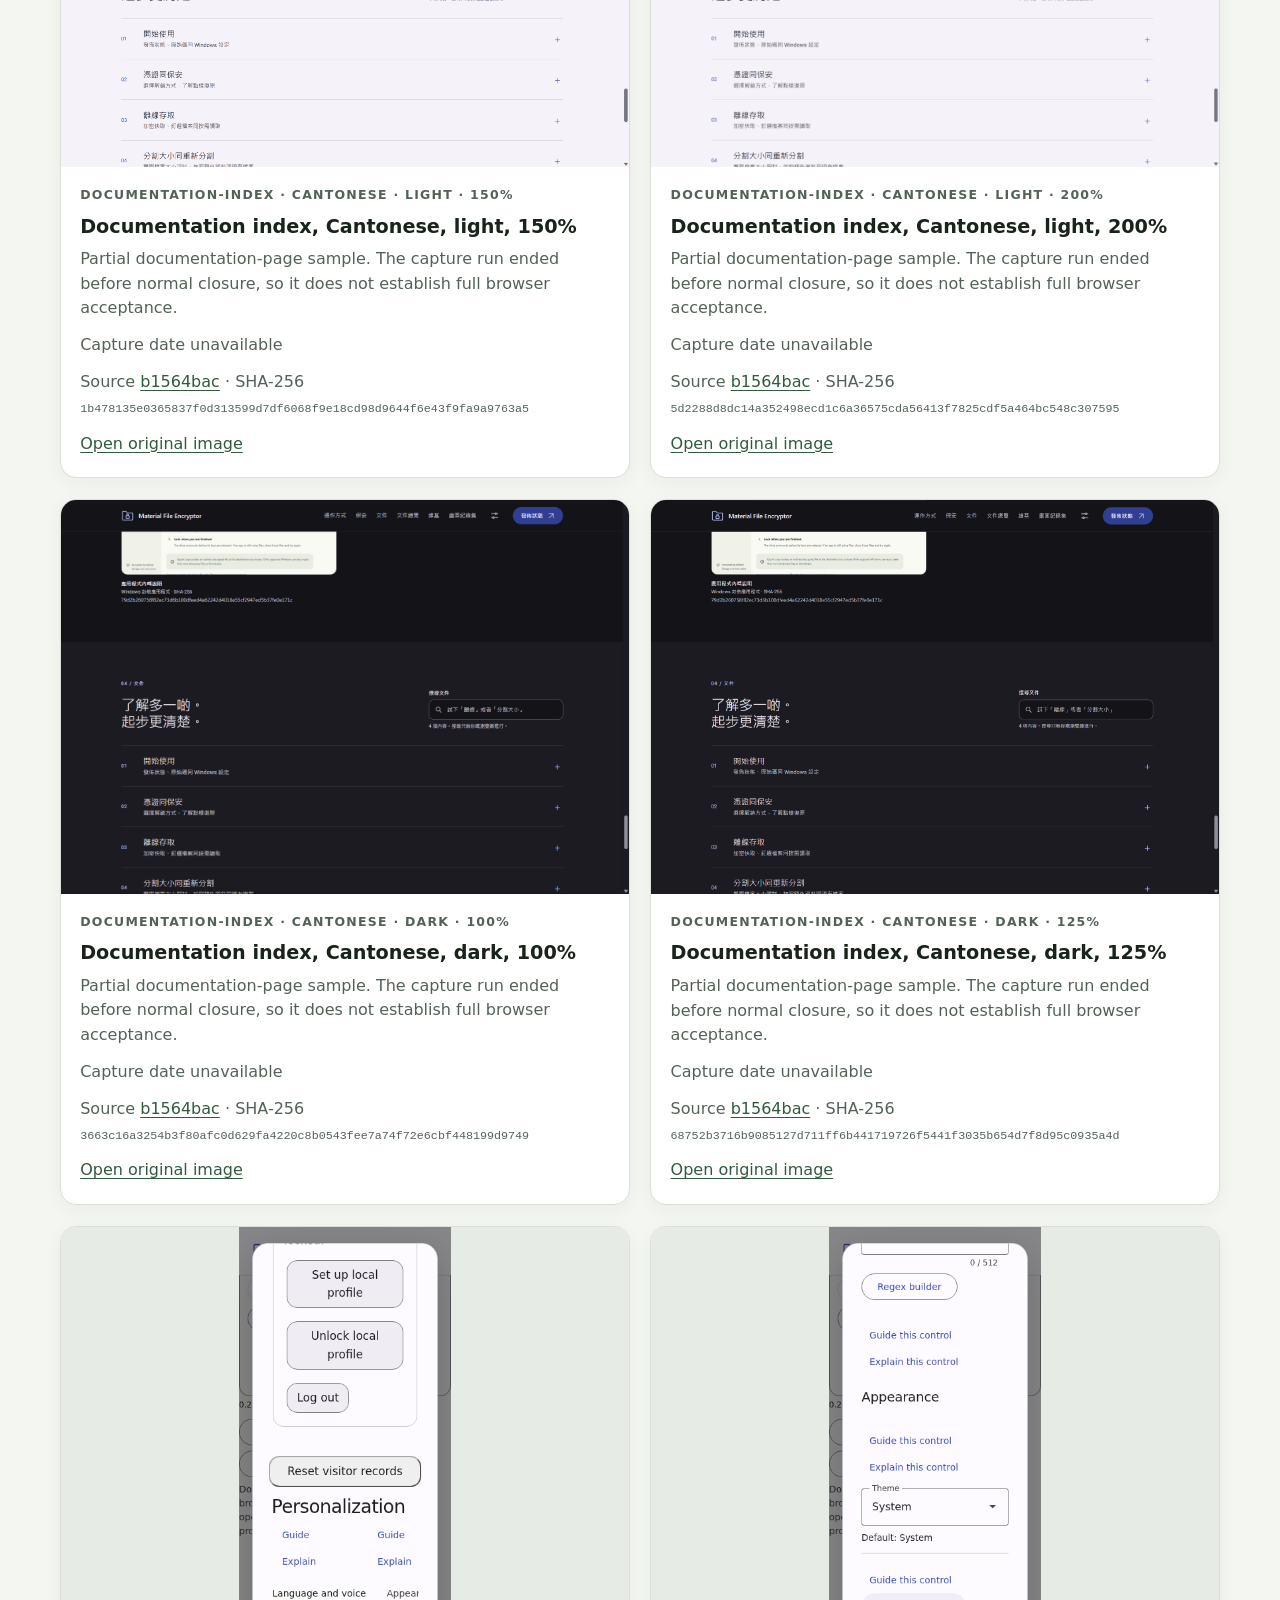
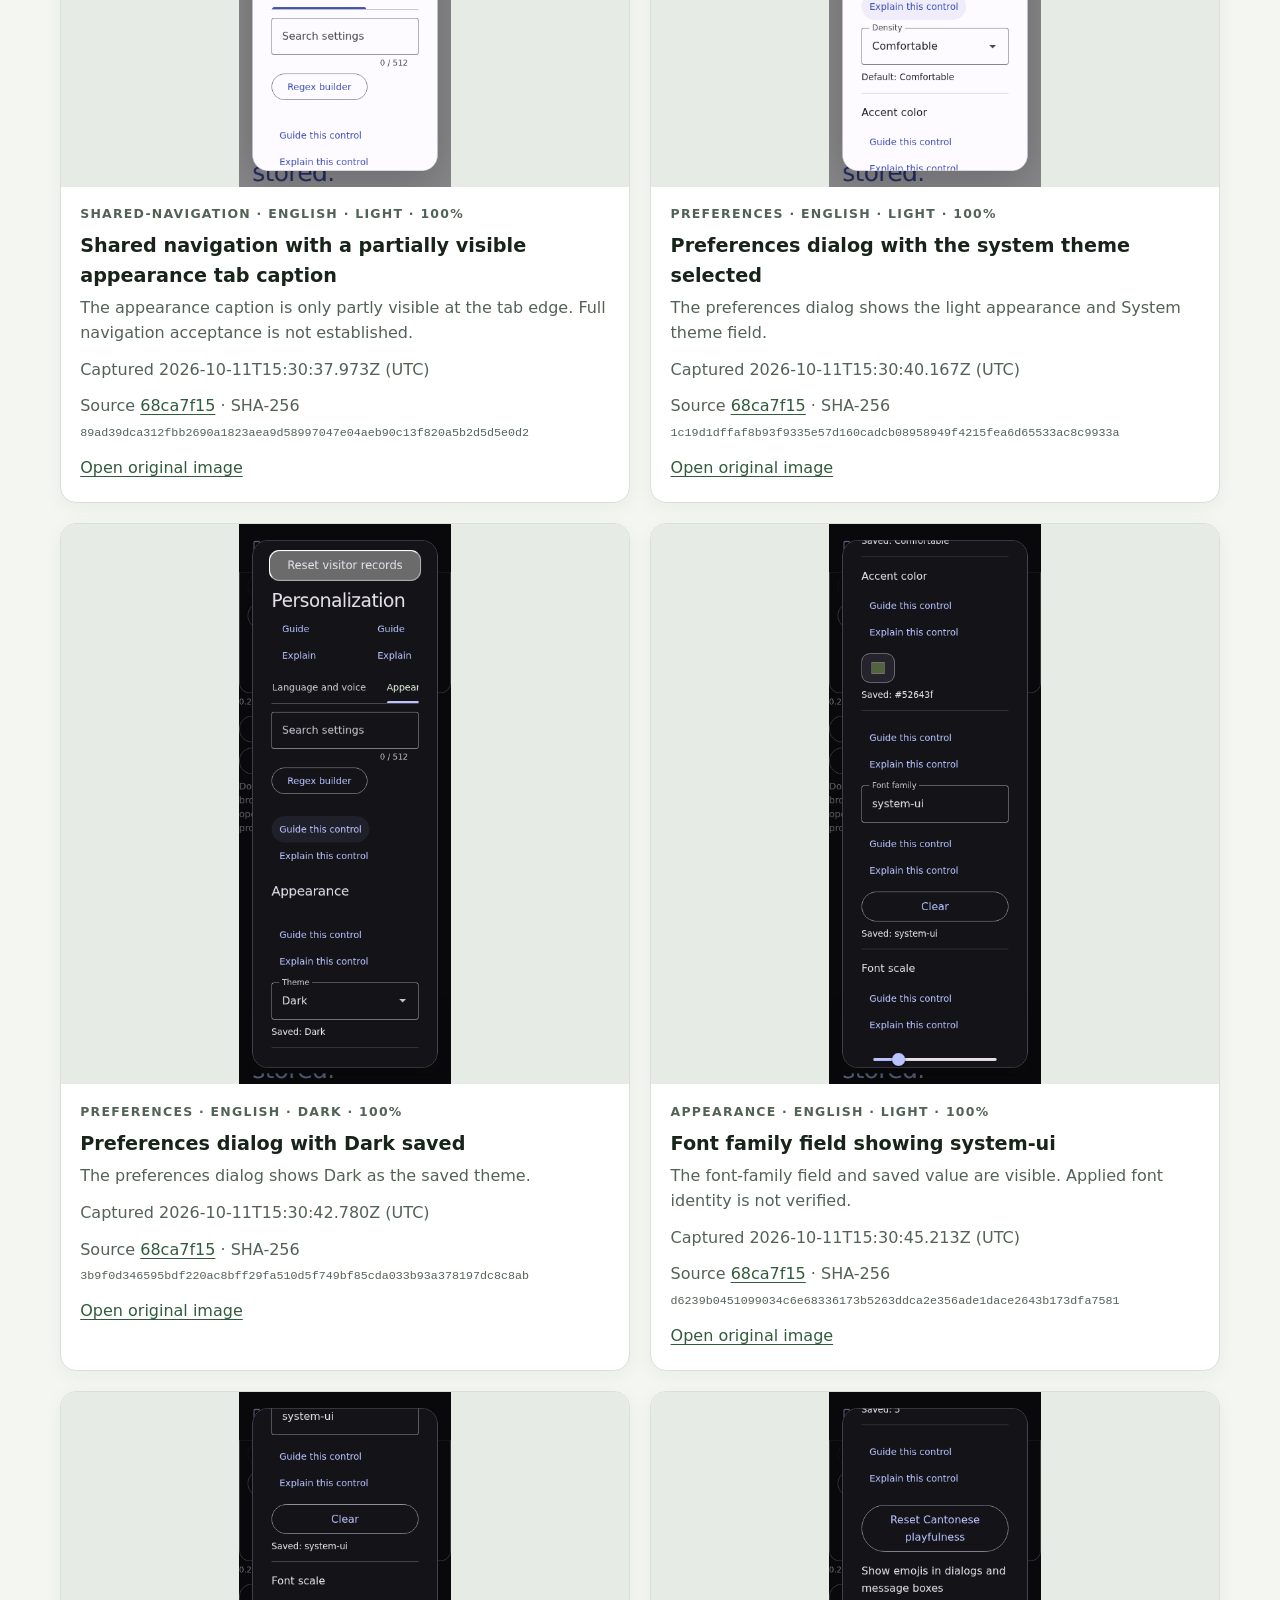
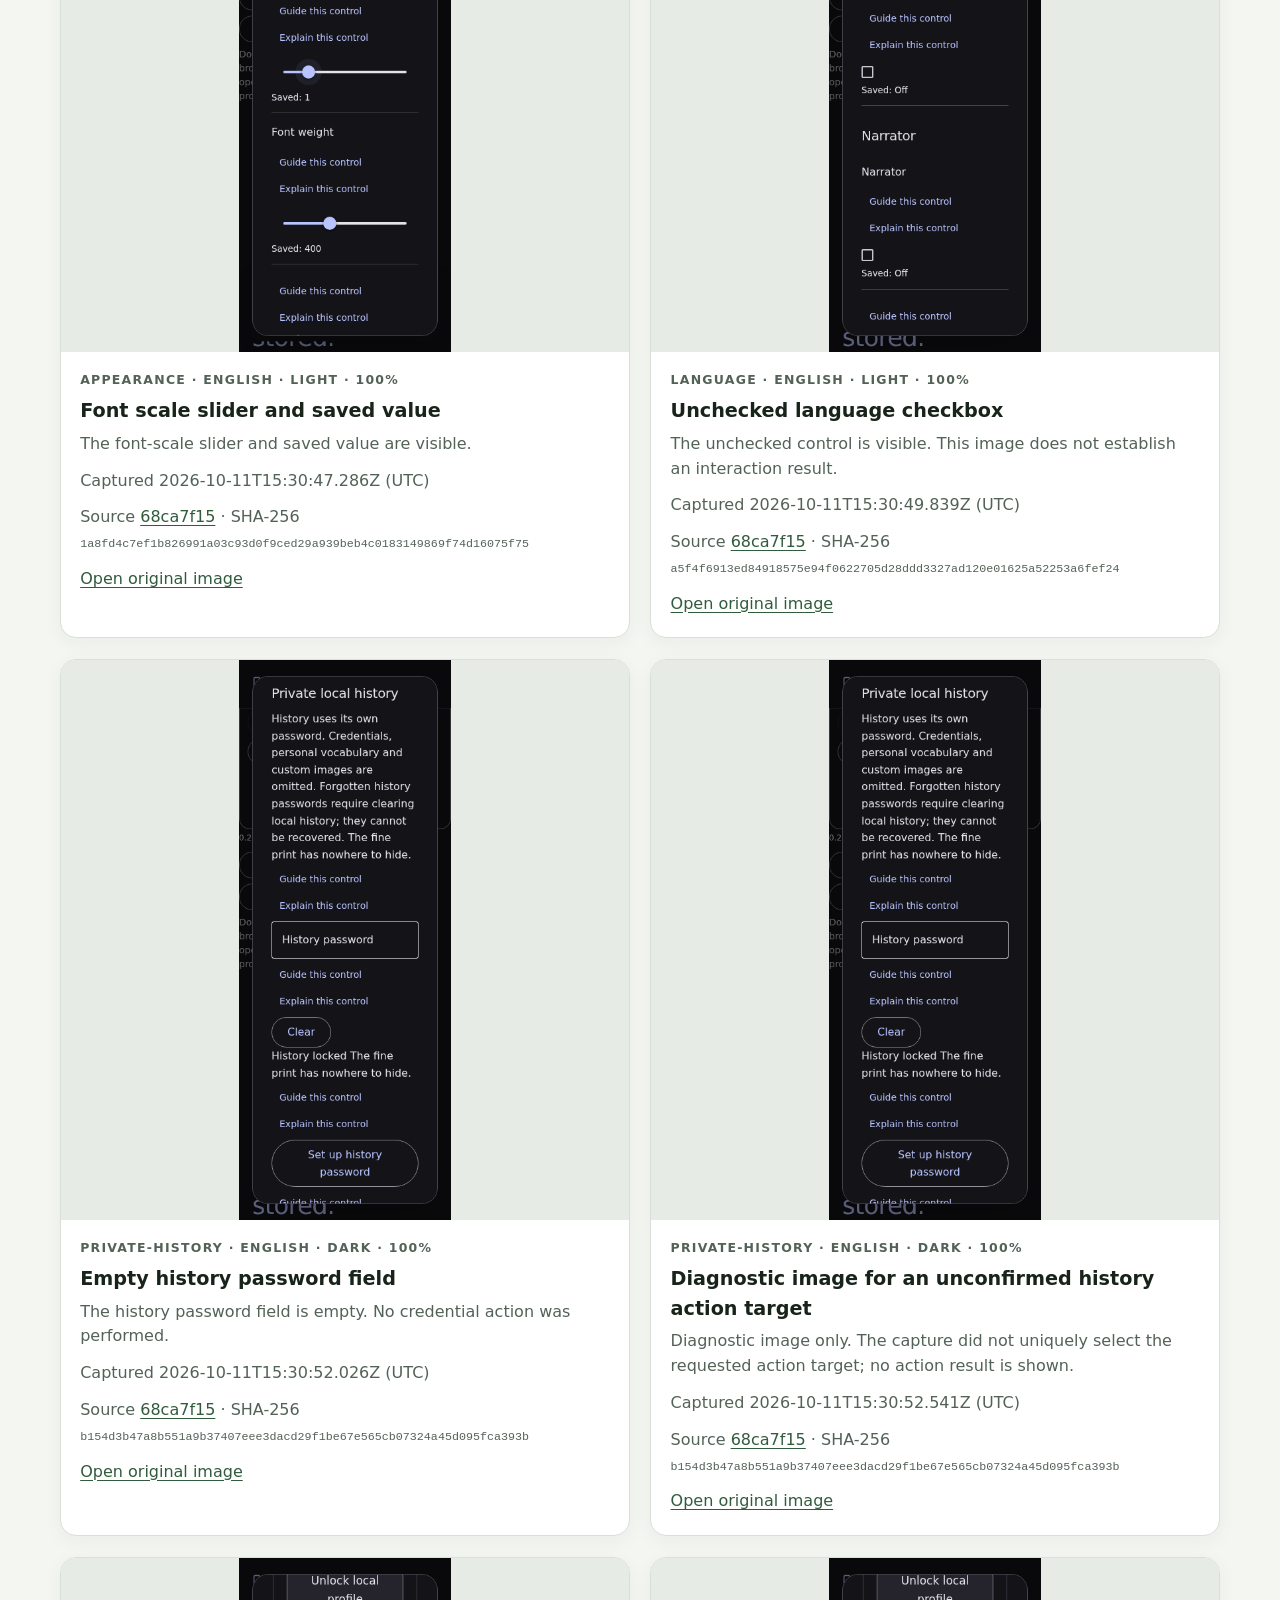
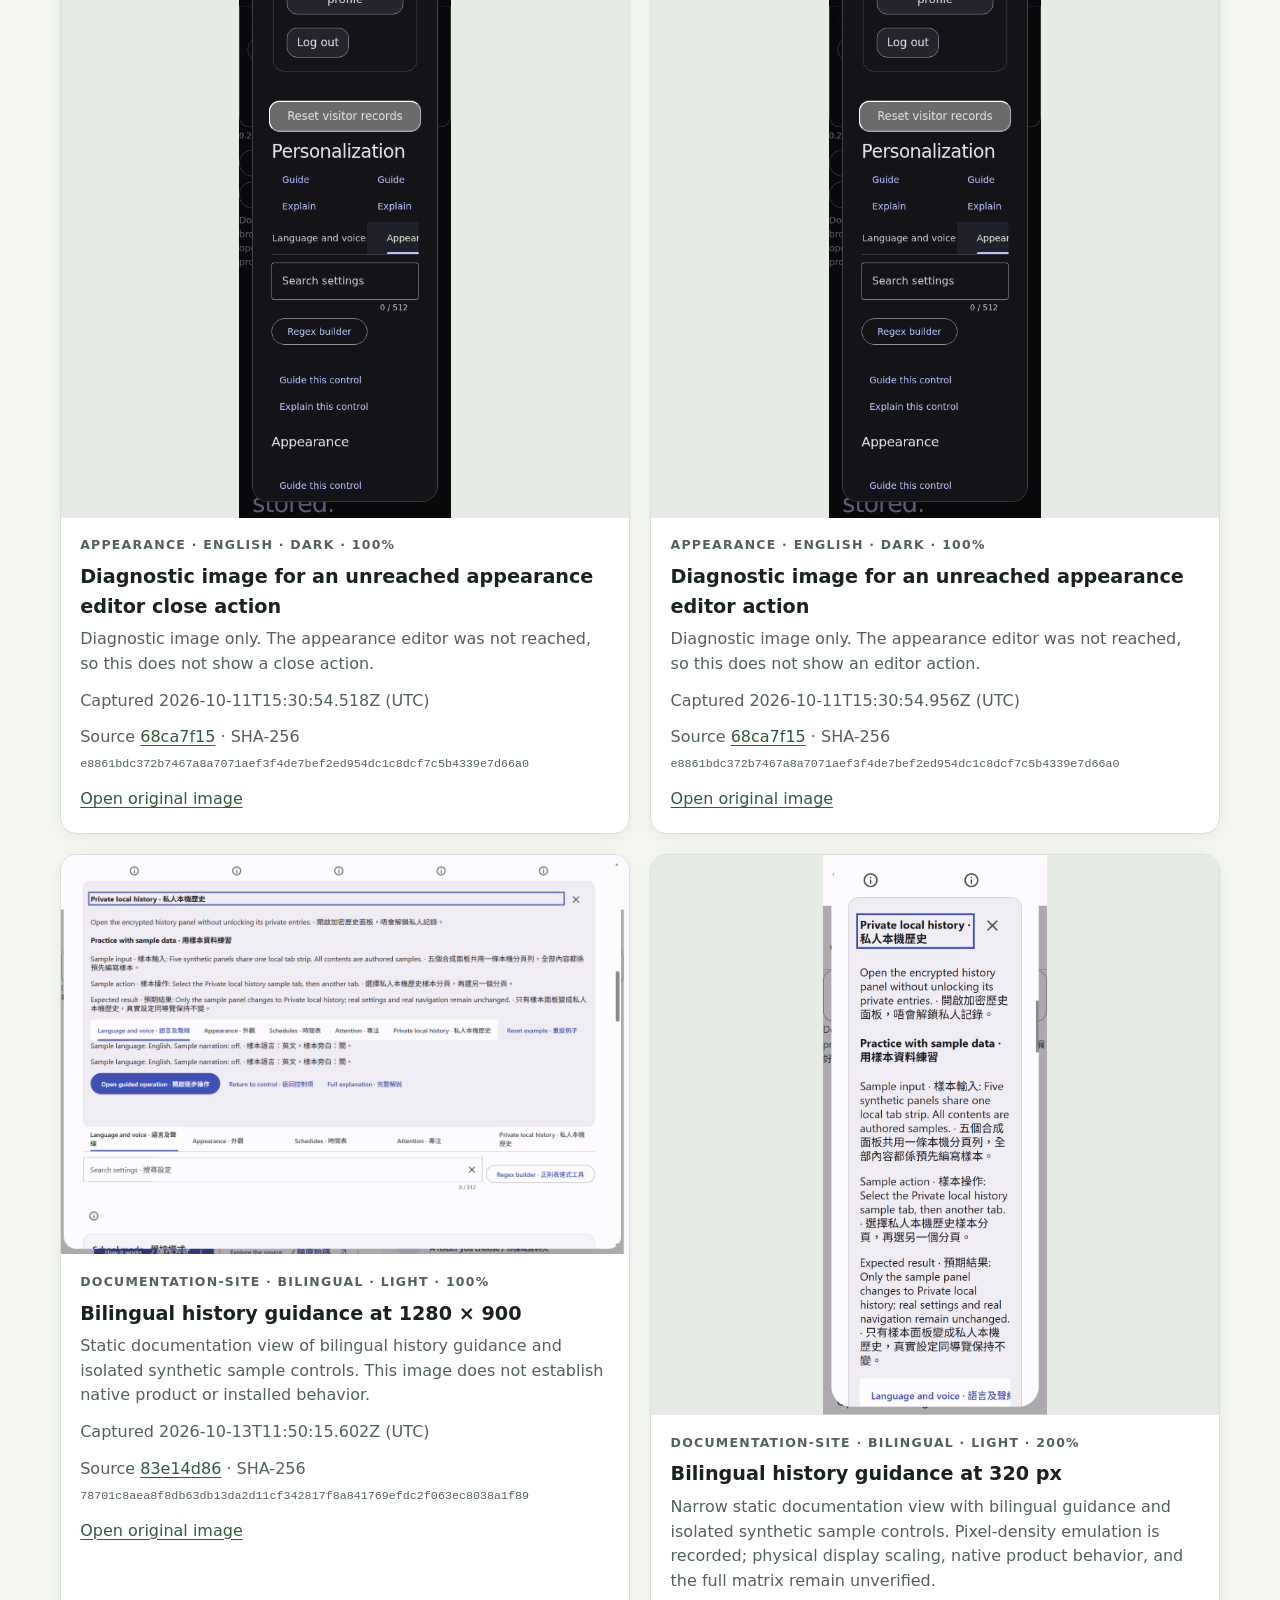
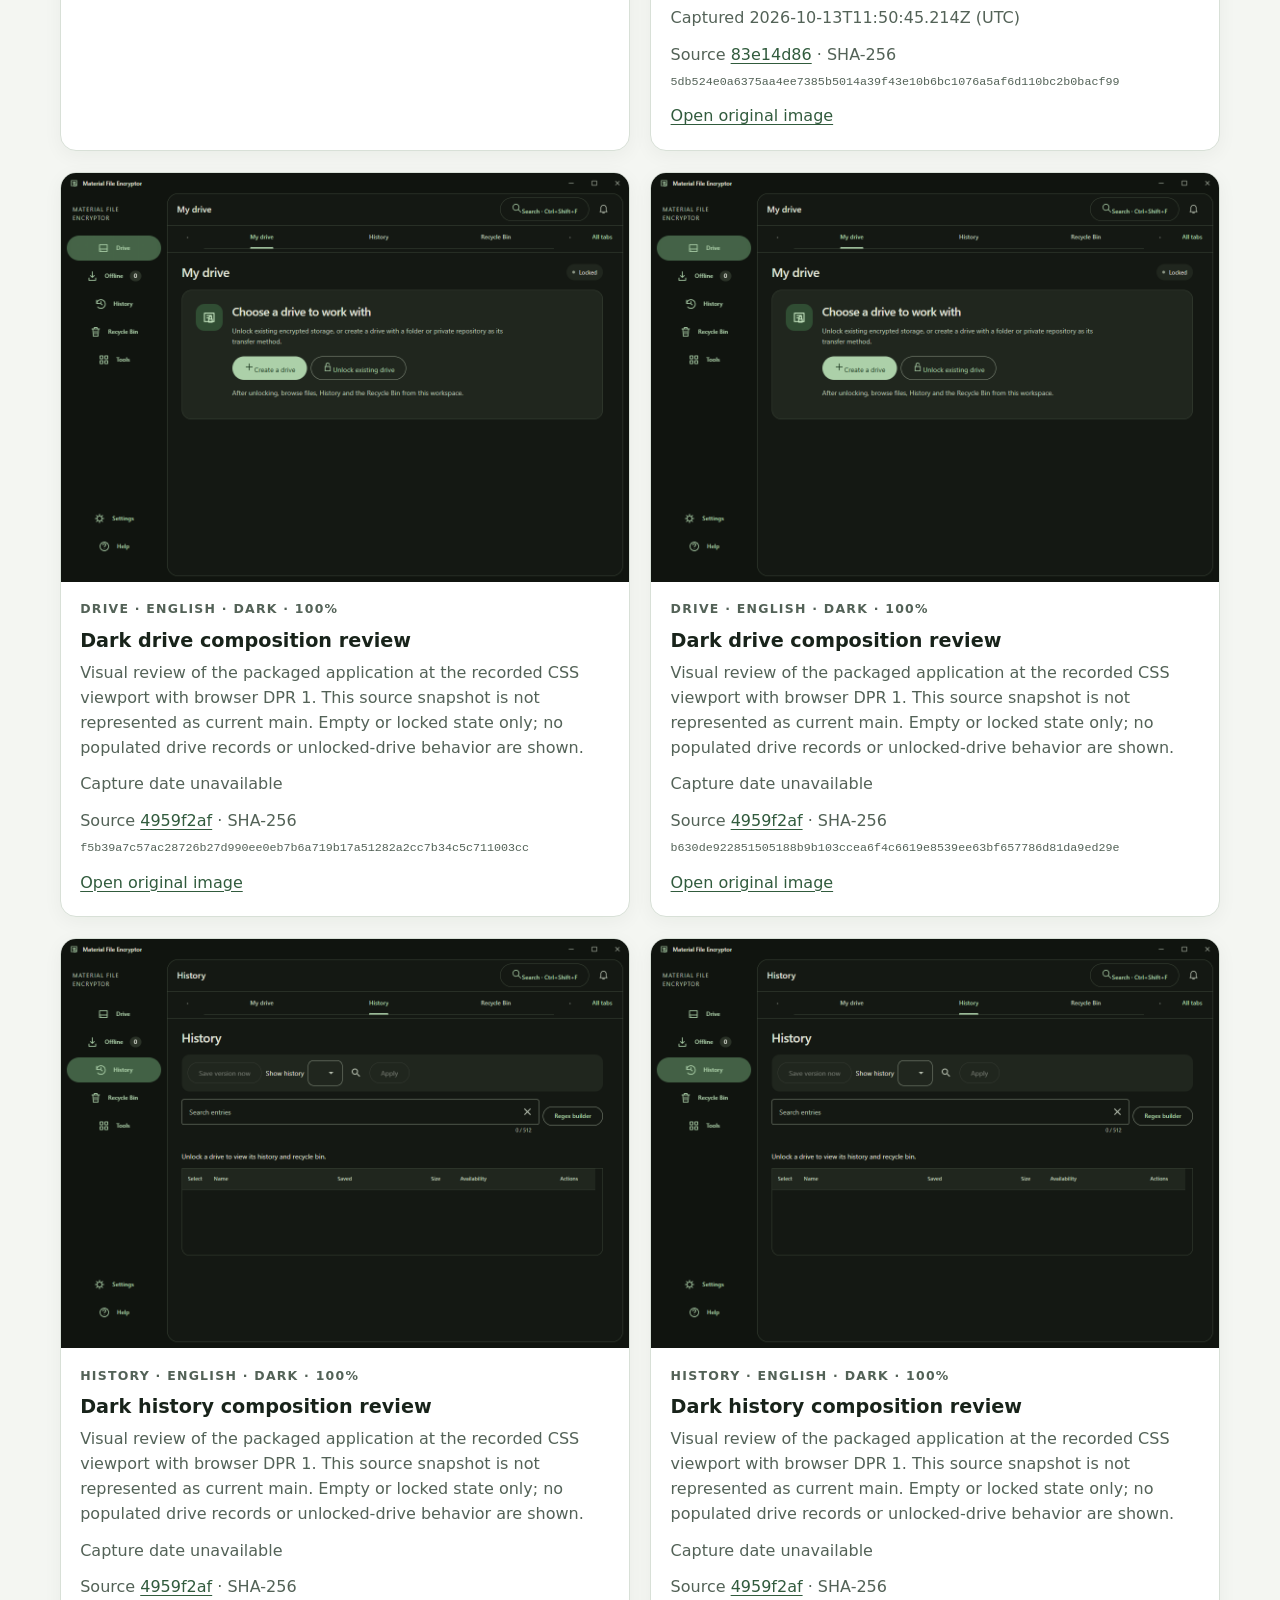
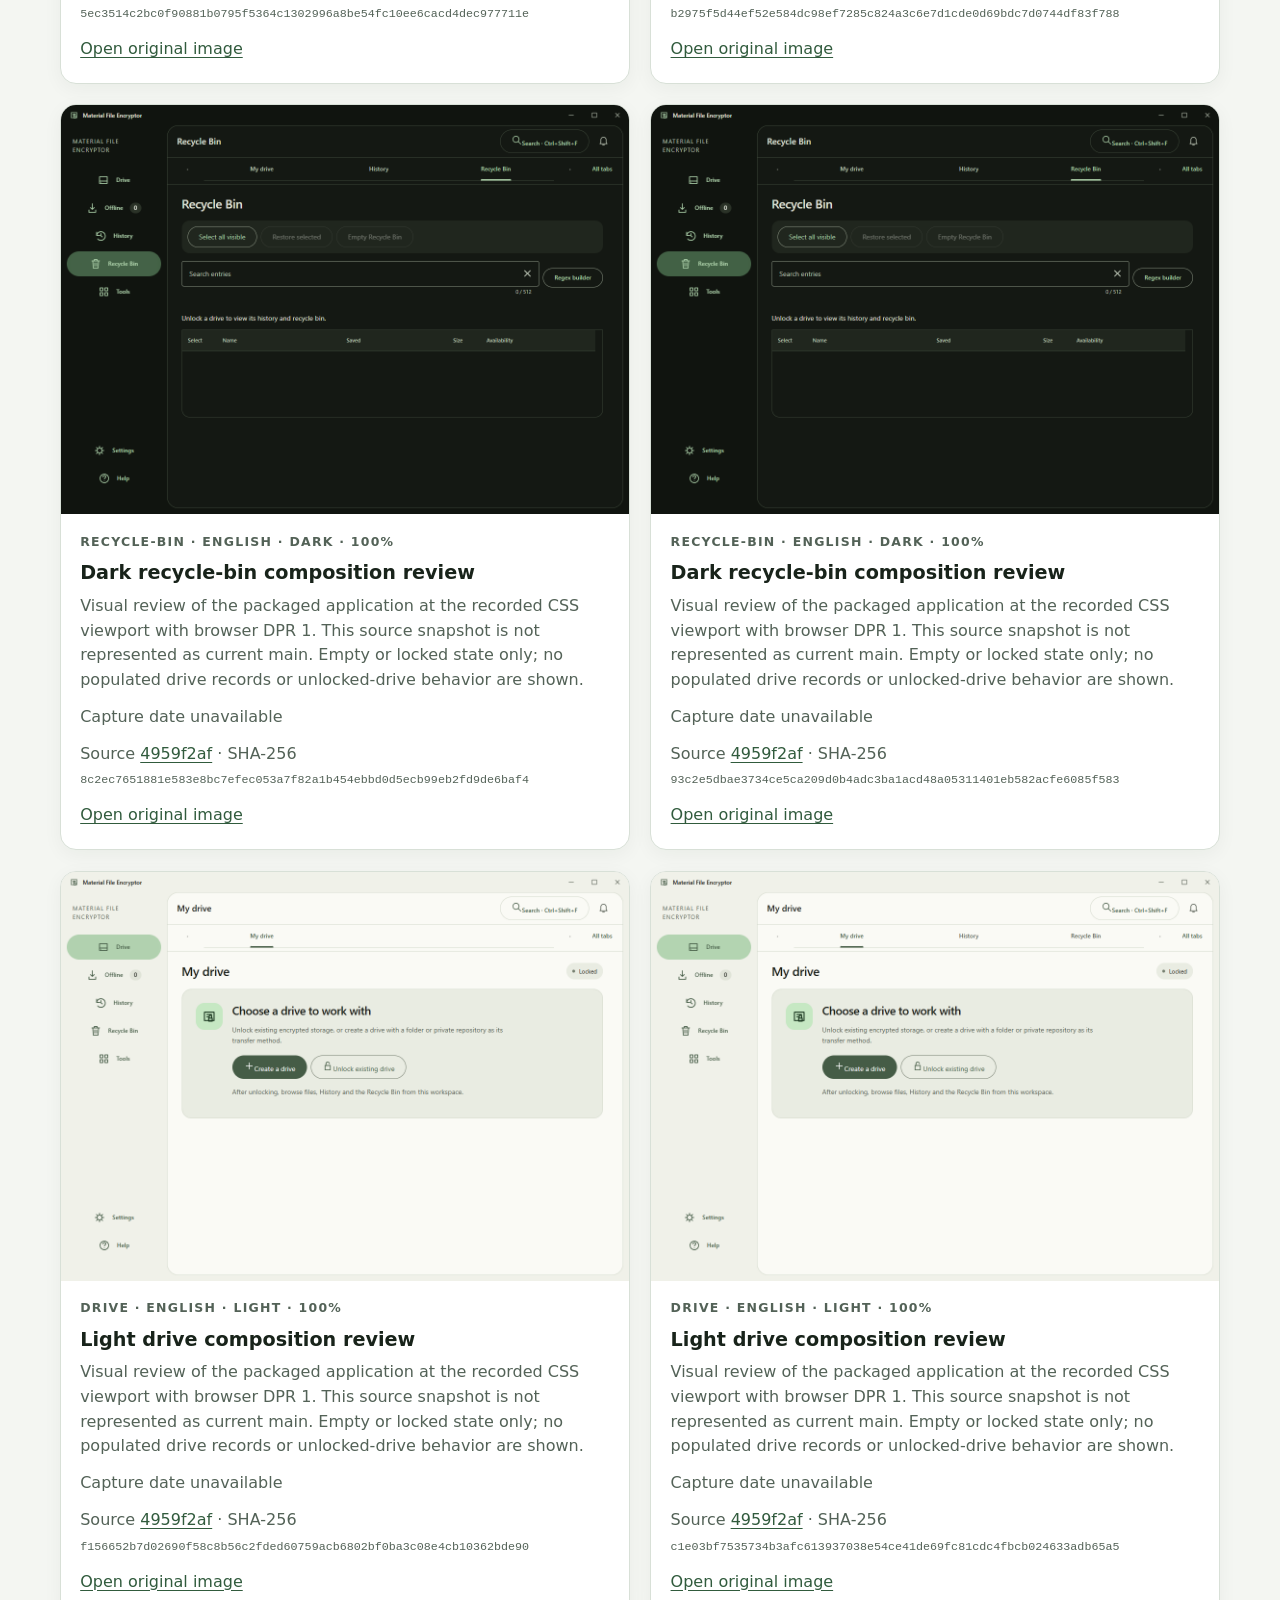
==== commit 98acac96: "Publish reviewed composition captures Add 34 original packaged views and document their separate sou" ====
--- a/docs/index.html
+++ b/docs/index.html
@@ -38,7 +38,7 @@
           <input id="capture-search" type="search" autocomplete="off" placeholder="Try history or dark">
         </label>
       </div>
-      <p id="result-count" class="result-count" aria-live="polite">Showing 30 reviewed images</p>
+      <p id="result-count" class="result-count" aria-live="polite">Showing 64 reviewed images</p>
       <div class="capture-grid" id="capture-grid">
         <article class="capture-card" data-search="history retained-version light 150% retained version a synthetic file version is available with a restore action.">
           <a class="image-link" href="captures/history-preview.png"><img src="captures/history-preview.png" alt="History view showing a retained synthetic file version and its restore action." width="1770" height="1128" loading="lazy"></a>
@@ -159,6 +159,142 @@
         <article class="capture-card" data-search="documentation-site bilingual-isolated-sample light bilingual 200% bilingual history guidance at 320 px narrow static documentation view with bilingual guidance and isolated synthetic sample controls. pixel-density emulation is recorded; physical display scaling, native product behavior, and the full matrix remain unverified.">
           <a class="image-link" href="captures/site-guidance-narrow-83e14d86.png"><img src="captures/site-guidance-narrow-83e14d86.png" alt="Bilingual history guidance panel with synthetic sample controls in a 320 CSS px viewport, rendered at density 2." width="640" height="1600" loading="lazy"></a>
           <div class="card-copy"><p class="card-kicker">documentation-site · Bilingual · light · 200%</p><h3>Bilingual history guidance at 320 px</h3><p>Narrow static documentation view with bilingual guidance and isolated synthetic sample controls. Pixel-density emulation is recorded; physical display scaling, native product behavior, and the full matrix remain unverified.</p><p>Captured 2026-10-13T11:50:45.214Z (UTC)</p><p>Source <a href="https://github.com/Ding-Ding-Projects/material-file-encryptor/commit/83e14d8627b9782d5acc12221c22ed4f0b8b2d4c">83e14d86</a> · SHA-256 <code>5db524e0a6375aa4ee7385b5014a39f43e10b6bc1076a5af6d110bc2b0bacf99</code></p><a href="captures/site-guidance-narrow-83e14d86.png">Open original image</a></div>
+        </article>
+        <article class="capture-card" data-search="drive pointer-focus dark english 100% dark drive composition review visual review of the packaged application at the recorded css viewport with browser dpr 1. this source snapshot is not represented as current main. empty or locked state only; no populated drive records or unlocked-drive behavior are shown.">
+          <a class="image-link" href="captures/mfe-composition-baseline-1180x850-dark-drive-focus.png"><img src="captures/mfe-composition-baseline-1180x850-dark-drive-focus.png" alt="Dark drive view in the packaged application at 1180 by 850 CSS pixels, without a keyboard-focus state." width="1180" height="850" loading="lazy"></a>
+          <div class="card-copy"><p class="card-kicker">drive · English · dark · 100%</p><h3>Dark drive composition review</h3><p>Visual review of the packaged application at the recorded CSS viewport with browser DPR 1. This source snapshot is not represented as current main. Empty or locked state only; no populated drive records or unlocked-drive behavior are shown.</p><p>Capture date unavailable</p><p>Source <a href="https://github.com/Ding-Ding-Projects/material-file-encryptor/commit/4959f2af4a2ced2980b2a68d2ba9fb4056458e35">4959f2af</a> · SHA-256 <code>f5b39a7c57ac28726b27d990ee0eb7b6a719b17a51282a2cc7b34c5c711003cc</code></p><a href="captures/mfe-composition-baseline-1180x850-dark-drive-focus.png">Open original image</a></div>
+        </article>
+        <article class="capture-card" data-search="drive keyboard-focus dark english 100% dark drive composition review visual review of the packaged application at the recorded css viewport with browser dpr 1. this source snapshot is not represented as current main. empty or locked state only; no populated drive records or unlocked-drive behavior are shown.">
+          <a class="image-link" href="captures/mfe-composition-baseline-1180x850-dark-drive-keyboard-focus.png"><img src="captures/mfe-composition-baseline-1180x850-dark-drive-keyboard-focus.png" alt="Dark drive view in the packaged application at 1180 by 850 CSS pixels, with keyboard focus." width="1180" height="850" loading="lazy"></a>
+          <div class="card-copy"><p class="card-kicker">drive · English · dark · 100%</p><h3>Dark drive composition review</h3><p>Visual review of the packaged application at the recorded CSS viewport with browser DPR 1. This source snapshot is not represented as current main. Empty or locked state only; no populated drive records or unlocked-drive behavior are shown.</p><p>Capture date unavailable</p><p>Source <a href="https://github.com/Ding-Ding-Projects/material-file-encryptor/commit/4959f2af4a2ced2980b2a68d2ba9fb4056458e35">4959f2af</a> · SHA-256 <code>b630de922851505188b9b103ccea6f4c6619e8539ee63bf657786d81da9ed29e</code></p><a href="captures/mfe-composition-baseline-1180x850-dark-drive-keyboard-focus.png">Open original image</a></div>
+        </article>
+        <article class="capture-card" data-search="history pointer-focus dark english 100% dark history composition review visual review of the packaged application at the recorded css viewport with browser dpr 1. this source snapshot is not represented as current main. empty or locked state only; no populated drive records or unlocked-drive behavior are shown.">
+          <a class="image-link" href="captures/mfe-composition-baseline-1180x850-dark-history-focus.png"><img src="captures/mfe-composition-baseline-1180x850-dark-history-focus.png" alt="Dark history view in the packaged application at 1180 by 850 CSS pixels, without a keyboard-focus state." width="1180" height="850" loading="lazy"></a>
+          <div class="card-copy"><p class="card-kicker">history · English · dark · 100%</p><h3>Dark history composition review</h3><p>Visual review of the packaged application at the recorded CSS viewport with browser DPR 1. This source snapshot is not represented as current main. Empty or locked state only; no populated drive records or unlocked-drive behavior are shown.</p><p>Capture date unavailable</p><p>Source <a href="https://github.com/Ding-Ding-Projects/material-file-encryptor/commit/4959f2af4a2ced2980b2a68d2ba9fb4056458e35">4959f2af</a> · SHA-256 <code>5ec3514c2bc0f90881b0795f5364c1302996a8be54fc10ee6cacd4dec977711e</code></p><a href="captures/mfe-composition-baseline-1180x850-dark-history-focus.png">Open original image</a></div>
+        </article>
+        <article class="capture-card" data-search="history keyboard-focus dark english 100% dark history composition review visual review of the packaged application at the recorded css viewport with browser dpr 1. this source snapshot is not represented as current main. empty or locked state only; no populated drive records or unlocked-drive behavior are shown.">
+          <a class="image-link" href="captures/mfe-composition-baseline-1180x850-dark-history-keyboard-focus.png"><img src="captures/mfe-composition-baseline-1180x850-dark-history-keyboard-focus.png" alt="Dark history view in the packaged application at 1180 by 850 CSS pixels, with keyboard focus." width="1180" height="850" loading="lazy"></a>
+          <div class="card-copy"><p class="card-kicker">history · English · dark · 100%</p><h3>Dark history composition review</h3><p>Visual review of the packaged application at the recorded CSS viewport with browser DPR 1. This source snapshot is not represented as current main. Empty or locked state only; no populated drive records or unlocked-drive behavior are shown.</p><p>Capture date unavailable</p><p>Source <a href="https://github.com/Ding-Ding-Projects/material-file-encryptor/commit/4959f2af4a2ced2980b2a68d2ba9fb4056458e35">4959f2af</a> · SHA-256 <code>b2975f5d44ef52e584dc98ef7285c824a3c6e7d1cde0d69bdc7d0744df83f788</code></p><a href="captures/mfe-composition-baseline-1180x850-dark-history-keyboard-focus.png">Open original image</a></div>
+        </article>
+        <article class="capture-card" data-search="recycle-bin pointer-focus dark english 100% dark recycle-bin composition review visual review of the packaged application at the recorded css viewport with browser dpr 1. this source snapshot is not represented as current main. empty or locked state only; no populated drive records or unlocked-drive behavior are shown.">
+          <a class="image-link" href="captures/mfe-composition-baseline-1180x850-dark-recycle-focus.png"><img src="captures/mfe-composition-baseline-1180x850-dark-recycle-focus.png" alt="Dark recycle-bin view in the packaged application at 1180 by 850 CSS pixels, without a keyboard-focus state." width="1180" height="850" loading="lazy"></a>
+          <div class="card-copy"><p class="card-kicker">recycle-bin · English · dark · 100%</p><h3>Dark recycle-bin composition review</h3><p>Visual review of the packaged application at the recorded CSS viewport with browser DPR 1. This source snapshot is not represented as current main. Empty or locked state only; no populated drive records or unlocked-drive behavior are shown.</p><p>Capture date unavailable</p><p>Source <a href="https://github.com/Ding-Ding-Projects/material-file-encryptor/commit/4959f2af4a2ced2980b2a68d2ba9fb4056458e35">4959f2af</a> · SHA-256 <code>8c2ec7651881e583e8bc7efec053a7f82a1b454ebbd0d5ecb99eb2fd9de6baf4</code></p><a href="captures/mfe-composition-baseline-1180x850-dark-recycle-focus.png">Open original image</a></div>
+        </article>
+        <article class="capture-card" data-search="recycle-bin keyboard-focus dark english 100% dark recycle-bin composition review visual review of the packaged application at the recorded css viewport with browser dpr 1. this source snapshot is not represented as current main. empty or locked state only; no populated drive records or unlocked-drive behavior are shown.">
+          <a class="image-link" href="captures/mfe-composition-baseline-1180x850-dark-recycle-keyboard-focus.png"><img src="captures/mfe-composition-baseline-1180x850-dark-recycle-keyboard-focus.png" alt="Dark recycle-bin view in the packaged application at 1180 by 850 CSS pixels, with keyboard focus." width="1180" height="850" loading="lazy"></a>
+          <div class="card-copy"><p class="card-kicker">recycle-bin · English · dark · 100%</p><h3>Dark recycle-bin composition review</h3><p>Visual review of the packaged application at the recorded CSS viewport with browser DPR 1. This source snapshot is not represented as current main. Empty or locked state only; no populated drive records or unlocked-drive behavior are shown.</p><p>Capture date unavailable</p><p>Source <a href="https://github.com/Ding-Ding-Projects/material-file-encryptor/commit/4959f2af4a2ced2980b2a68d2ba9fb4056458e35">4959f2af</a> · SHA-256 <code>93c2e5dbae3734ce5ca209d0b4adc3ba1acd48a05311401eb582acfe6085f583</code></p><a href="captures/mfe-composition-baseline-1180x850-dark-recycle-keyboard-focus.png">Open original image</a></div>
+        </article>
+        <article class="capture-card" data-search="drive pointer-focus light english 100% light drive composition review visual review of the packaged application at the recorded css viewport with browser dpr 1. this source snapshot is not represented as current main. empty or locked state only; no populated drive records or unlocked-drive behavior are shown.">
+          <a class="image-link" href="captures/mfe-composition-baseline-1180x850-light-drive-focus.png"><img src="captures/mfe-composition-baseline-1180x850-light-drive-focus.png" alt="Light drive view in the packaged application at 1180 by 850 CSS pixels, without a keyboard-focus state." width="1180" height="850" loading="lazy"></a>
+          <div class="card-copy"><p class="card-kicker">drive · English · light · 100%</p><h3>Light drive composition review</h3><p>Visual review of the packaged application at the recorded CSS viewport with browser DPR 1. This source snapshot is not represented as current main. Empty or locked state only; no populated drive records or unlocked-drive behavior are shown.</p><p>Capture date unavailable</p><p>Source <a href="https://github.com/Ding-Ding-Projects/material-file-encryptor/commit/4959f2af4a2ced2980b2a68d2ba9fb4056458e35">4959f2af</a> · SHA-256 <code>f156652b7d02690f58c8b56c2fded60759acb6802bf0ba3c08e4cb10362bde90</code></p><a href="captures/mfe-composition-baseline-1180x850-light-drive-focus.png">Open original image</a></div>
+        </article>
+        <article class="capture-card" data-search="drive keyboard-focus light english 100% light drive composition review visual review of the packaged application at the recorded css viewport with browser dpr 1. this source snapshot is not represented as current main. empty or locked state only; no populated drive records or unlocked-drive behavior are shown.">
+          <a class="image-link" href="captures/mfe-composition-baseline-1180x850-light-drive-keyboard-focus.png"><img src="captures/mfe-composition-baseline-1180x850-light-drive-keyboard-focus.png" alt="Light drive view in the packaged application at 1180 by 850 CSS pixels, with keyboard focus." width="1180" height="850" loading="lazy"></a>
+          <div class="card-copy"><p class="card-kicker">drive · English · light · 100%</p><h3>Light drive composition review</h3><p>Visual review of the packaged application at the recorded CSS viewport with browser DPR 1. This source snapshot is not represented as current main. Empty or locked state only; no populated drive records or unlocked-drive behavior are shown.</p><p>Capture date unavailable</p><p>Source <a href="https://github.com/Ding-Ding-Projects/material-file-encryptor/commit/4959f2af4a2ced2980b2a68d2ba9fb4056458e35">4959f2af</a> · SHA-256 <code>c1e03bf7535734b3afc613937038e54ce41de69fc81cdc4fbcb024633adb65a5</code></p><a href="captures/mfe-composition-baseline-1180x850-light-drive-keyboard-focus.png">Open original image</a></div>
+        </article>
+        <article class="capture-card" data-search="history pointer-focus light english 100% light history composition review visual review of the packaged application at the recorded css viewport with browser dpr 1. this source snapshot is not represented as current main. empty or locked state only; no populated drive records or unlocked-drive behavior are shown.">
+          <a class="image-link" href="captures/mfe-composition-baseline-1180x850-light-history-focus.png"><img src="captures/mfe-composition-baseline-1180x850-light-history-focus.png" alt="Light history view in the packaged application at 1180 by 850 CSS pixels, without a keyboard-focus state." width="1180" height="850" loading="lazy"></a>
+          <div class="card-copy"><p class="card-kicker">history · English · light · 100%</p><h3>Light history composition review</h3><p>Visual review of the packaged application at the recorded CSS viewport with browser DPR 1. This source snapshot is not represented as current main. Empty or locked state only; no populated drive records or unlocked-drive behavior are shown.</p><p>Capture date unavailable</p><p>Source <a href="https://github.com/Ding-Ding-Projects/material-file-encryptor/commit/4959f2af4a2ced2980b2a68d2ba9fb4056458e35">4959f2af</a> · SHA-256 <code>3220b8da0d0ece292abead75b980e2a283d53ec075253adb8f86c4d6303fd96c</code></p><a href="captures/mfe-composition-baseline-1180x850-light-history-focus.png">Open original image</a></div>
+        </article>
+        <article class="capture-card" data-search="history keyboard-focus light english 100% light history composition review visual review of the packaged application at the recorded css viewport with browser dpr 1. this source snapshot is not represented as current main. empty or locked state only; no populated drive records or unlocked-drive behavior are shown.">
+          <a class="image-link" href="captures/mfe-composition-baseline-1180x850-light-history-keyboard-focus.png"><img src="captures/mfe-composition-baseline-1180x850-light-history-keyboard-focus.png" alt="Light history view in the packaged application at 1180 by 850 CSS pixels, with keyboard focus." width="1180" height="850" loading="lazy"></a>
+          <div class="card-copy"><p class="card-kicker">history · English · light · 100%</p><h3>Light history composition review</h3><p>Visual review of the packaged application at the recorded CSS viewport with browser DPR 1. This source snapshot is not represented as current main. Empty or locked state only; no populated drive records or unlocked-drive behavior are shown.</p><p>Capture date unavailable</p><p>Source <a href="https://github.com/Ding-Ding-Projects/material-file-encryptor/commit/4959f2af4a2ced2980b2a68d2ba9fb4056458e35">4959f2af</a> · SHA-256 <code>27e4ac0460a958d8b4d2079df797d09879cb23756a5d8cde0c8152df9b1e5e5a</code></p><a href="captures/mfe-composition-baseline-1180x850-light-history-keyboard-focus.png">Open original image</a></div>
+        </article>
+        <article class="capture-card" data-search="recycle-bin pointer-focus light english 100% light recycle-bin composition review visual review of the packaged application at the recorded css viewport with browser dpr 1. this source snapshot is not represented as current main. empty or locked state only; no populated drive records or unlocked-drive behavior are shown.">
+          <a class="image-link" href="captures/mfe-composition-baseline-1180x850-light-recycle-focus.png"><img src="captures/mfe-composition-baseline-1180x850-light-recycle-focus.png" alt="Light recycle-bin view in the packaged application at 1180 by 850 CSS pixels, without a keyboard-focus state." width="1180" height="850" loading="lazy"></a>
+          <div class="card-copy"><p class="card-kicker">recycle-bin · English · light · 100%</p><h3>Light recycle-bin composition review</h3><p>Visual review of the packaged application at the recorded CSS viewport with browser DPR 1. This source snapshot is not represented as current main. Empty or locked state only; no populated drive records or unlocked-drive behavior are shown.</p><p>Capture date unavailable</p><p>Source <a href="https://github.com/Ding-Ding-Projects/material-file-encryptor/commit/4959f2af4a2ced2980b2a68d2ba9fb4056458e35">4959f2af</a> · SHA-256 <code>096f71c9a73950ac37d1daedef1028125541193be2448799f592191cd90a0642</code></p><a href="captures/mfe-composition-baseline-1180x850-light-recycle-focus.png">Open original image</a></div>
+        </article>
+        <article class="capture-card" data-search="recycle-bin keyboard-focus light english 100% light recycle-bin composition review visual review of the packaged application at the recorded css viewport with browser dpr 1. this source snapshot is not represented as current main. empty or locked state only; no populated drive records or unlocked-drive behavior are shown.">
+          <a class="image-link" href="captures/mfe-composition-baseline-1180x850-light-recycle-keyboard-focus.png"><img src="captures/mfe-composition-baseline-1180x850-light-recycle-keyboard-focus.png" alt="Light recycle-bin view in the packaged application at 1180 by 850 CSS pixels, with keyboard focus." width="1180" height="850" loading="lazy"></a>
+          <div class="card-copy"><p class="card-kicker">recycle-bin · English · light · 100%</p><h3>Light recycle-bin composition review</h3><p>Visual review of the packaged application at the recorded CSS viewport with browser DPR 1. This source snapshot is not represented as current main. Empty or locked state only; no populated drive records or unlocked-drive behavior are shown.</p><p>Capture date unavailable</p><p>Source <a href="https://github.com/Ding-Ding-Projects/material-file-encryptor/commit/4959f2af4a2ced2980b2a68d2ba9fb4056458e35">4959f2af</a> · SHA-256 <code>7f6f5e3cb4e064c28649081e58e39950690e4b5dcf1d09f32248a684bf0e4e6a</code></p><a href="captures/mfe-composition-baseline-1180x850-light-recycle-keyboard-focus.png">Open original image</a></div>
+        </article>
+        <article class="capture-card" data-search="drive pointer-focus dark english 100% dark drive composition review visual review of the packaged application at the recorded css viewport with browser dpr 1. this source snapshot is not represented as current main. empty or locked state only; no populated drive records or unlocked-drive behavior are shown.">
+          <a class="image-link" href="captures/mfe-composition-baseline-880x650-dark-drive-focus.png"><img src="captures/mfe-composition-baseline-880x650-dark-drive-focus.png" alt="Dark drive view in the packaged application at 880 by 650 CSS pixels, without a keyboard-focus state." width="880" height="650" loading="lazy"></a>
+          <div class="card-copy"><p class="card-kicker">drive · English · dark · 100%</p><h3>Dark drive composition review</h3><p>Visual review of the packaged application at the recorded CSS viewport with browser DPR 1. This source snapshot is not represented as current main. Empty or locked state only; no populated drive records or unlocked-drive behavior are shown.</p><p>Capture date unavailable</p><p>Source <a href="https://github.com/Ding-Ding-Projects/material-file-encryptor/commit/4959f2af4a2ced2980b2a68d2ba9fb4056458e35">4959f2af</a> · SHA-256 <code>d9d83526372ef86967b0f33a1ff01b9a90a222c3593a47c27f5bb6129f9ae74d</code></p><a href="captures/mfe-composition-baseline-880x650-dark-drive-focus.png">Open original image</a></div>
+        </article>
+        <article class="capture-card" data-search="drive keyboard-focus dark english 100% dark drive composition review visual review of the packaged application at the recorded css viewport with browser dpr 1. this source snapshot is not represented as current main. empty or locked state only; no populated drive records or unlocked-drive behavior are shown.">
+          <a class="image-link" href="captures/mfe-composition-baseline-880x650-dark-drive-keyboard-focus.png"><img src="captures/mfe-composition-baseline-880x650-dark-drive-keyboard-focus.png" alt="Dark drive view in the packaged application at 880 by 650 CSS pixels, with keyboard focus." width="880" height="650" loading="lazy"></a>
+          <div class="card-copy"><p class="card-kicker">drive · English · dark · 100%</p><h3>Dark drive composition review</h3><p>Visual review of the packaged application at the recorded CSS viewport with browser DPR 1. This source snapshot is not represented as current main. Empty or locked state only; no populated drive records or unlocked-drive behavior are shown.</p><p>Capture date unavailable</p><p>Source <a href="https://github.com/Ding-Ding-Projects/material-file-encryptor/commit/4959f2af4a2ced2980b2a68d2ba9fb4056458e35">4959f2af</a> · SHA-256 <code>e285883ba46b39861059f598a50c706097d82588013edf388a7bda9f5a48b789</code></p><a href="captures/mfe-composition-baseline-880x650-dark-drive-keyboard-focus.png">Open original image</a></div>
+        </article>
+        <article class="capture-card" data-search="history pointer-focus dark english 100% dark history composition review visual review of the packaged application at the recorded css viewport with browser dpr 1. this source snapshot is not represented as current main. empty or locked state only; no populated drive records or unlocked-drive behavior are shown.">
+          <a class="image-link" href="captures/mfe-composition-baseline-880x650-dark-history-focus.png"><img src="captures/mfe-composition-baseline-880x650-dark-history-focus.png" alt="Dark history view in the packaged application at 880 by 650 CSS pixels, without a keyboard-focus state." width="880" height="650" loading="lazy"></a>
+          <div class="card-copy"><p class="card-kicker">history · English · dark · 100%</p><h3>Dark history composition review</h3><p>Visual review of the packaged application at the recorded CSS viewport with browser DPR 1. This source snapshot is not represented as current main. Empty or locked state only; no populated drive records or unlocked-drive behavior are shown.</p><p>Capture date unavailable</p><p>Source <a href="https://github.com/Ding-Ding-Projects/material-file-encryptor/commit/4959f2af4a2ced2980b2a68d2ba9fb4056458e35">4959f2af</a> · SHA-256 <code>ceb30581fe27c061bcc714dfd1bae2c257a4cfbb5aaa3f1d64a14487ce03b650</code></p><a href="captures/mfe-composition-baseline-880x650-dark-history-focus.png">Open original image</a></div>
+        </article>
+        <article class="capture-card" data-search="history keyboard-focus dark english 100% dark history composition review visual review of the packaged application at the recorded css viewport with browser dpr 1. this source snapshot is not represented as current main. empty or locked state only; no populated drive records or unlocked-drive behavior are shown.">
+          <a class="image-link" href="captures/mfe-composition-baseline-880x650-dark-history-keyboard-focus.png"><img src="captures/mfe-composition-baseline-880x650-dark-history-keyboard-focus.png" alt="Dark history view in the packaged application at 880 by 650 CSS pixels, with keyboard focus." width="880" height="650" loading="lazy"></a>
+          <div class="card-copy"><p class="card-kicker">history · English · dark · 100%</p><h3>Dark history composition review</h3><p>Visual review of the packaged application at the recorded CSS viewport with browser DPR 1. This source snapshot is not represented as current main. Empty or locked state only; no populated drive records or unlocked-drive behavior are shown.</p><p>Capture date unavailable</p><p>Source <a href="https://github.com/Ding-Ding-Projects/material-file-encryptor/commit/4959f2af4a2ced2980b2a68d2ba9fb4056458e35">4959f2af</a> · SHA-256 <code>bbda2f67e21ee16dc40f95ac0b769dbce7a7c0835e09e50870bfafc9622597ff</code></p><a href="captures/mfe-composition-baseline-880x650-dark-history-keyboard-focus.png">Open original image</a></div>
+        </article>
+        <article class="capture-card" data-search="recycle-bin pointer-focus dark english 100% dark recycle-bin composition review visual review of the packaged application at the recorded css viewport with browser dpr 1. this source snapshot is not represented as current main. empty or locked state only; no populated drive records or unlocked-drive behavior are shown.">
+          <a class="image-link" href="captures/mfe-composition-baseline-880x650-dark-recycle-focus.png"><img src="captures/mfe-composition-baseline-880x650-dark-recycle-focus.png" alt="Dark recycle-bin view in the packaged application at 880 by 650 CSS pixels, without a keyboard-focus state." width="880" height="650" loading="lazy"></a>
+          <div class="card-copy"><p class="card-kicker">recycle-bin · English · dark · 100%</p><h3>Dark recycle-bin composition review</h3><p>Visual review of the packaged application at the recorded CSS viewport with browser DPR 1. This source snapshot is not represented as current main. Empty or locked state only; no populated drive records or unlocked-drive behavior are shown.</p><p>Capture date unavailable</p><p>Source <a href="https://github.com/Ding-Ding-Projects/material-file-encryptor/commit/4959f2af4a2ced2980b2a68d2ba9fb4056458e35">4959f2af</a> · SHA-256 <code>ec289c6a973eb4ba946da61c812ff948b22b3a087701c36e803c3f733dc08640</code></p><a href="captures/mfe-composition-baseline-880x650-dark-recycle-focus.png">Open original image</a></div>
+        </article>
+        <article class="capture-card" data-search="recycle-bin keyboard-focus dark english 100% dark recycle-bin composition review visual review of the packaged application at the recorded css viewport with browser dpr 1. this source snapshot is not represented as current main. empty or locked state only; no populated drive records or unlocked-drive behavior are shown.">
+          <a class="image-link" href="captures/mfe-composition-baseline-880x650-dark-recycle-keyboard-focus.png"><img src="captures/mfe-composition-baseline-880x650-dark-recycle-keyboard-focus.png" alt="Dark recycle-bin view in the packaged application at 880 by 650 CSS pixels, with keyboard focus." width="880" height="650" loading="lazy"></a>
+          <div class="card-copy"><p class="card-kicker">recycle-bin · English · dark · 100%</p><h3>Dark recycle-bin composition review</h3><p>Visual review of the packaged application at the recorded CSS viewport with browser DPR 1. This source snapshot is not represented as current main. Empty or locked state only; no populated drive records or unlocked-drive behavior are shown.</p><p>Capture date unavailable</p><p>Source <a href="https://github.com/Ding-Ding-Projects/material-file-encryptor/commit/4959f2af4a2ced2980b2a68d2ba9fb4056458e35">4959f2af</a> · SHA-256 <code>faf1b7088fad71c0de271795cf7c22a7b46eecde04f1b5c1fcac5a0ec422fdf9</code></p><a href="captures/mfe-composition-baseline-880x650-dark-recycle-keyboard-focus.png">Open original image</a></div>
+        </article>
+        <article class="capture-card" data-search="drive pointer-focus light english 100% light drive composition review visual review of the packaged application at the recorded css viewport with browser dpr 1. this source snapshot is not represented as current main. empty or locked state only; no populated drive records or unlocked-drive behavior are shown.">
+          <a class="image-link" href="captures/mfe-composition-baseline-880x650-light-drive-focus.png"><img src="captures/mfe-composition-baseline-880x650-light-drive-focus.png" alt="Light drive view in the packaged application at 880 by 650 CSS pixels, without a keyboard-focus state." width="880" height="650" loading="lazy"></a>
+          <div class="card-copy"><p class="card-kicker">drive · English · light · 100%</p><h3>Light drive composition review</h3><p>Visual review of the packaged application at the recorded CSS viewport with browser DPR 1. This source snapshot is not represented as current main. Empty or locked state only; no populated drive records or unlocked-drive behavior are shown.</p><p>Capture date unavailable</p><p>Source <a href="https://github.com/Ding-Ding-Projects/material-file-encryptor/commit/4959f2af4a2ced2980b2a68d2ba9fb4056458e35">4959f2af</a> · SHA-256 <code>4e3239e141eb454b0b7717a72d0c0ddd6577ec31d56fe259c45e3c2609477065</code></p><a href="captures/mfe-composition-baseline-880x650-light-drive-focus.png">Open original image</a></div>
+        </article>
+        <article class="capture-card" data-search="drive keyboard-focus light english 100% light drive composition review visual review of the packaged application at the recorded css viewport with browser dpr 1. this source snapshot is not represented as current main. empty or locked state only; no populated drive records or unlocked-drive behavior are shown.">
+          <a class="image-link" href="captures/mfe-composition-baseline-880x650-light-drive-keyboard-focus.png"><img src="captures/mfe-composition-baseline-880x650-light-drive-keyboard-focus.png" alt="Light drive view in the packaged application at 880 by 650 CSS pixels, with keyboard focus." width="880" height="650" loading="lazy"></a>
+          <div class="card-copy"><p class="card-kicker">drive · English · light · 100%</p><h3>Light drive composition review</h3><p>Visual review of the packaged application at the recorded CSS viewport with browser DPR 1. This source snapshot is not represented as current main. Empty or locked state only; no populated drive records or unlocked-drive behavior are shown.</p><p>Capture date unavailable</p><p>Source <a href="https://github.com/Ding-Ding-Projects/material-file-encryptor/commit/4959f2af4a2ced2980b2a68d2ba9fb4056458e35">4959f2af</a> · SHA-256 <code>bfa91afcb3e211cfdc9fe64632ac541ea229211849dca86acbbe16c44f629756</code></p><a href="captures/mfe-composition-baseline-880x650-light-drive-keyboard-focus.png">Open original image</a></div>
+        </article>
+        <article class="capture-card" data-search="history pointer-focus light english 100% light history composition review visual review of the packaged application at the recorded css viewport with browser dpr 1. this source snapshot is not represented as current main. empty or locked state only; no populated drive records or unlocked-drive behavior are shown.">
+          <a class="image-link" href="captures/mfe-composition-baseline-880x650-light-history-focus.png"><img src="captures/mfe-composition-baseline-880x650-light-history-focus.png" alt="Light history view in the packaged application at 880 by 650 CSS pixels, without a keyboard-focus state." width="880" height="650" loading="lazy"></a>
+          <div class="card-copy"><p class="card-kicker">history · English · light · 100%</p><h3>Light history composition review</h3><p>Visual review of the packaged application at the recorded CSS viewport with browser DPR 1. This source snapshot is not represented as current main. Empty or locked state only; no populated drive records or unlocked-drive behavior are shown.</p><p>Capture date unavailable</p><p>Source <a href="https://github.com/Ding-Ding-Projects/material-file-encryptor/commit/4959f2af4a2ced2980b2a68d2ba9fb4056458e35">4959f2af</a> · SHA-256 <code>b229a48daa0b298eb7cac99ac79435f44022cd453285d2c27abf315438860df3</code></p><a href="captures/mfe-composition-baseline-880x650-light-history-focus.png">Open original image</a></div>
+        </article>
+        <article class="capture-card" data-search="history keyboard-focus light english 100% light history composition review visual review of the packaged application at the recorded css viewport with browser dpr 1. this source snapshot is not represented as current main. empty or locked state only; no populated drive records or unlocked-drive behavior are shown.">
+          <a class="image-link" href="captures/mfe-composition-baseline-880x650-light-history-keyboard-focus.png"><img src="captures/mfe-composition-baseline-880x650-light-history-keyboard-focus.png" alt="Light history view in the packaged application at 880 by 650 CSS pixels, with keyboard focus." width="880" height="650" loading="lazy"></a>
+          <div class="card-copy"><p class="card-kicker">history · English · light · 100%</p><h3>Light history composition review</h3><p>Visual review of the packaged application at the recorded CSS viewport with browser DPR 1. This source snapshot is not represented as current main. Empty or locked state only; no populated drive records or unlocked-drive behavior are shown.</p><p>Capture date unavailable</p><p>Source <a href="https://github.com/Ding-Ding-Projects/material-file-encryptor/commit/4959f2af4a2ced2980b2a68d2ba9fb4056458e35">4959f2af</a> · SHA-256 <code>1c3dc4cd92007a6e83bbbb7d6012aaada539cbead89275aa7ced3da5b8475aac</code></p><a href="captures/mfe-composition-baseline-880x650-light-history-keyboard-focus.png">Open original image</a></div>
+        </article>
+        <article class="capture-card" data-search="recycle-bin pointer-focus light english 100% light recycle-bin composition review visual review of the packaged application at the recorded css viewport with browser dpr 1. this source snapshot is not represented as current main. empty or locked state only; no populated drive records or unlocked-drive behavior are shown.">
+          <a class="image-link" href="captures/mfe-composition-baseline-880x650-light-recycle-focus.png"><img src="captures/mfe-composition-baseline-880x650-light-recycle-focus.png" alt="Light recycle-bin view in the packaged application at 880 by 650 CSS pixels, without a keyboard-focus state." width="880" height="650" loading="lazy"></a>
+          <div class="card-copy"><p class="card-kicker">recycle-bin · English · light · 100%</p><h3>Light recycle-bin composition review</h3><p>Visual review of the packaged application at the recorded CSS viewport with browser DPR 1. This source snapshot is not represented as current main. Empty or locked state only; no populated drive records or unlocked-drive behavior are shown.</p><p>Capture date unavailable</p><p>Source <a href="https://github.com/Ding-Ding-Projects/material-file-encryptor/commit/4959f2af4a2ced2980b2a68d2ba9fb4056458e35">4959f2af</a> · SHA-256 <code>af9986c0f69808707cafabc313eb522c477f3250447b0b1b2cf69ec915191e2d</code></p><a href="captures/mfe-composition-baseline-880x650-light-recycle-focus.png">Open original image</a></div>
+        </article>
+        <article class="capture-card" data-search="recycle-bin keyboard-focus light english 100% light recycle-bin composition review visual review of the packaged application at the recorded css viewport with browser dpr 1. this source snapshot is not represented as current main. empty or locked state only; no populated drive records or unlocked-drive behavior are shown.">
+          <a class="image-link" href="captures/mfe-composition-baseline-880x650-light-recycle-keyboard-focus.png"><img src="captures/mfe-composition-baseline-880x650-light-recycle-keyboard-focus.png" alt="Light recycle-bin view in the packaged application at 880 by 650 CSS pixels, with keyboard focus." width="880" height="650" loading="lazy"></a>
+          <div class="card-copy"><p class="card-kicker">recycle-bin · English · light · 100%</p><h3>Light recycle-bin composition review</h3><p>Visual review of the packaged application at the recorded CSS viewport with browser DPR 1. This source snapshot is not represented as current main. Empty or locked state only; no populated drive records or unlocked-drive behavior are shown.</p><p>Capture date unavailable</p><p>Source <a href="https://github.com/Ding-Ding-Projects/material-file-encryptor/commit/4959f2af4a2ced2980b2a68d2ba9fb4056458e35">4959f2af</a> · SHA-256 <code>af9986c0f69808707cafabc313eb522c477f3250447b0b1b2cf69ec915191e2d</code></p><a href="captures/mfe-composition-baseline-880x650-light-recycle-keyboard-focus.png">Open original image</a></div>
+        </article>
+        <article class="capture-card" data-search="drive initial-locked-drive light english 100% light drive composition review visual review of the packaged application at the recorded css viewport with browser dpr 1. this source snapshot is not represented as current main. empty or locked state only; no populated drive records or unlocked-drive behavior are shown.">
+          <a class="image-link" href="captures/mfe-composition-baseline-initial.png"><img src="captures/mfe-composition-baseline-initial.png" alt="Light drive view in the packaged application at 1180 by 850 CSS pixels, without a keyboard-focus state." width="1180" height="850" loading="lazy"></a>
+          <div class="card-copy"><p class="card-kicker">drive · English · light · 100%</p><h3>Light drive composition review</h3><p>Visual review of the packaged application at the recorded CSS viewport with browser DPR 1. This source snapshot is not represented as current main. Empty or locked state only; no populated drive records or unlocked-drive behavior are shown.</p><p>Capture date unavailable</p><p>Source <a href="https://github.com/Ding-Ding-Projects/material-file-encryptor/commit/4959f2af4a2ced2980b2a68d2ba9fb4056458e35">4959f2af</a> · SHA-256 <code>6ffa92b9d955b3ea9debe959506ebc0c4219d778cb45096db7d05dc3fa1d3fd3</code></p><a href="captures/mfe-composition-baseline-initial.png">Open original image</a></div>
+        </article>
+        <article class="capture-card" data-search="recycle-bin initial-recycle-bin-keyboard-focus light english 100% light recycle-bin composition review visual review of the packaged application at the recorded css viewport with browser dpr 1. this source snapshot is not represented as current main. empty or locked state only; no populated drive records or unlocked-drive behavior are shown.">
+          <a class="image-link" href="captures/mfe-composition-baseline-keyboard-initial.png"><img src="captures/mfe-composition-baseline-keyboard-initial.png" alt="Light recycle-bin view in the packaged application at 1180 by 850 CSS pixels, with keyboard focus." width="1180" height="850" loading="lazy"></a>
+          <div class="card-copy"><p class="card-kicker">recycle-bin · English · light · 100%</p><h3>Light recycle-bin composition review</h3><p>Visual review of the packaged application at the recorded CSS viewport with browser DPR 1. This source snapshot is not represented as current main. Empty or locked state only; no populated drive records or unlocked-drive behavior are shown.</p><p>Capture date unavailable</p><p>Source <a href="https://github.com/Ding-Ding-Projects/material-file-encryptor/commit/4959f2af4a2ced2980b2a68d2ba9fb4056458e35">4959f2af</a> · SHA-256 <code>7fb1aac55ff5afa9d3844c02ef39dad1988897234b5ecedbd5845e0a4908707c</code></p><a href="captures/mfe-composition-baseline-keyboard-initial.png">Open original image</a></div>
+        </article>
+        <article class="capture-card" data-search="history keyboard-focus-after-adjustment-candidate dark english 100% dark history keyboard focus after outline-offset adjustment unmerged candidate snapshot only. the source change is not on main. the visible focus outline improves at the sides and bottom, while the top segment remains covered by the table header. browser dpr 1 emulation is not physical display-scale evidence. empty locked view only; populated rows and unlocked-drive behavior are not shown.">
+          <a class="image-link" href="captures/mfe-composition-focus-after-1180x850-dark-history-keyboard-focus.png"><img src="captures/mfe-composition-focus-after-1180x850-dark-history-keyboard-focus.png" alt="Dark history view in the packaged application at 1180 by 850 CSS pixels, with keyboard focus." width="1180" height="850" loading="lazy"></a>
+          <div class="card-copy"><p class="card-kicker">history · English · dark · 100%</p><h3>Dark history keyboard focus after outline-offset adjustment</h3><p>Unmerged candidate snapshot only. The source change is not on main. The visible focus outline improves at the sides and bottom, while the top segment remains covered by the table header. Browser DPR 1 emulation is not physical display-scale evidence. Empty locked view only; populated rows and unlocked-drive behavior are not shown.</p><p>Captured 2026-10-14T01:05:40.821Z (UTC)</p><p>Source <a href="https://github.com/Ding-Ding-Projects/material-file-encryptor/commit/f77845127b457fb30692346aae591d9a3501237d">f7784512</a> · SHA-256 <code>df9537b524728c5e77e4c410b1c4b0021d9c08b5b73056c35dbc7e16ec939103</code></p><a href="captures/mfe-composition-focus-after-1180x850-dark-history-keyboard-focus.png">Open original image</a></div>
+        </article>
+        <article class="capture-card" data-search="recycle-bin keyboard-focus-after-adjustment-candidate dark english 100% dark recycle-bin keyboard focus after outline-offset adjustment unmerged candidate snapshot only. the source change is not on main. the visible focus outline improves at the sides and bottom, while the top segment remains covered by the table header. browser dpr 1 emulation is not physical display-scale evidence. empty locked view only; populated rows and unlocked-drive behavior are not shown.">
+          <a class="image-link" href="captures/mfe-composition-focus-after-1180x850-dark-recycle-keyboard-focus.png"><img src="captures/mfe-composition-focus-after-1180x850-dark-recycle-keyboard-focus.png" alt="Dark recycle-bin view in the packaged application at 1180 by 850 CSS pixels, with keyboard focus." width="1180" height="850" loading="lazy"></a>
+          <div class="card-copy"><p class="card-kicker">recycle-bin · English · dark · 100%</p><h3>Dark recycle-bin keyboard focus after outline-offset adjustment</h3><p>Unmerged candidate snapshot only. The source change is not on main. The visible focus outline improves at the sides and bottom, while the top segment remains covered by the table header. Browser DPR 1 emulation is not physical display-scale evidence. Empty locked view only; populated rows and unlocked-drive behavior are not shown.</p><p>Captured 2026-10-14T01:05:41.981Z (UTC)</p><p>Source <a href="https://github.com/Ding-Ding-Projects/material-file-encryptor/commit/f77845127b457fb30692346aae591d9a3501237d">f7784512</a> · SHA-256 <code>65796814f041c5d8b72cf95f82d789859f2acafdd7dcc412b278a7dd8d529fbd</code></p><a href="captures/mfe-composition-focus-after-1180x850-dark-recycle-keyboard-focus.png">Open original image</a></div>
+        </article>
+        <article class="capture-card" data-search="history keyboard-focus-after-adjustment-candidate light english 100% light history keyboard focus after outline-offset adjustment unmerged candidate snapshot only. the source change is not on main. the visible focus outline improves at the sides and bottom, while the top segment remains covered by the table header. browser dpr 1 emulation is not physical display-scale evidence. empty locked view only; populated rows and unlocked-drive behavior are not shown.">
+          <a class="image-link" href="captures/mfe-composition-focus-after-1180x850-light-history-keyboard-focus.png"><img src="captures/mfe-composition-focus-after-1180x850-light-history-keyboard-focus.png" alt="Light history view in the packaged application at 1180 by 850 CSS pixels, with keyboard focus." width="1180" height="850" loading="lazy"></a>
+          <div class="card-copy"><p class="card-kicker">history · English · light · 100%</p><h3>Light history keyboard focus after outline-offset adjustment</h3><p>Unmerged candidate snapshot only. The source change is not on main. The visible focus outline improves at the sides and bottom, while the top segment remains covered by the table header. Browser DPR 1 emulation is not physical display-scale evidence. Empty locked view only; populated rows and unlocked-drive behavior are not shown.</p><p>Captured 2026-10-14T01:05:37.666Z (UTC)</p><p>Source <a href="https://github.com/Ding-Ding-Projects/material-file-encryptor/commit/f77845127b457fb30692346aae591d9a3501237d">f7784512</a> · SHA-256 <code>46aa4659d69eacc187886c3865a3a5afa4f7e0bdf30fd5e15fe265de1cc6bba8</code></p><a href="captures/mfe-composition-focus-after-1180x850-light-history-keyboard-focus.png">Open original image</a></div>
+        </article>
+        <article class="capture-card" data-search="recycle-bin keyboard-focus-after-adjustment-candidate light english 100% light recycle-bin keyboard focus after outline-offset adjustment unmerged candidate snapshot only. the source change is not on main. the visible focus outline improves at the sides and bottom, while the top segment remains covered by the table header. browser dpr 1 emulation is not physical display-scale evidence. empty locked view only; populated rows and unlocked-drive behavior are not shown.">
+          <a class="image-link" href="captures/mfe-composition-focus-after-1180x850-light-recycle-keyboard-focus.png"><img src="captures/mfe-composition-focus-after-1180x850-light-recycle-keyboard-focus.png" alt="Light recycle-bin view in the packaged application at 1180 by 850 CSS pixels, with keyboard focus." width="1180" height="850" loading="lazy"></a>
+          <div class="card-copy"><p class="card-kicker">recycle-bin · English · light · 100%</p><h3>Light recycle-bin keyboard focus after outline-offset adjustment</h3><p>Unmerged candidate snapshot only. The source change is not on main. The visible focus outline improves at the sides and bottom, while the top segment remains covered by the table header. Browser DPR 1 emulation is not physical display-scale evidence. Empty locked view only; populated rows and unlocked-drive behavior are not shown.</p><p>Captured 2026-10-14T01:05:38.919Z (UTC)</p><p>Source <a href="https://github.com/Ding-Ding-Projects/material-file-encryptor/commit/f77845127b457fb30692346aae591d9a3501237d">f7784512</a> · SHA-256 <code>0b5d01f9092dc624f7ba0ef3d55bed94b3eca76020f42b19680e0b99133e599a</code></p><a href="captures/mfe-composition-focus-after-1180x850-light-recycle-keyboard-focus.png">Open original image</a></div>
+        </article>
+        <article class="capture-card" data-search="history keyboard-focus-after-adjustment-candidate dark english 100% dark history keyboard focus after outline-offset adjustment unmerged candidate snapshot only. the source change is not on main. the visible focus outline improves at the sides and bottom, while the top segment remains covered by the table header. browser dpr 1 emulation is not physical display-scale evidence. empty locked view only; populated rows and unlocked-drive behavior are not shown.">
+          <a class="image-link" href="captures/mfe-composition-focus-after-880x650-dark-history-keyboard-focus.png"><img src="captures/mfe-composition-focus-after-880x650-dark-history-keyboard-focus.png" alt="Dark history view in the packaged application at 880 by 650 CSS pixels, with keyboard focus." width="880" height="650" loading="lazy"></a>
+          <div class="card-copy"><p class="card-kicker">history · English · dark · 100%</p><h3>Dark history keyboard focus after outline-offset adjustment</h3><p>Unmerged candidate snapshot only. The source change is not on main. The visible focus outline improves at the sides and bottom, while the top segment remains covered by the table header. Browser DPR 1 emulation is not physical display-scale evidence. Empty locked view only; populated rows and unlocked-drive behavior are not shown.</p><p>Captured 2026-10-14T01:05:46.470Z (UTC)</p><p>Source <a href="https://github.com/Ding-Ding-Projects/material-file-encryptor/commit/f77845127b457fb30692346aae591d9a3501237d">f7784512</a> · SHA-256 <code>87750f1b3c5690939dabeaa2c47648b33b0546274cb5f2803b6d247108b9b10d</code></p><a href="captures/mfe-composition-focus-after-880x650-dark-history-keyboard-focus.png">Open original image</a></div>
+        </article>
+        <article class="capture-card" data-search="recycle-bin keyboard-focus-after-adjustment-candidate dark english 100% dark recycle-bin keyboard focus after outline-offset adjustment unmerged candidate snapshot only. the source change is not on main. the visible focus outline improves at the sides and bottom, while the top segment remains covered by the table header. browser dpr 1 emulation is not physical display-scale evidence. empty locked view only; populated rows and unlocked-drive behavior are not shown.">
+          <a class="image-link" href="captures/mfe-composition-focus-after-880x650-dark-recycle-keyboard-focus.png"><img src="captures/mfe-composition-focus-after-880x650-dark-recycle-keyboard-focus.png" alt="Dark recycle-bin view in the packaged application at 880 by 650 CSS pixels, with keyboard focus." width="880" height="650" loading="lazy"></a>
+          <div class="card-copy"><p class="card-kicker">recycle-bin · English · dark · 100%</p><h3>Dark recycle-bin keyboard focus after outline-offset adjustment</h3><p>Unmerged candidate snapshot only. The source change is not on main. The visible focus outline improves at the sides and bottom, while the top segment remains covered by the table header. Browser DPR 1 emulation is not physical display-scale evidence. Empty locked view only; populated rows and unlocked-drive behavior are not shown.</p><p>Captured 2026-10-14T01:05:47.610Z (UTC)</p><p>Source <a href="https://github.com/Ding-Ding-Projects/material-file-encryptor/commit/f77845127b457fb30692346aae591d9a3501237d">f7784512</a> · SHA-256 <code>8c0916ae3ad042aa8aace605f4bfe5f513c68ac83621525433bc9715465ab70a</code></p><a href="captures/mfe-composition-focus-after-880x650-dark-recycle-keyboard-focus.png">Open original image</a></div>
+        </article>
+        <article class="capture-card" data-search="history keyboard-focus-after-adjustment-candidate light english 100% light history keyboard focus after outline-offset adjustment unmerged candidate snapshot only. the source change is not on main. the visible focus outline improves at the sides and bottom, while the top segment remains covered by the table header. browser dpr 1 emulation is not physical display-scale evidence. empty locked view only; populated rows and unlocked-drive behavior are not shown.">
+          <a class="image-link" href="captures/mfe-composition-focus-after-880x650-light-history-keyboard-focus.png"><img src="captures/mfe-composition-focus-after-880x650-light-history-keyboard-focus.png" alt="Light history view in the packaged application at 880 by 650 CSS pixels, with keyboard focus." width="880" height="650" loading="lazy"></a>
+          <div class="card-copy"><p class="card-kicker">history · English · light · 100%</p><h3>Light history keyboard focus after outline-offset adjustment</h3><p>Unmerged candidate snapshot only. The source change is not on main. The visible focus outline improves at the sides and bottom, while the top segment remains covered by the table header. Browser DPR 1 emulation is not physical display-scale evidence. Empty locked view only; populated rows and unlocked-drive behavior are not shown.</p><p>Captured 2026-10-14T01:05:43.685Z (UTC)</p><p>Source <a href="https://github.com/Ding-Ding-Projects/material-file-encryptor/commit/f77845127b457fb30692346aae591d9a3501237d">f7784512</a> · SHA-256 <code>88c1432996a6b06ef17e038f6244a89c9d2fa7a50e466bf575f0d45c3a51a487</code></p><a href="captures/mfe-composition-focus-after-880x650-light-history-keyboard-focus.png">Open original image</a></div>
+        </article>
+        <article class="capture-card" data-search="recycle-bin keyboard-focus-after-adjustment-candidate light english 100% light recycle-bin keyboard focus after outline-offset adjustment unmerged candidate snapshot only. the source change is not on main. the visible focus outline improves at the sides and bottom, while the top segment remains covered by the table header. browser dpr 1 emulation is not physical display-scale evidence. empty locked view only; populated rows and unlocked-drive behavior are not shown.">
+          <a class="image-link" href="captures/mfe-composition-focus-after-880x650-light-recycle-keyboard-focus.png"><img src="captures/mfe-composition-focus-after-880x650-light-recycle-keyboard-focus.png" alt="Light recycle-bin view in the packaged application at 880 by 650 CSS pixels, with keyboard focus." width="880" height="650" loading="lazy"></a>
+          <div class="card-copy"><p class="card-kicker">recycle-bin · English · light · 100%</p><h3>Light recycle-bin keyboard focus after outline-offset adjustment</h3><p>Unmerged candidate snapshot only. The source change is not on main. The visible focus outline improves at the sides and bottom, while the top segment remains covered by the table header. Browser DPR 1 emulation is not physical display-scale evidence. Empty locked view only; populated rows and unlocked-drive behavior are not shown.</p><p>Captured 2026-10-14T01:05:44.821Z (UTC)</p><p>Source <a href="https://github.com/Ding-Ding-Projects/material-file-encryptor/commit/f77845127b457fb30692346aae591d9a3501237d">f7784512</a> · SHA-256 <code>406cf5e7c83072b9772a96506f800f5b34a0aa5511cbbea1a6543508b8f7ddb0</code></p><a href="captures/mfe-composition-focus-after-880x650-light-recycle-keyboard-focus.png">Open original image</a></div>
         </article>
       </div>
       <p id="empty-state" class="empty-state" hidden>No captures match that filter. Try a screen name or state.</p>
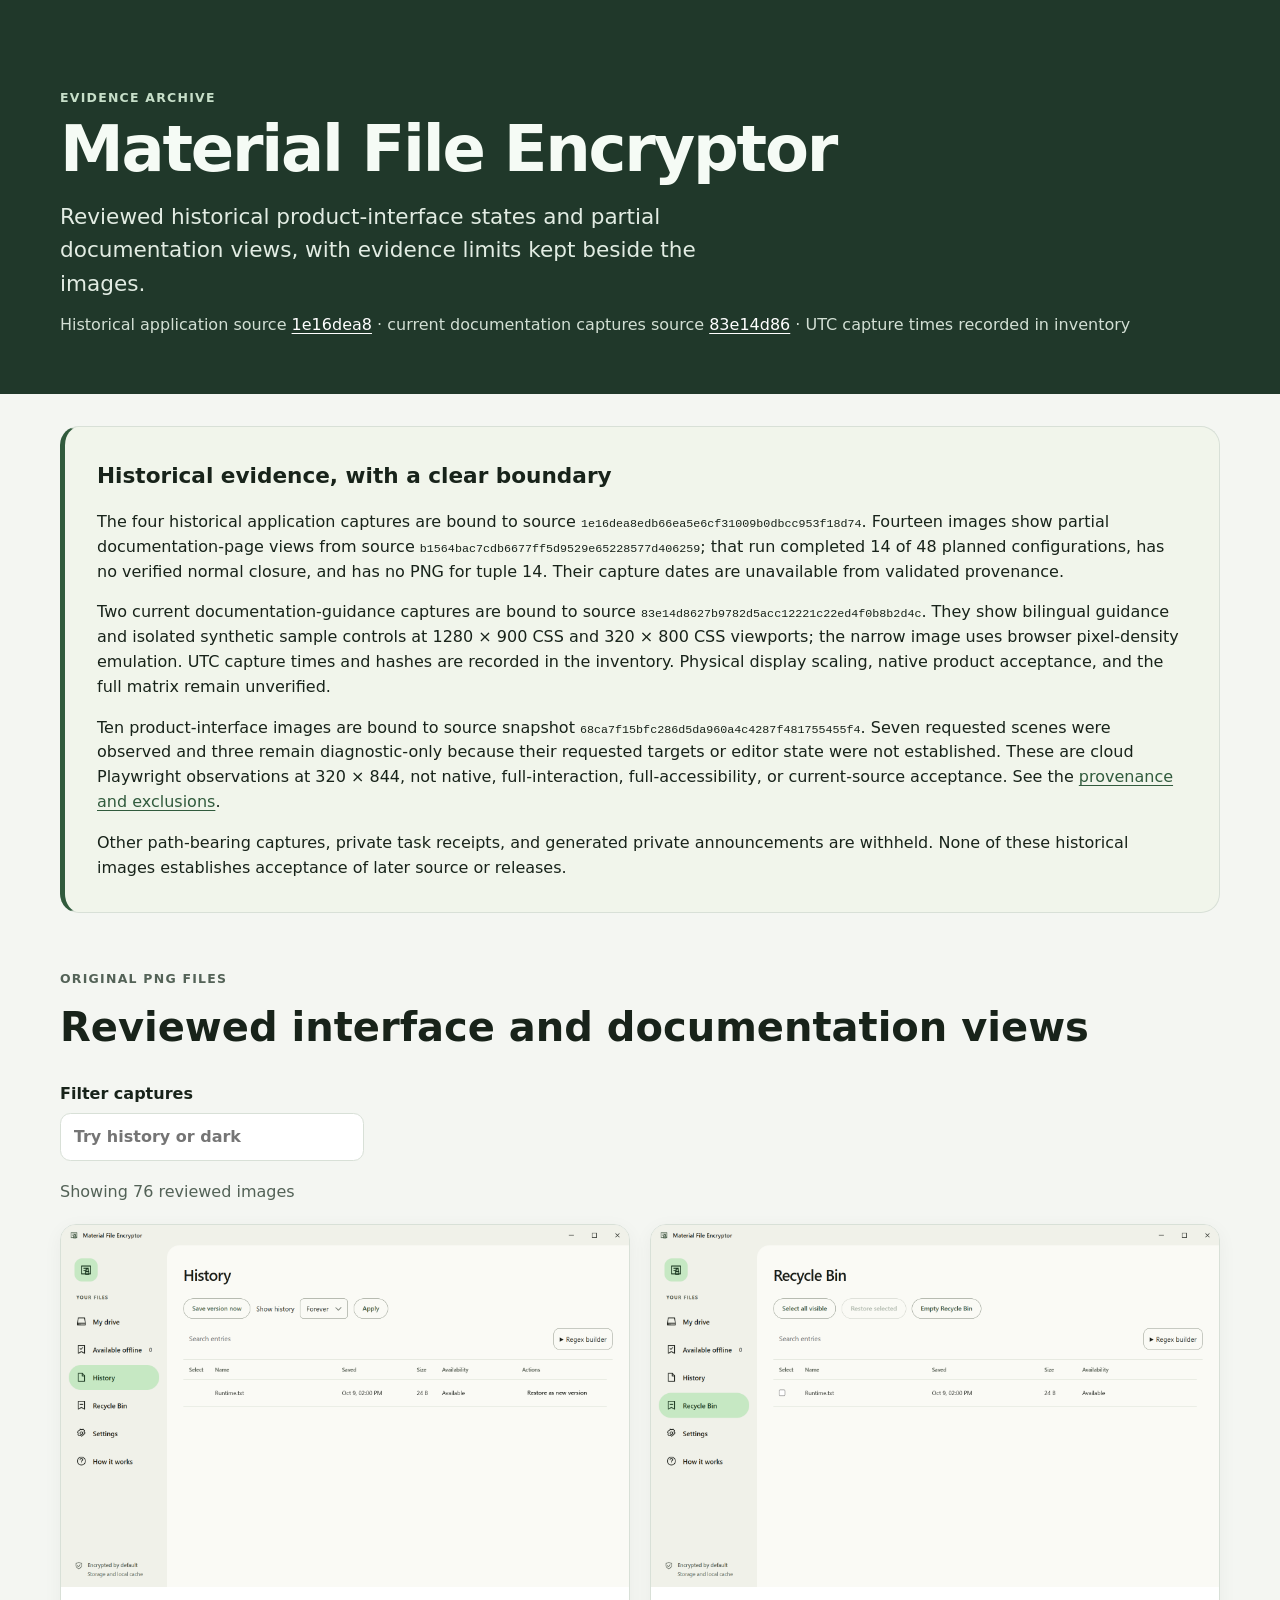
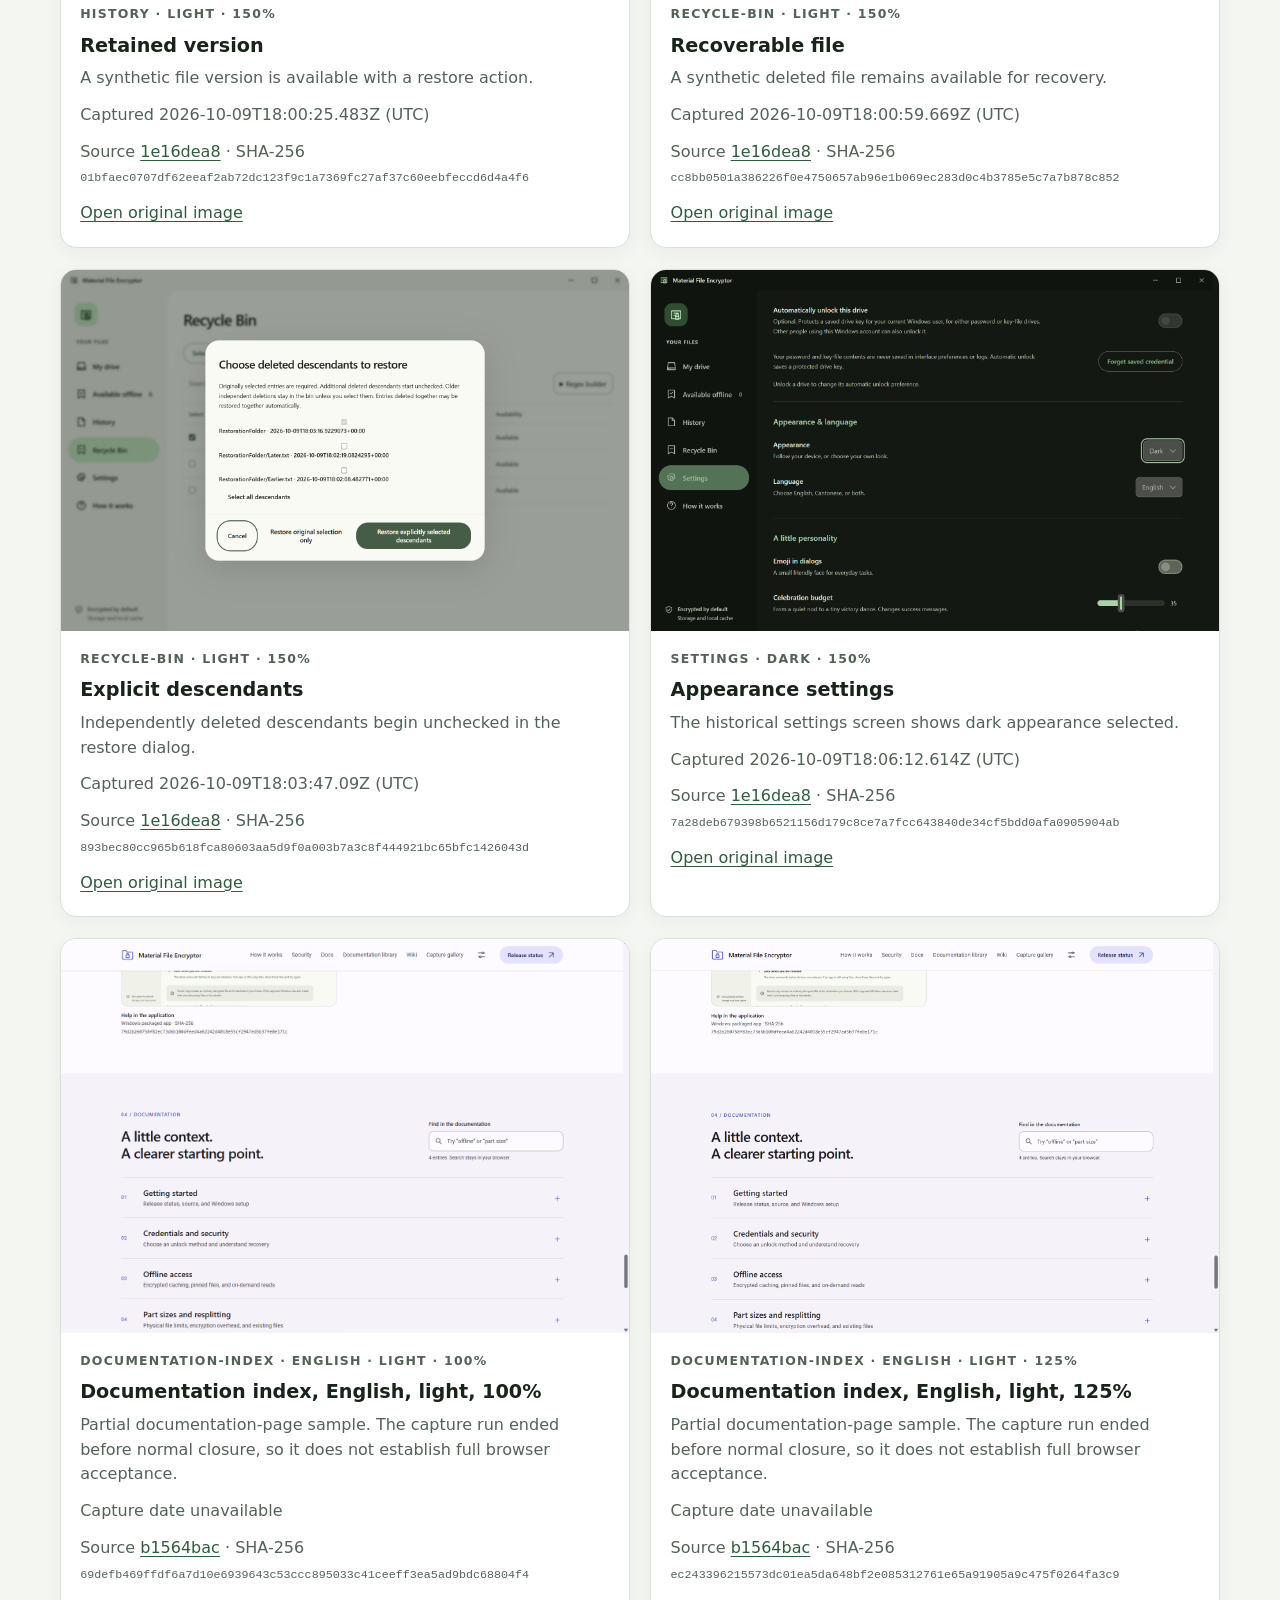
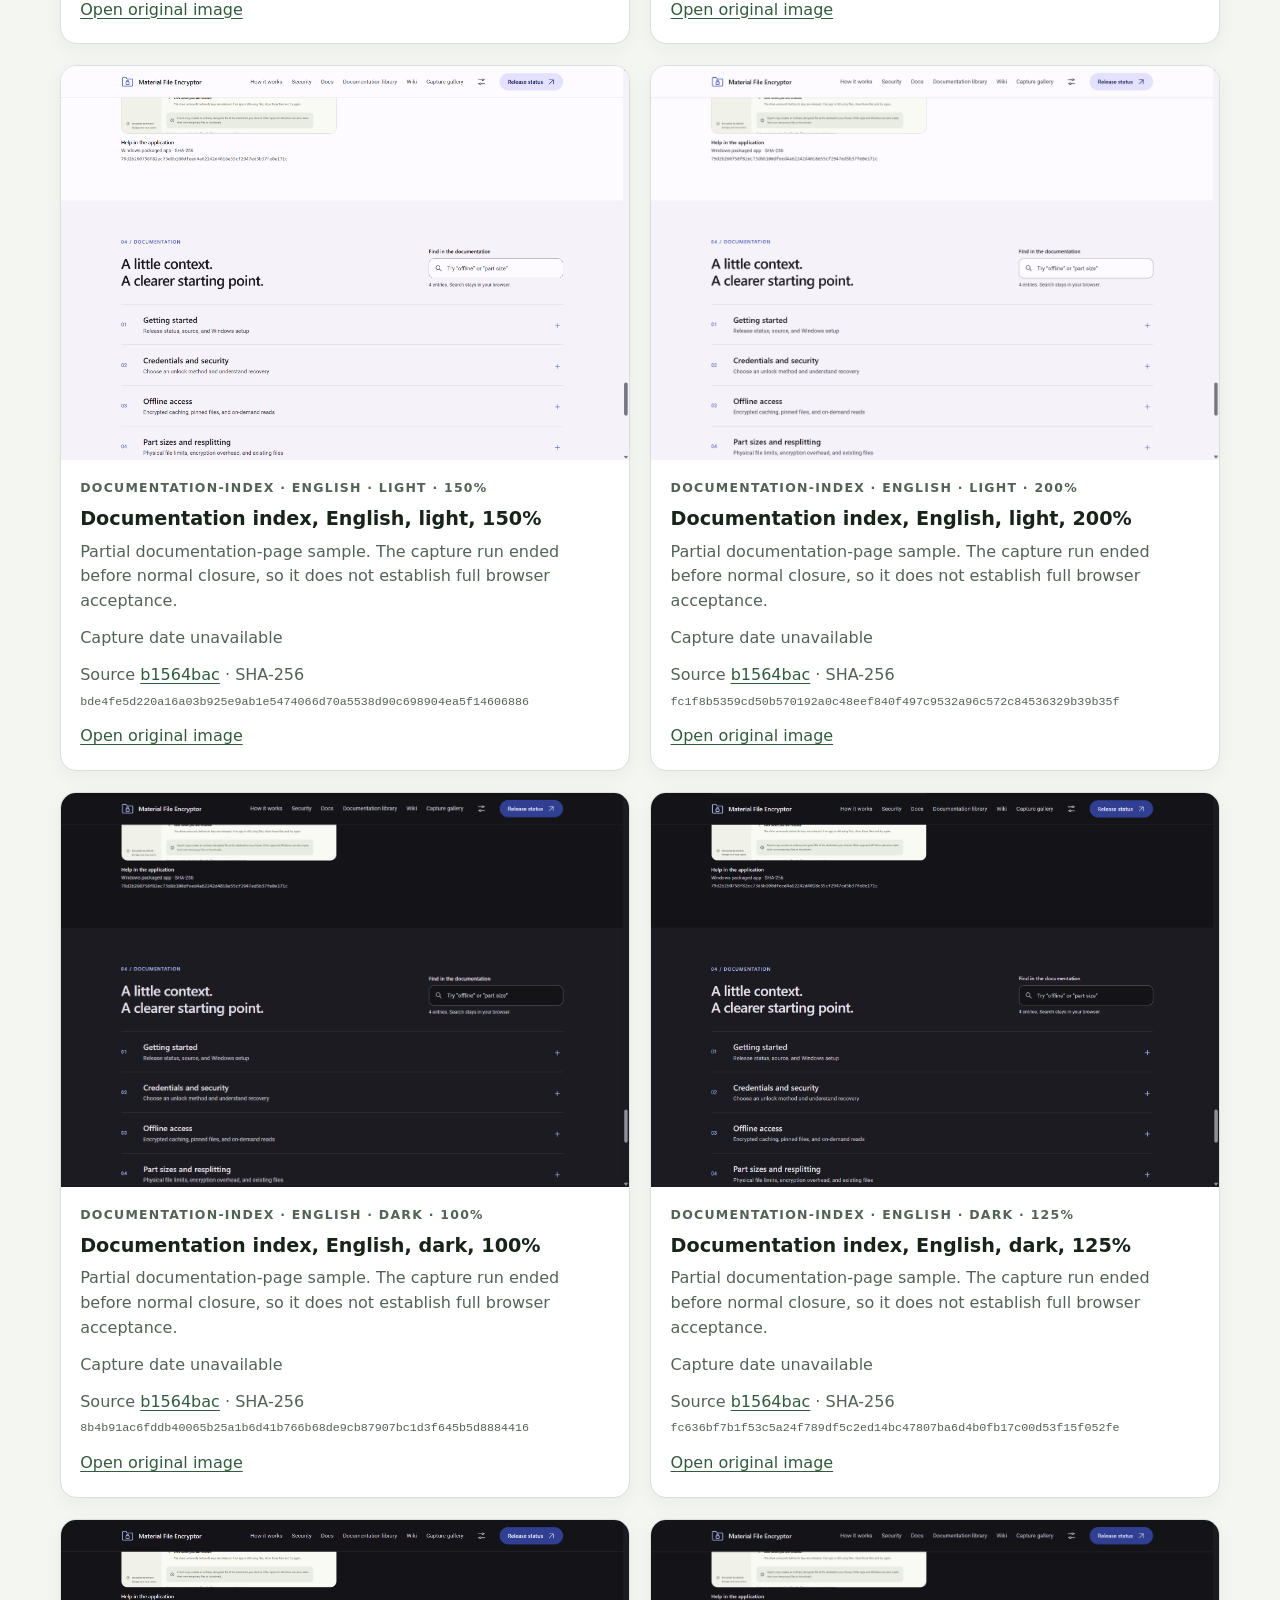
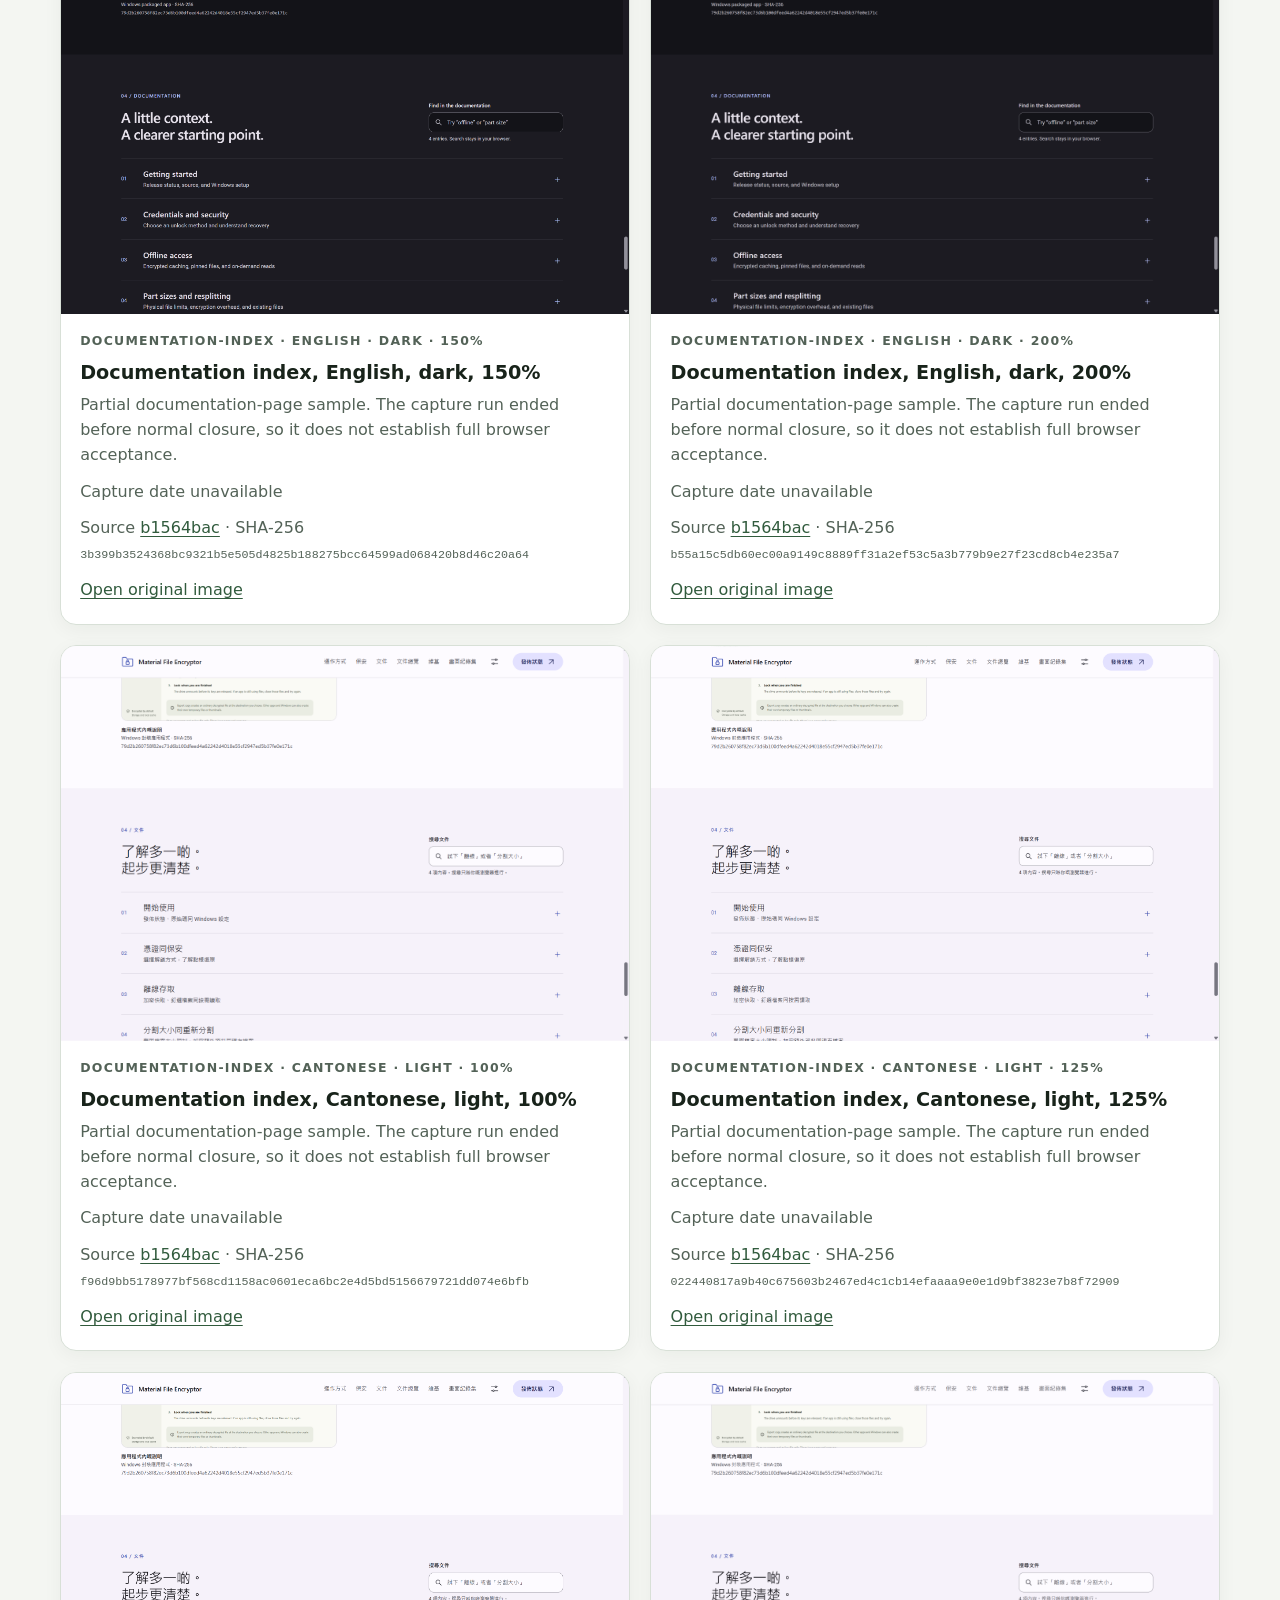
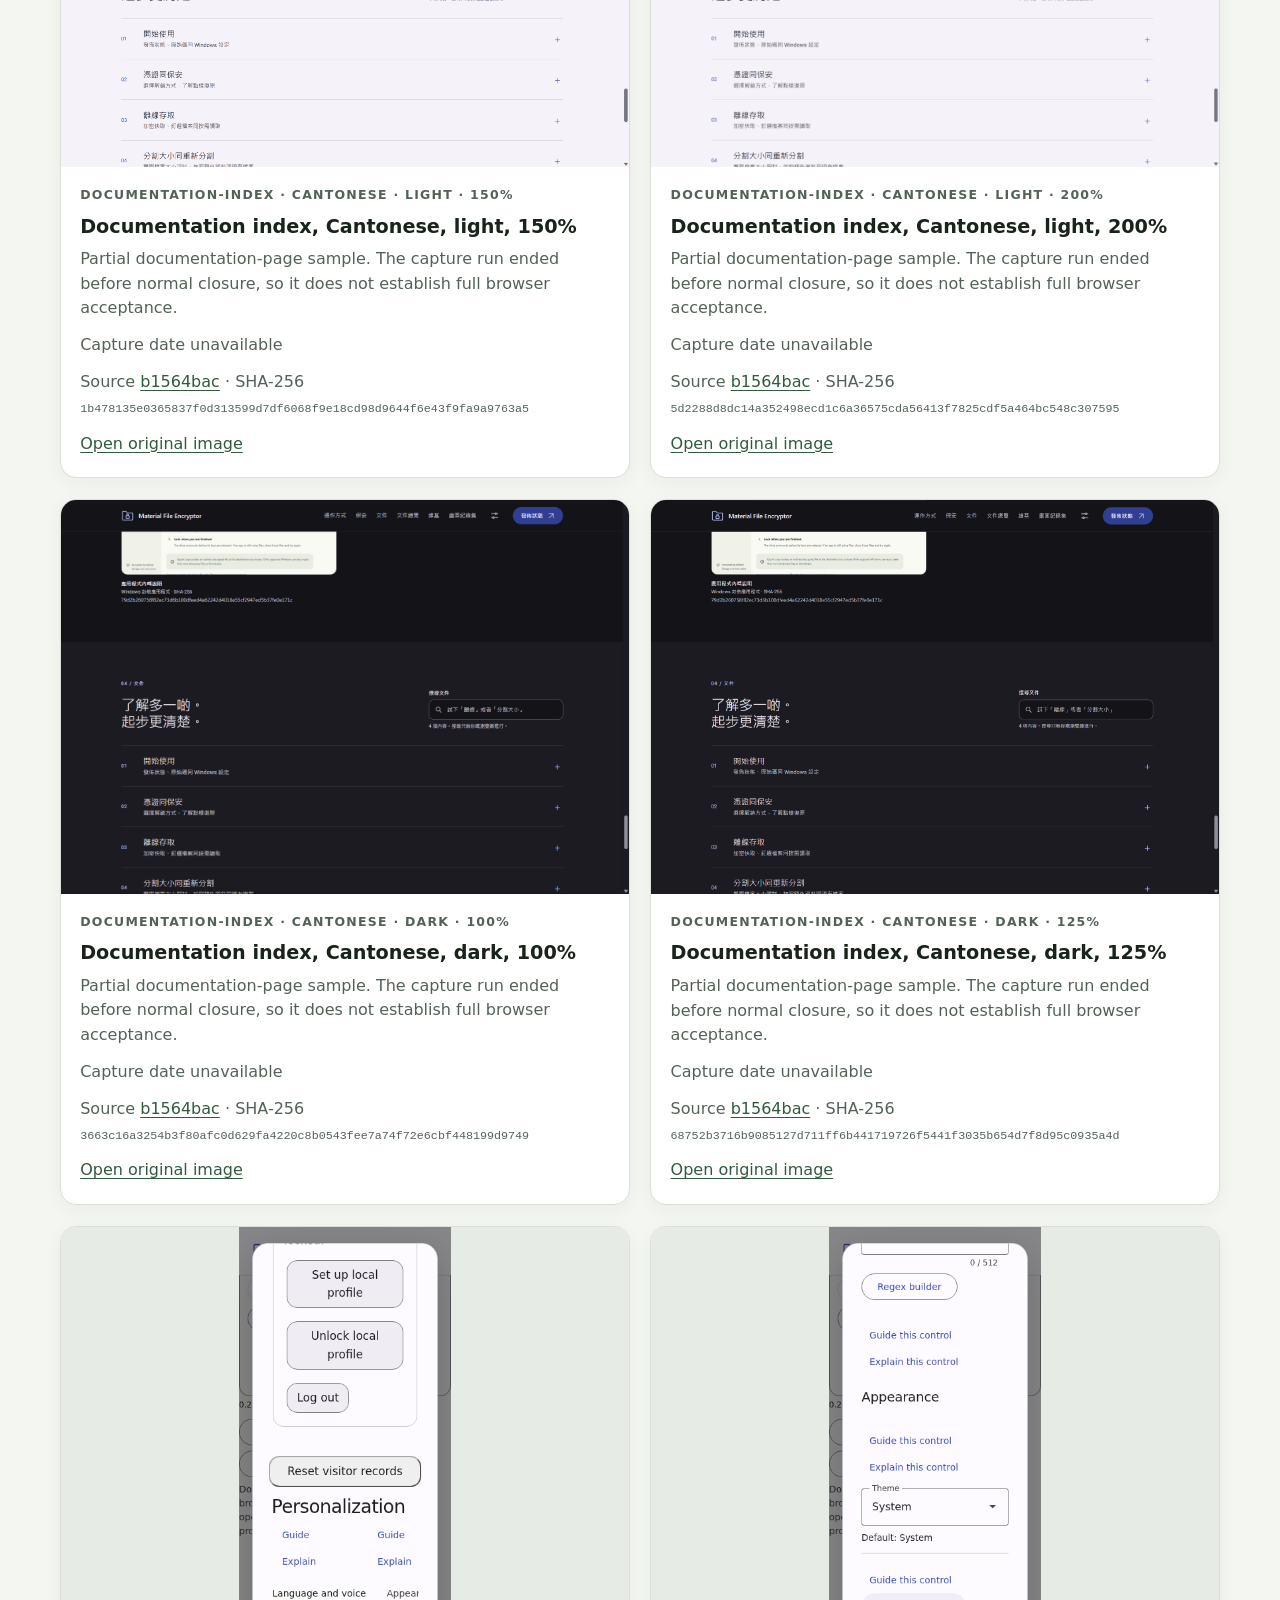
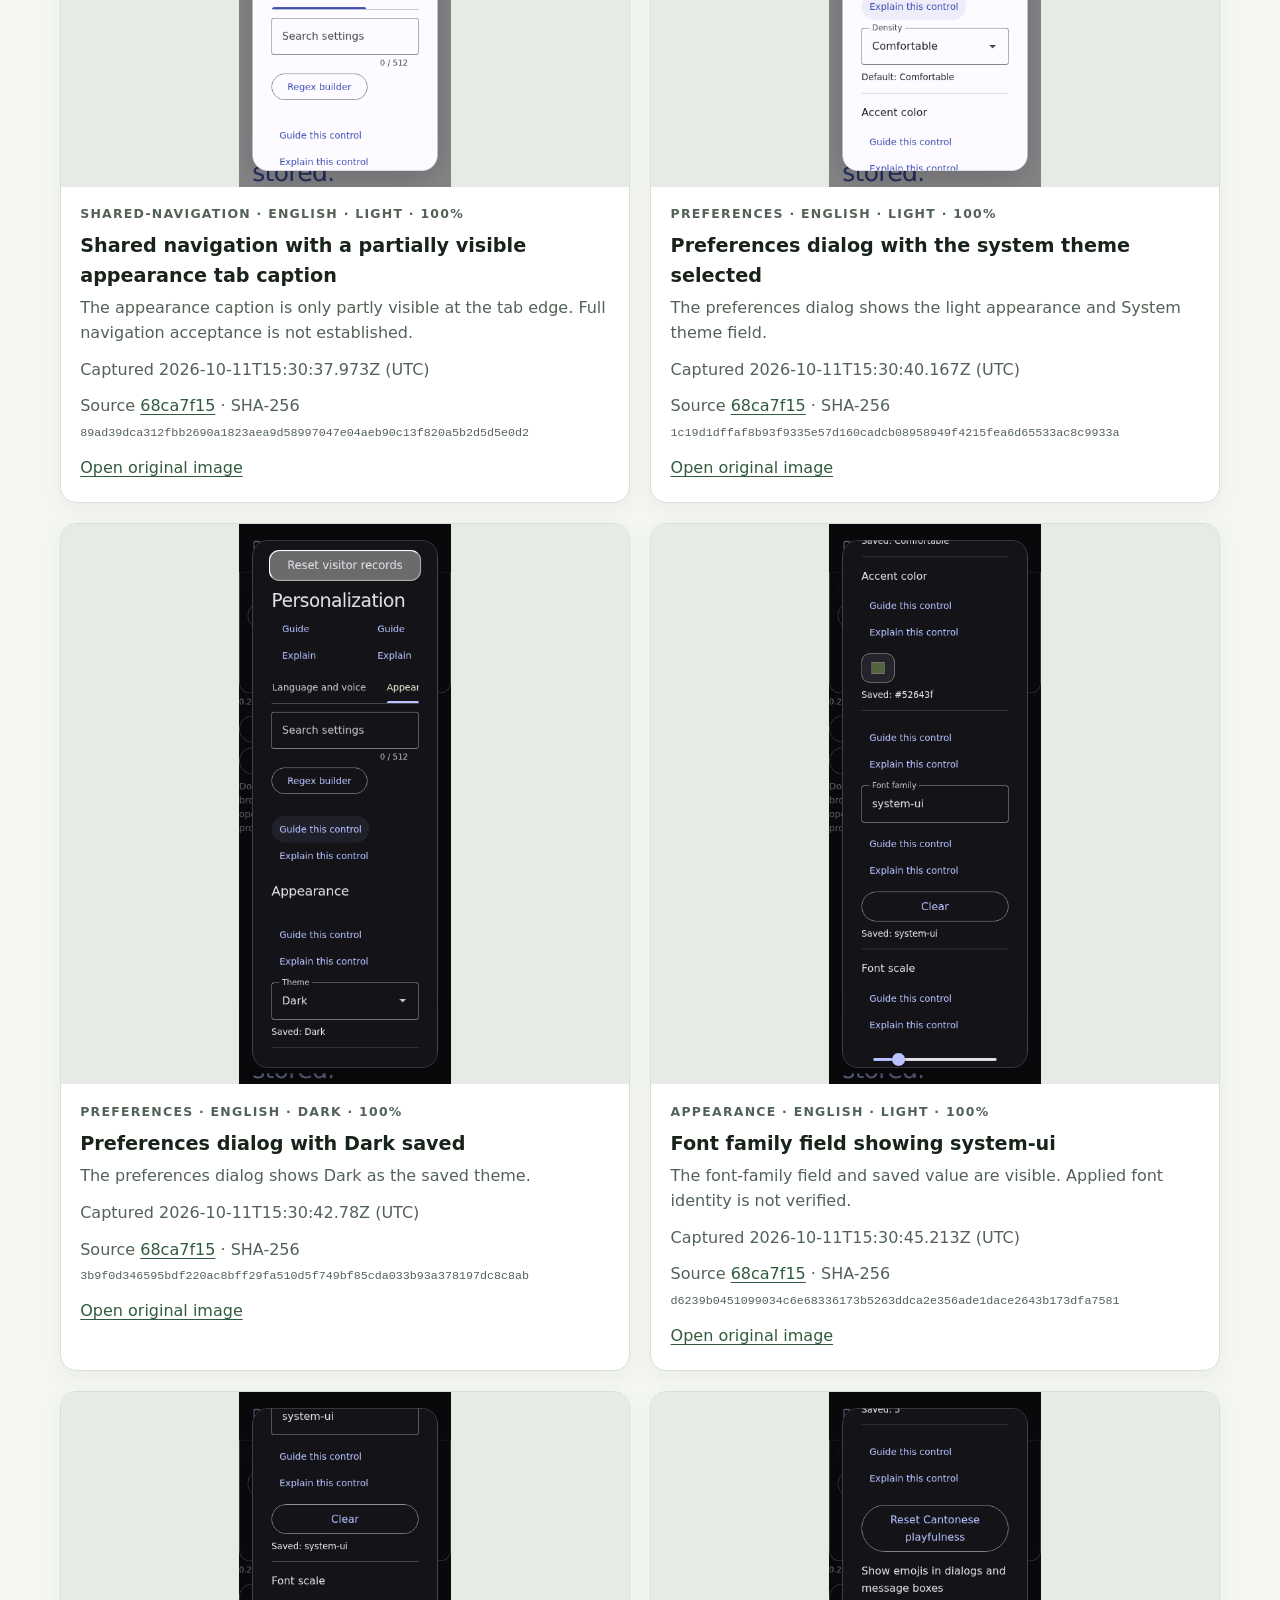
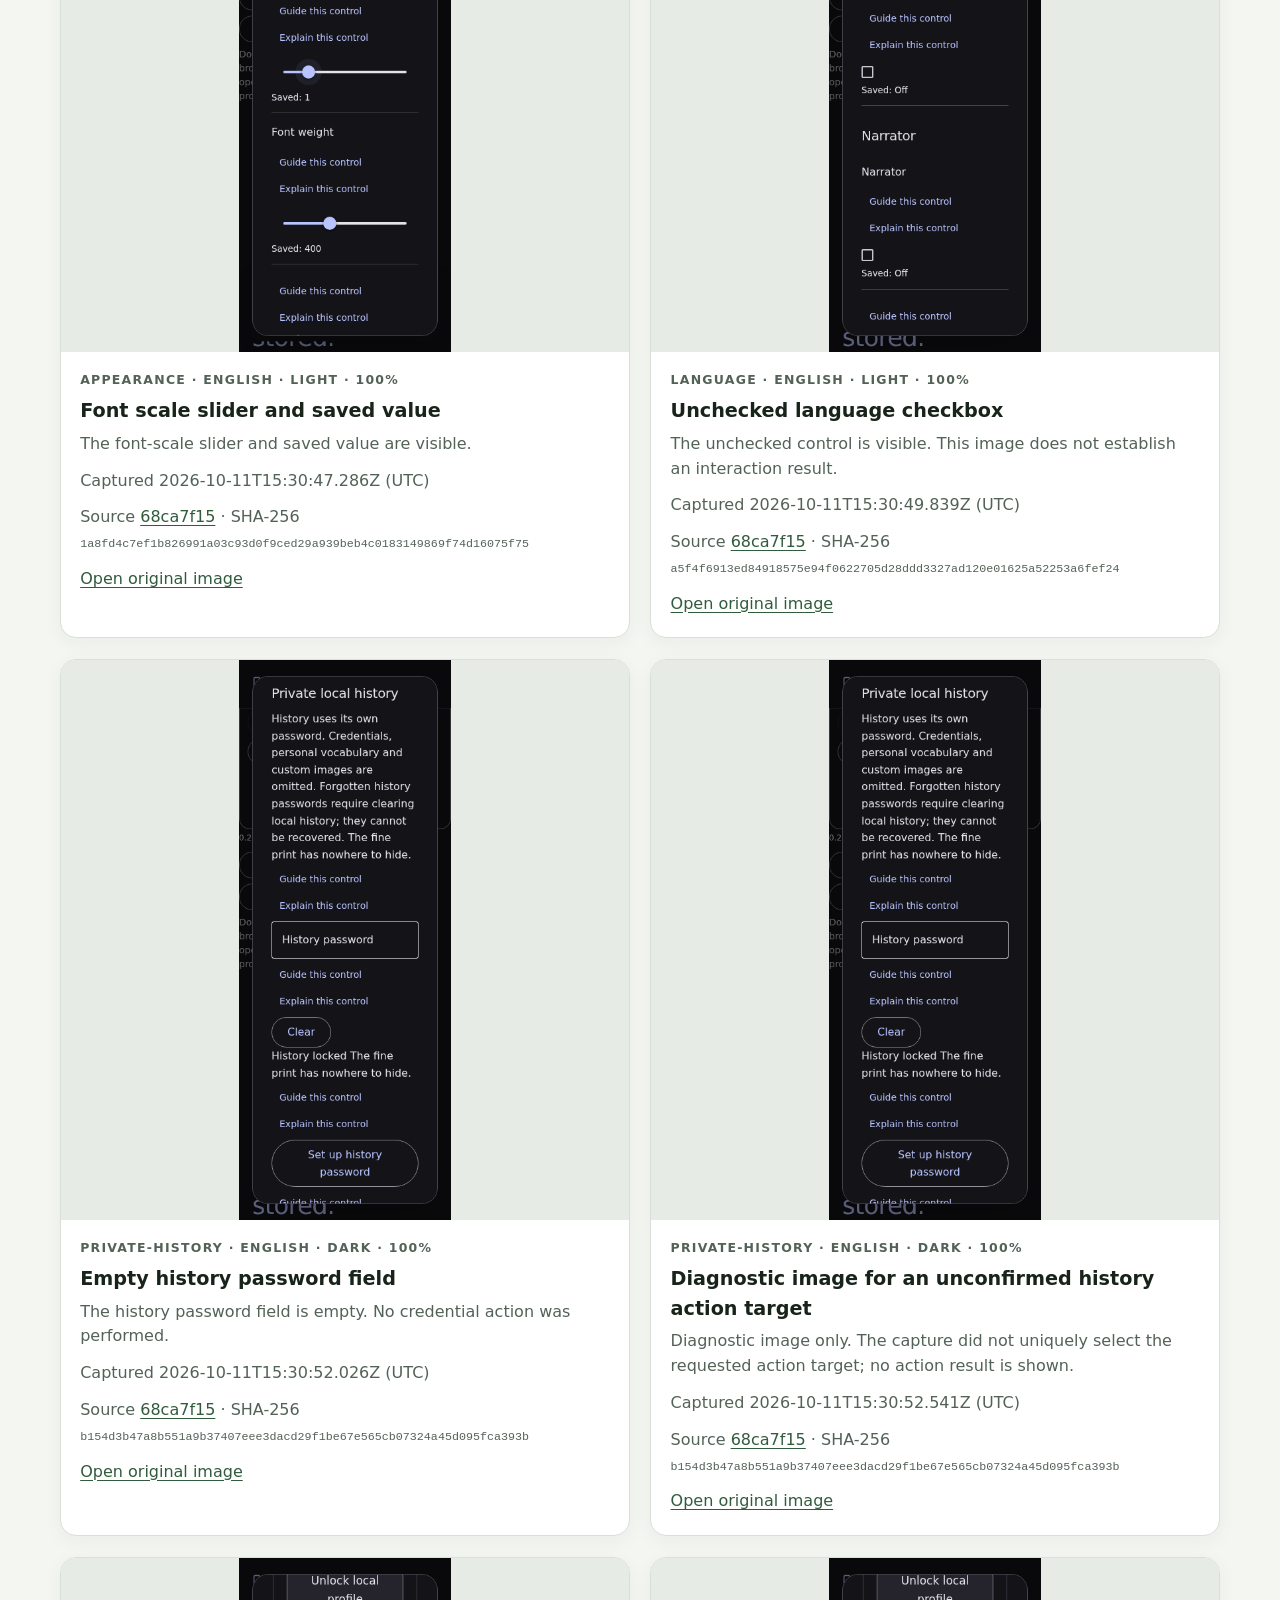
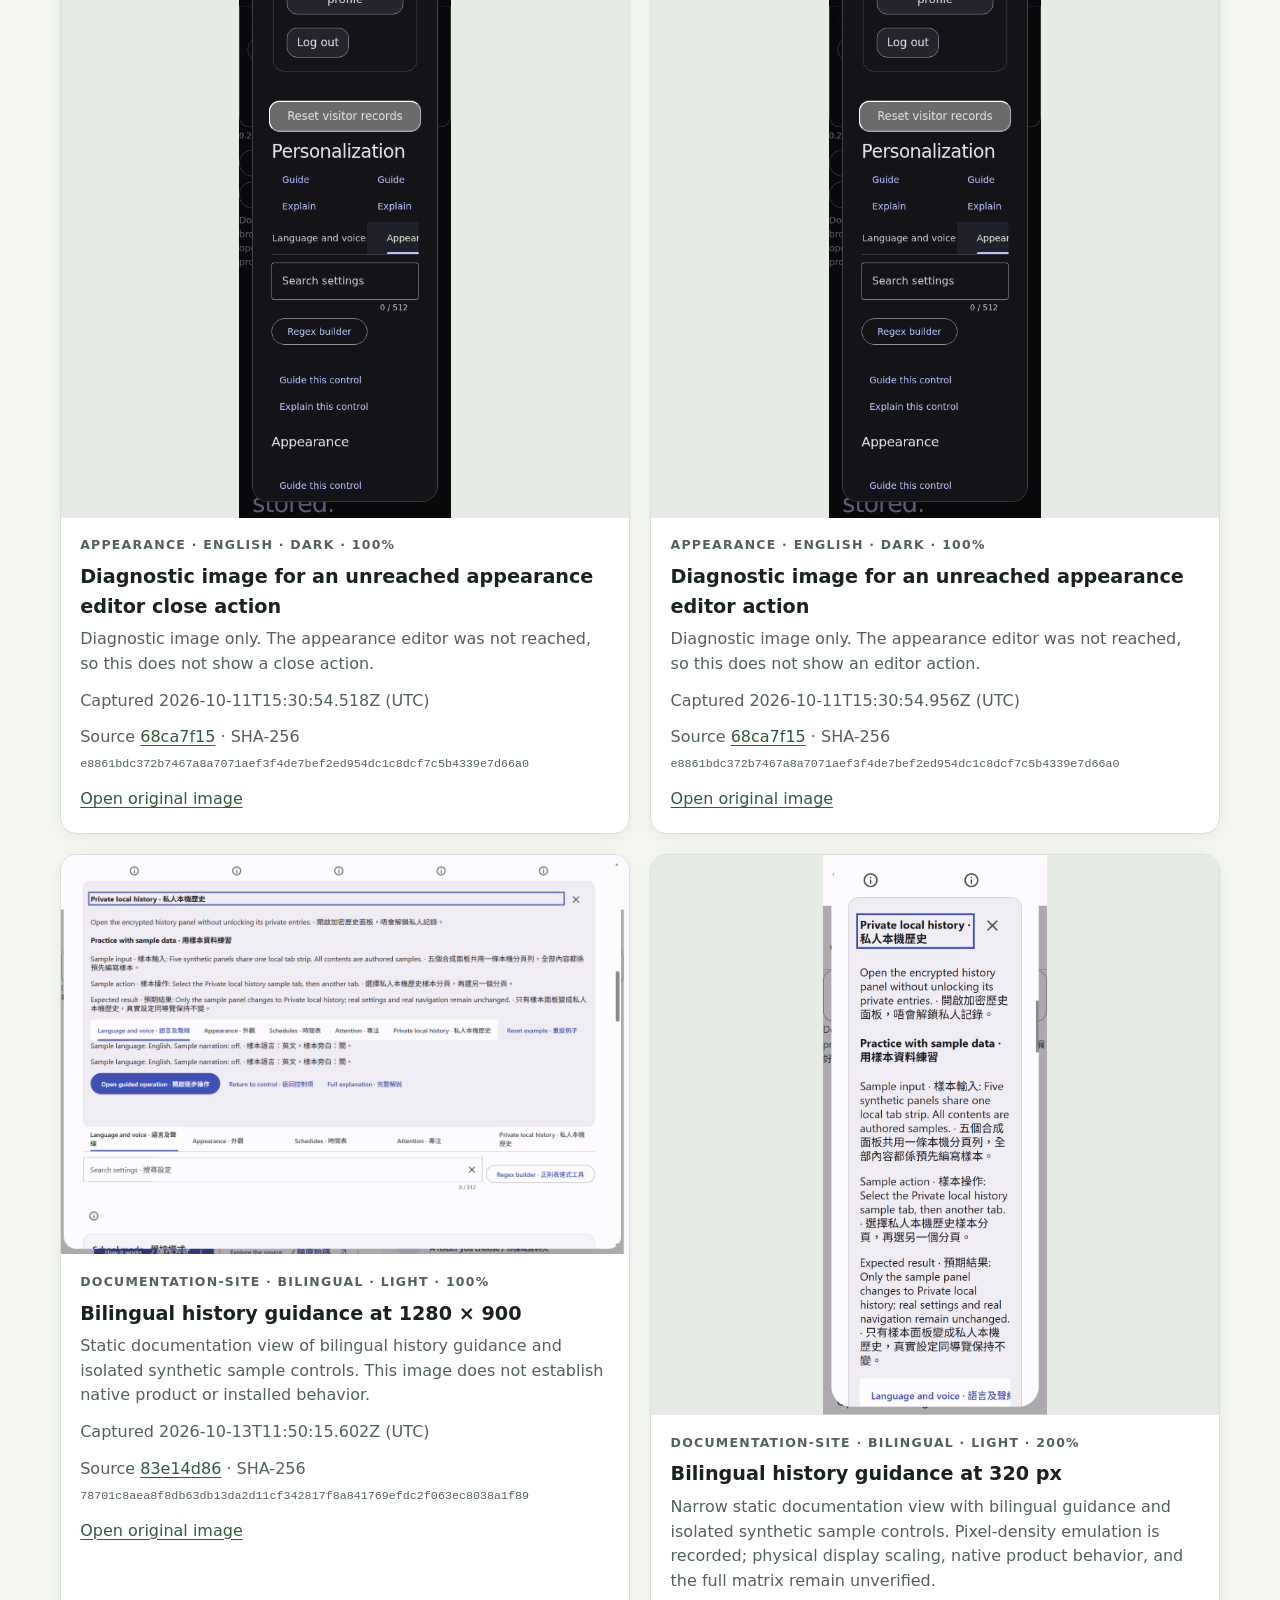
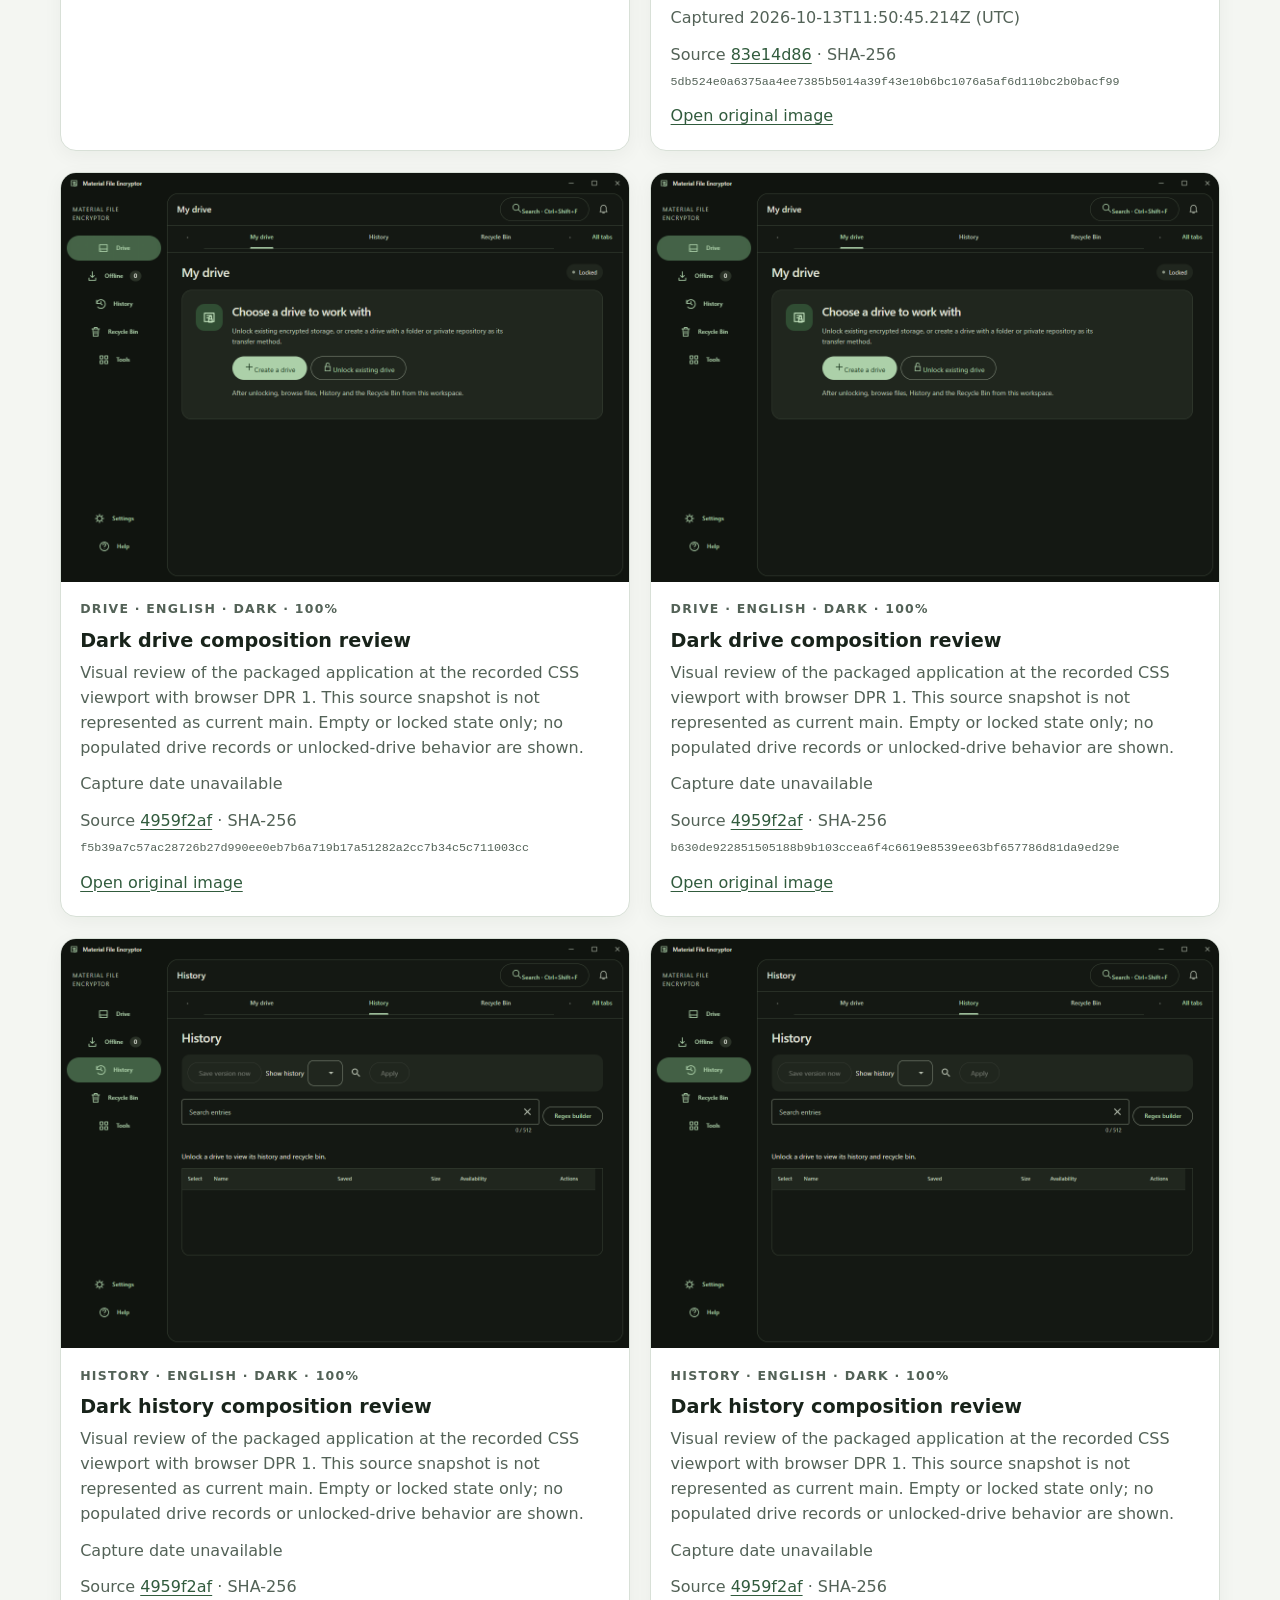
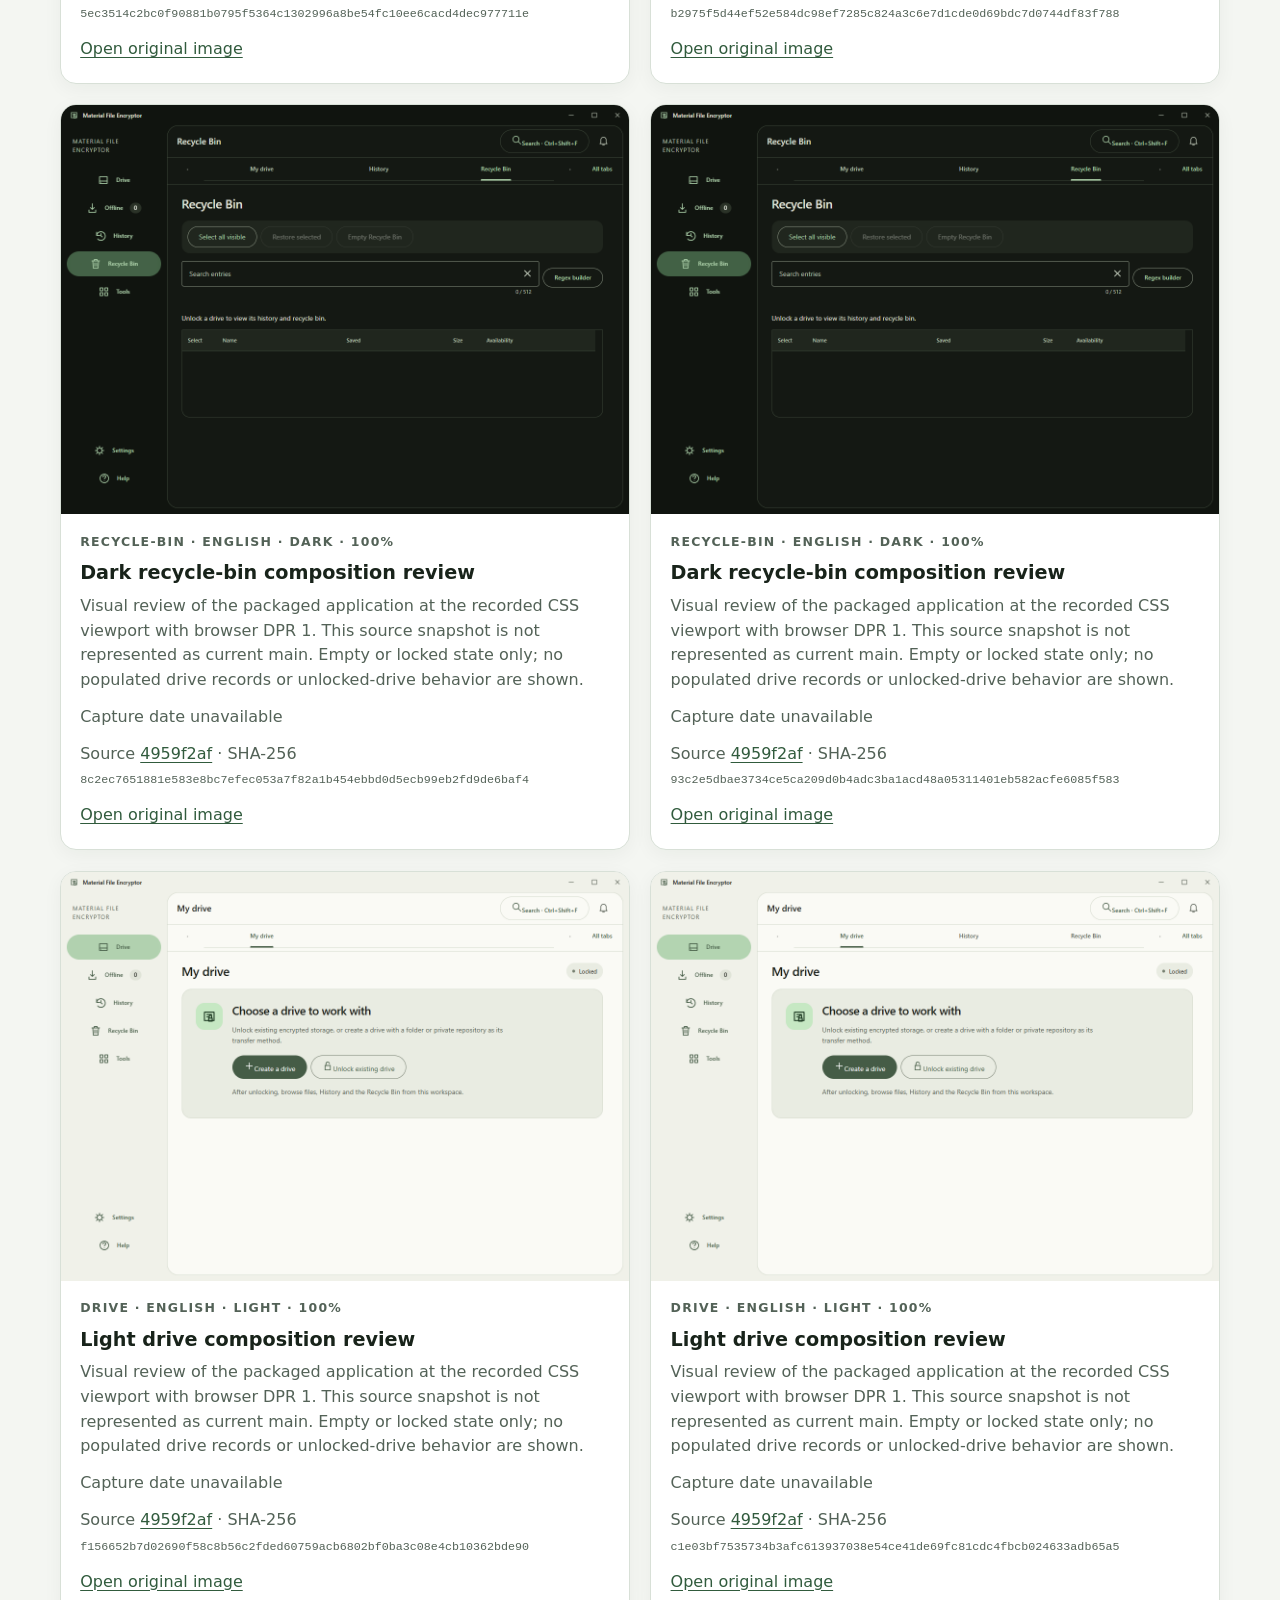
==== commit d40c6ba2: "Add reviewed full-ring focus captures Publish twelve original package-bound focus captures with per-" ====
--- a/docs/index.html
+++ b/docs/index.html
@@ -38,7 +38,7 @@
           <input id="capture-search" type="search" autocomplete="off" placeholder="Try history or dark">
         </label>
       </div>
-      <p id="result-count" class="result-count" aria-live="polite">Showing 64 reviewed images</p>
+      <p id="result-count" class="result-count" aria-live="polite">Showing 76 reviewed images</p>
       <div class="capture-grid" id="capture-grid">
         <article class="capture-card" data-search="history retained-version light 150% retained version a synthetic file version is available with a restore action.">
           <a class="image-link" href="captures/history-preview.png"><img src="captures/history-preview.png" alt="History view showing a retained synthetic file version and its restore action." width="1770" height="1128" loading="lazy"></a>
@@ -50,7 +50,7 @@
         </article>
         <article class="capture-card" data-search="recycle-bin explicit-descendant-dialog light 150% explicit descendants independently deleted descendants begin unchecked in the restore dialog.">
           <a class="image-link" href="captures/descendant-preview.png"><img src="captures/descendant-preview.png" alt="Restore dialog with independently deleted descendants left unchecked." width="1770" height="1128" loading="lazy"></a>
-          <div class="card-copy"><p class="card-kicker">recycle-bin · light · 150%</p><h3>Explicit descendants</h3><p>Independently deleted descendants begin unchecked in the restore dialog.</p><p>Captured 2026-10-09T18:03:47.090Z (UTC)</p><p>Source <a href="https://github.com/Ding-Ding-Projects/material-file-encryptor/commit/1e16dea8edb66ea5e6cf31009b0dbcc953f18d74">1e16dea8</a> · SHA-256 <code>893bec80cc965b618fca80603aa5d9f0a003b7a3c8f444921bc65bfc1426043d</code></p><a href="captures/descendant-preview.png">Open original image</a></div>
+          <div class="card-copy"><p class="card-kicker">recycle-bin · light · 150%</p><h3>Explicit descendants</h3><p>Independently deleted descendants begin unchecked in the restore dialog.</p><p>Captured 2026-10-09T18:03:47.09Z (UTC)</p><p>Source <a href="https://github.com/Ding-Ding-Projects/material-file-encryptor/commit/1e16dea8edb66ea5e6cf31009b0dbcc953f18d74">1e16dea8</a> · SHA-256 <code>893bec80cc965b618fca80603aa5d9f0a003b7a3c8f444921bc65bfc1426043d</code></p><a href="captures/descendant-preview.png">Open original image</a></div>
         </article>
         <article class="capture-card" data-search="settings appearance-dark dark 150% appearance settings the historical settings screen shows dark appearance selected.">
           <a class="image-link" href="captures/dark-settings-preview.png"><img src="captures/dark-settings-preview.png" alt="Settings screen showing the selected dark appearance and language controls." width="1770" height="1128" loading="lazy"></a>
@@ -122,7 +122,7 @@
         </article>
         <article class="capture-card" data-search="preferences preferences-after-dark-request dark english 100% preferences dialog with dark saved the preferences dialog shows dark as the saved theme.">
           <a class="image-link" href="captures/mfe-preferences-dark-saved-68ca.png"><img src="captures/mfe-preferences-dark-saved-68ca.png" alt="Preferences dialog with Dark saved." width="320" height="844" loading="lazy"></a>
-          <div class="card-copy"><p class="card-kicker">preferences · English · dark · 100%</p><h3>Preferences dialog with Dark saved</h3><p>The preferences dialog shows Dark as the saved theme.</p><p>Captured 2026-10-11T15:30:42.780Z (UTC)</p><p>Source <a href="https://github.com/Ding-Ding-Projects/material-file-encryptor/commit/68ca7f15bfc286d5da960a4c4287f481755455f4">68ca7f15</a> · SHA-256 <code>3b9f0d346595bdf220ac8bff29fa510d5f749bf85cda033b93a378197dc8c8ab</code></p><a href="captures/mfe-preferences-dark-saved-68ca.png">Open original image</a></div>
+          <div class="card-copy"><p class="card-kicker">preferences · English · dark · 100%</p><h3>Preferences dialog with Dark saved</h3><p>The preferences dialog shows Dark as the saved theme.</p><p>Captured 2026-10-11T15:30:42.78Z (UTC)</p><p>Source <a href="https://github.com/Ding-Ding-Projects/material-file-encryptor/commit/68ca7f15bfc286d5da960a4c4287f481755455f4">68ca7f15</a> · SHA-256 <code>3b9f0d346595bdf220ac8bff29fa510d5f749bf85cda033b93a378197dc8c8ab</code></p><a href="captures/mfe-preferences-dark-saved-68ca.png">Open original image</a></div>
         </article>
         <article class="capture-card" data-search="appearance appearance-font-family light english 100% font family field showing system-ui the font-family field and saved value are visible. applied font identity is not verified.">
           <a class="image-link" href="captures/mfe-font-family-value-68ca.png"><img src="captures/mfe-font-family-value-68ca.png" alt="Font family field showing system-ui." width="320" height="844" loading="lazy"></a>
@@ -282,11 +282,11 @@
         </article>
         <article class="capture-card" data-search="history keyboard-focus-after-adjustment-candidate dark english 100% dark history keyboard focus after outline-offset adjustment unmerged candidate snapshot only. the source change is not on main. the visible focus outline improves at the sides and bottom, while the top segment remains covered by the table header. browser dpr 1 emulation is not physical display-scale evidence. empty locked view only; populated rows and unlocked-drive behavior are not shown.">
           <a class="image-link" href="captures/mfe-composition-focus-after-880x650-dark-history-keyboard-focus.png"><img src="captures/mfe-composition-focus-after-880x650-dark-history-keyboard-focus.png" alt="Dark history view in the packaged application at 880 by 650 CSS pixels, with keyboard focus." width="880" height="650" loading="lazy"></a>
-          <div class="card-copy"><p class="card-kicker">history · English · dark · 100%</p><h3>Dark history keyboard focus after outline-offset adjustment</h3><p>Unmerged candidate snapshot only. The source change is not on main. The visible focus outline improves at the sides and bottom, while the top segment remains covered by the table header. Browser DPR 1 emulation is not physical display-scale evidence. Empty locked view only; populated rows and unlocked-drive behavior are not shown.</p><p>Captured 2026-10-14T01:05:46.470Z (UTC)</p><p>Source <a href="https://github.com/Ding-Ding-Projects/material-file-encryptor/commit/f77845127b457fb30692346aae591d9a3501237d">f7784512</a> · SHA-256 <code>87750f1b3c5690939dabeaa2c47648b33b0546274cb5f2803b6d247108b9b10d</code></p><a href="captures/mfe-composition-focus-after-880x650-dark-history-keyboard-focus.png">Open original image</a></div>
+          <div class="card-copy"><p class="card-kicker">history · English · dark · 100%</p><h3>Dark history keyboard focus after outline-offset adjustment</h3><p>Unmerged candidate snapshot only. The source change is not on main. The visible focus outline improves at the sides and bottom, while the top segment remains covered by the table header. Browser DPR 1 emulation is not physical display-scale evidence. Empty locked view only; populated rows and unlocked-drive behavior are not shown.</p><p>Captured 2026-10-14T01:05:46.47Z (UTC)</p><p>Source <a href="https://github.com/Ding-Ding-Projects/material-file-encryptor/commit/f77845127b457fb30692346aae591d9a3501237d">f7784512</a> · SHA-256 <code>87750f1b3c5690939dabeaa2c47648b33b0546274cb5f2803b6d247108b9b10d</code></p><a href="captures/mfe-composition-focus-after-880x650-dark-history-keyboard-focus.png">Open original image</a></div>
         </article>
         <article class="capture-card" data-search="recycle-bin keyboard-focus-after-adjustment-candidate dark english 100% dark recycle-bin keyboard focus after outline-offset adjustment unmerged candidate snapshot only. the source change is not on main. the visible focus outline improves at the sides and bottom, while the top segment remains covered by the table header. browser dpr 1 emulation is not physical display-scale evidence. empty locked view only; populated rows and unlocked-drive behavior are not shown.">
           <a class="image-link" href="captures/mfe-composition-focus-after-880x650-dark-recycle-keyboard-focus.png"><img src="captures/mfe-composition-focus-after-880x650-dark-recycle-keyboard-focus.png" alt="Dark recycle-bin view in the packaged application at 880 by 650 CSS pixels, with keyboard focus." width="880" height="650" loading="lazy"></a>
-          <div class="card-copy"><p class="card-kicker">recycle-bin · English · dark · 100%</p><h3>Dark recycle-bin keyboard focus after outline-offset adjustment</h3><p>Unmerged candidate snapshot only. The source change is not on main. The visible focus outline improves at the sides and bottom, while the top segment remains covered by the table header. Browser DPR 1 emulation is not physical display-scale evidence. Empty locked view only; populated rows and unlocked-drive behavior are not shown.</p><p>Captured 2026-10-14T01:05:47.610Z (UTC)</p><p>Source <a href="https://github.com/Ding-Ding-Projects/material-file-encryptor/commit/f77845127b457fb30692346aae591d9a3501237d">f7784512</a> · SHA-256 <code>8c0916ae3ad042aa8aace605f4bfe5f513c68ac83621525433bc9715465ab70a</code></p><a href="captures/mfe-composition-focus-after-880x650-dark-recycle-keyboard-focus.png">Open original image</a></div>
+          <div class="card-copy"><p class="card-kicker">recycle-bin · English · dark · 100%</p><h3>Dark recycle-bin keyboard focus after outline-offset adjustment</h3><p>Unmerged candidate snapshot only. The source change is not on main. The visible focus outline improves at the sides and bottom, while the top segment remains covered by the table header. Browser DPR 1 emulation is not physical display-scale evidence. Empty locked view only; populated rows and unlocked-drive behavior are not shown.</p><p>Captured 2026-10-14T01:05:47.61Z (UTC)</p><p>Source <a href="https://github.com/Ding-Ding-Projects/material-file-encryptor/commit/f77845127b457fb30692346aae591d9a3501237d">f7784512</a> · SHA-256 <code>8c0916ae3ad042aa8aace605f4bfe5f513c68ac83621525433bc9715465ab70a</code></p><a href="captures/mfe-composition-focus-after-880x650-dark-recycle-keyboard-focus.png">Open original image</a></div>
         </article>
         <article class="capture-card" data-search="history keyboard-focus-after-adjustment-candidate light english 100% light history keyboard focus after outline-offset adjustment unmerged candidate snapshot only. the source change is not on main. the visible focus outline improves at the sides and bottom, while the top segment remains covered by the table header. browser dpr 1 emulation is not physical display-scale evidence. empty locked view only; populated rows and unlocked-drive behavior are not shown.">
           <a class="image-link" href="captures/mfe-composition-focus-after-880x650-light-history-keyboard-focus.png"><img src="captures/mfe-composition-focus-after-880x650-light-history-keyboard-focus.png" alt="Light history view in the packaged application at 880 by 650 CSS pixels, with keyboard focus." width="880" height="650" loading="lazy"></a>
@@ -295,6 +295,54 @@
         <article class="capture-card" data-search="recycle-bin keyboard-focus-after-adjustment-candidate light english 100% light recycle-bin keyboard focus after outline-offset adjustment unmerged candidate snapshot only. the source change is not on main. the visible focus outline improves at the sides and bottom, while the top segment remains covered by the table header. browser dpr 1 emulation is not physical display-scale evidence. empty locked view only; populated rows and unlocked-drive behavior are not shown.">
           <a class="image-link" href="captures/mfe-composition-focus-after-880x650-light-recycle-keyboard-focus.png"><img src="captures/mfe-composition-focus-after-880x650-light-recycle-keyboard-focus.png" alt="Light recycle-bin view in the packaged application at 880 by 650 CSS pixels, with keyboard focus." width="880" height="650" loading="lazy"></a>
           <div class="card-copy"><p class="card-kicker">recycle-bin · English · light · 100%</p><h3>Light recycle-bin keyboard focus after outline-offset adjustment</h3><p>Unmerged candidate snapshot only. The source change is not on main. The visible focus outline improves at the sides and bottom, while the top segment remains covered by the table header. Browser DPR 1 emulation is not physical display-scale evidence. Empty locked view only; populated rows and unlocked-drive behavior are not shown.</p><p>Captured 2026-10-14T01:05:44.821Z (UTC)</p><p>Source <a href="https://github.com/Ding-Ding-Projects/material-file-encryptor/commit/f77845127b457fb30692346aae591d9a3501237d">f7784512</a> · SHA-256 <code>406cf5e7c83072b9772a96506f800f5b34a0aa5511cbbea1a6543508b8f7ddb0</code></p><a href="captures/mfe-composition-focus-after-880x650-light-recycle-keyboard-focus.png">Open original image</a></div>
+        </article>
+        <article class="capture-card" data-search="history keyboard-focus-history dark english 100% fully visible keyboard focus, history, dark theme the focus outline remains visible after scrolling the narrow view. this is an empty or locked view and does not establish populated-record behavior.">
+          <a class="image-link" href="captures/mfe-full-ring-1180x850-dark-history-keyboard-focus.png"><img src="captures/mfe-full-ring-1180x850-dark-history-keyboard-focus.png" alt="Keyboard focus outline visible around the history view, dark theme, at 1180x850 CSS pixels." width="1180" height="850" loading="lazy"></a>
+          <div class="card-copy"><p class="card-kicker">history · English · dark · 100%</p><h3>Fully visible keyboard focus, history, dark theme</h3><p>The focus outline remains visible after scrolling the narrow view. This is an empty or locked view and does not establish populated-record behavior.</p><p>Captured 2026-10-14T02:10:35.569Z (UTC)</p><p>Source <a href="https://github.com/Ding-Ding-Projects/material-file-encryptor/commit/56c61a606e28a5c12968eef567a52fc2ad035ebb">56c61a60</a> · SHA-256 <code>4757fd27d1098b4c2cd2493edbe7728cdb25306104dc5f990b37de2e40cf00f4</code></p><a href="captures/mfe-full-ring-1180x850-dark-history-keyboard-focus.png">Open original image</a></div>
+        </article>
+        <article class="capture-card" data-search="recycle-bin keyboard-focus-recycle-bin dark english 100% fully visible keyboard focus, recycle-bin, dark theme the focus outline remains visible after scrolling the narrow view. this is an empty or locked view and does not establish populated-record behavior.">
+          <a class="image-link" href="captures/mfe-full-ring-1180x850-dark-recycle-keyboard-focus.png"><img src="captures/mfe-full-ring-1180x850-dark-recycle-keyboard-focus.png" alt="Keyboard focus outline visible around the recycle-bin view, dark theme, at 1180x850 CSS pixels." width="1180" height="850" loading="lazy"></a>
+          <div class="card-copy"><p class="card-kicker">recycle-bin · English · dark · 100%</p><h3>Fully visible keyboard focus, recycle-bin, dark theme</h3><p>The focus outline remains visible after scrolling the narrow view. This is an empty or locked view and does not establish populated-record behavior.</p><p>Captured 2026-10-14T02:10:37.152Z (UTC)</p><p>Source <a href="https://github.com/Ding-Ding-Projects/material-file-encryptor/commit/56c61a606e28a5c12968eef567a52fc2ad035ebb">56c61a60</a> · SHA-256 <code>6856c98f4954db4cf32a8a24bf2d40a25729907bb61bfd89e1f72993fd3ac724</code></p><a href="captures/mfe-full-ring-1180x850-dark-recycle-keyboard-focus.png">Open original image</a></div>
+        </article>
+        <article class="capture-card" data-search="history keyboard-focus-history light english 100% fully visible keyboard focus, history, light theme the focus outline remains visible after scrolling the narrow view. this is an empty or locked view and does not establish populated-record behavior.">
+          <a class="image-link" href="captures/mfe-full-ring-1180x850-light-history-keyboard-focus.png"><img src="captures/mfe-full-ring-1180x850-light-history-keyboard-focus.png" alt="Keyboard focus outline visible around the history view, light theme, at 1180x850 CSS pixels." width="1180" height="850" loading="lazy"></a>
+          <div class="card-copy"><p class="card-kicker">history · English · light · 100%</p><h3>Fully visible keyboard focus, history, light theme</h3><p>The focus outline remains visible after scrolling the narrow view. This is an empty or locked view and does not establish populated-record behavior.</p><p>Captured 2026-10-14T02:10:32.350Z (UTC)</p><p>Source <a href="https://github.com/Ding-Ding-Projects/material-file-encryptor/commit/56c61a606e28a5c12968eef567a52fc2ad035ebb">56c61a60</a> · SHA-256 <code>6fbd35e6698f97efa4e71343da213fc50cc7bc23860c25d8dc0ddb2ff1766af4</code></p><a href="captures/mfe-full-ring-1180x850-light-history-keyboard-focus.png">Open original image</a></div>
+        </article>
+        <article class="capture-card" data-search="recycle-bin keyboard-focus-recycle-bin light english 100% fully visible keyboard focus, recycle-bin, light theme the focus outline remains visible after scrolling the narrow view. this is an empty or locked view and does not establish populated-record behavior.">
+          <a class="image-link" href="captures/mfe-full-ring-1180x850-light-recycle-keyboard-focus.png"><img src="captures/mfe-full-ring-1180x850-light-recycle-keyboard-focus.png" alt="Keyboard focus outline visible around the recycle-bin view, light theme, at 1180x850 CSS pixels." width="1180" height="850" loading="lazy"></a>
+          <div class="card-copy"><p class="card-kicker">recycle-bin · English · light · 100%</p><h3>Fully visible keyboard focus, recycle-bin, light theme</h3><p>The focus outline remains visible after scrolling the narrow view. This is an empty or locked view and does not establish populated-record behavior.</p><p>Captured 2026-10-14T02:10:33.718Z (UTC)</p><p>Source <a href="https://github.com/Ding-Ding-Projects/material-file-encryptor/commit/56c61a606e28a5c12968eef567a52fc2ad035ebb">56c61a60</a> · SHA-256 <code>7320b878cb6d7c1b7b5507373955ea7b0eb5925455c48c421f262db9baf8a187</code></p><a href="captures/mfe-full-ring-1180x850-light-recycle-keyboard-focus.png">Open original image</a></div>
+        </article>
+        <article class="capture-card" data-search="history keyboard-focus-history dark english 100% fully visible keyboard focus, history, dark theme the focus outline remains visible after scrolling the narrow view. this is an empty or locked view and does not establish populated-record behavior.">
+          <a class="image-link" href="captures/mfe-full-ring-880x650-dark-history-keyboard-focus.png"><img src="captures/mfe-full-ring-880x650-dark-history-keyboard-focus.png" alt="Keyboard focus outline visible around the history view, dark theme, at 880x650 CSS pixels." width="880" height="650" loading="lazy"></a>
+          <div class="card-copy"><p class="card-kicker">history · English · dark · 100%</p><h3>Fully visible keyboard focus, history, dark theme</h3><p>The focus outline remains visible after scrolling the narrow view. This is an empty or locked view and does not establish populated-record behavior.</p><p>Captured 2026-10-14T02:10:42.742Z (UTC)</p><p>Source <a href="https://github.com/Ding-Ding-Projects/material-file-encryptor/commit/56c61a606e28a5c12968eef567a52fc2ad035ebb">56c61a60</a> · SHA-256 <code>dd059497ba93af889208a26d7e785bf1da6fd26a121f88ea63bbcbcab92d4c39</code></p><a href="captures/mfe-full-ring-880x650-dark-history-keyboard-focus.png">Open original image</a></div>
+        </article>
+        <article class="capture-card" data-search="recycle-bin keyboard-focus-recycle-bin dark english 100% fully visible keyboard focus, recycle-bin, dark theme the focus outline remains visible after scrolling the narrow view. this is an empty or locked view and does not establish populated-record behavior.">
+          <a class="image-link" href="captures/mfe-full-ring-880x650-dark-recycle-keyboard-focus.png"><img src="captures/mfe-full-ring-880x650-dark-recycle-keyboard-focus.png" alt="Keyboard focus outline visible around the recycle-bin view, dark theme, at 880x650 CSS pixels." width="880" height="650" loading="lazy"></a>
+          <div class="card-copy"><p class="card-kicker">recycle-bin · English · dark · 100%</p><h3>Fully visible keyboard focus, recycle-bin, dark theme</h3><p>The focus outline remains visible after scrolling the narrow view. This is an empty or locked view and does not establish populated-record behavior.</p><p>Captured 2026-10-14T02:10:44.436Z (UTC)</p><p>Source <a href="https://github.com/Ding-Ding-Projects/material-file-encryptor/commit/56c61a606e28a5c12968eef567a52fc2ad035ebb">56c61a60</a> · SHA-256 <code>f72aca6d0c890ff1b3c1c0ea40161859f0de682f7e17b925c27a1cce7fd8f90f</code></p><a href="captures/mfe-full-ring-880x650-dark-recycle-keyboard-focus.png">Open original image</a></div>
+        </article>
+        <article class="capture-card" data-search="history keyboard-focus-history light english 100% fully visible keyboard focus, history, light theme the focus outline remains visible after scrolling the narrow view. this is an empty or locked view and does not establish populated-record behavior.">
+          <a class="image-link" href="captures/mfe-full-ring-880x650-light-history-keyboard-focus.png"><img src="captures/mfe-full-ring-880x650-light-history-keyboard-focus.png" alt="Keyboard focus outline visible around the history view, light theme, at 880x650 CSS pixels." width="880" height="650" loading="lazy"></a>
+          <div class="card-copy"><p class="card-kicker">history · English · light · 100%</p><h3>Fully visible keyboard focus, history, light theme</h3><p>The focus outline remains visible after scrolling the narrow view. This is an empty or locked view and does not establish populated-record behavior.</p><p>Captured 2026-10-14T02:10:39.196Z (UTC)</p><p>Source <a href="https://github.com/Ding-Ding-Projects/material-file-encryptor/commit/56c61a606e28a5c12968eef567a52fc2ad035ebb">56c61a60</a> · SHA-256 <code>a7f0af53d0b4f3a941c2a839a27da0d5ab2ac278bf437e4c4ded7a4562ad7978</code></p><a href="captures/mfe-full-ring-880x650-light-history-keyboard-focus.png">Open original image</a></div>
+        </article>
+        <article class="capture-card" data-search="recycle-bin keyboard-focus-recycle-bin light english 100% fully visible keyboard focus, recycle-bin, light theme the focus outline remains visible after scrolling the narrow view. this is an empty or locked view and does not establish populated-record behavior.">
+          <a class="image-link" href="captures/mfe-full-ring-880x650-light-recycle-keyboard-focus.png"><img src="captures/mfe-full-ring-880x650-light-recycle-keyboard-focus.png" alt="Keyboard focus outline visible around the recycle-bin view, light theme, at 880x650 CSS pixels." width="880" height="650" loading="lazy"></a>
+          <div class="card-copy"><p class="card-kicker">recycle-bin · English · light · 100%</p><h3>Fully visible keyboard focus, recycle-bin, light theme</h3><p>The focus outline remains visible after scrolling the narrow view. This is an empty or locked view and does not establish populated-record behavior.</p><p>Captured 2026-10-14T02:10:40.793Z (UTC)</p><p>Source <a href="https://github.com/Ding-Ding-Projects/material-file-encryptor/commit/56c61a606e28a5c12968eef567a52fc2ad035ebb">56c61a60</a> · SHA-256 <code>1a3beb7b48da543d2b294191c01c41a2353e5334b84080bc7e72092601c8bdb2</code></p><a href="captures/mfe-full-ring-880x650-light-recycle-keyboard-focus.png">Open original image</a></div>
+        </article>
+        <article class="capture-card" data-search="history keyboard-focus-history dark english 100% fully visible keyboard focus, history, dark theme the focus outline remains visible after scrolling the narrow view. this is an empty or locked view and does not establish populated-record behavior.">
+          <a class="image-link" href="captures/mfe-full-ring-880x650-dark-history-keyboard-focus-fully-visible-scrolled.png"><img src="captures/mfe-full-ring-880x650-dark-history-keyboard-focus-fully-visible-scrolled.png" alt="Keyboard focus outline visible around the history view, dark theme, at 880x650 CSS pixels." width="880" height="650" loading="lazy"></a>
+          <div class="card-copy"><p class="card-kicker">history · English · dark · 100%</p><h3>Fully visible keyboard focus, history, dark theme</h3><p>The focus outline remains visible after scrolling the narrow view. This is an empty or locked view and does not establish populated-record behavior.</p><p>Capture date unavailable</p><p>Source <a href="https://github.com/Ding-Ding-Projects/material-file-encryptor/commit/56c61a606e28a5c12968eef567a52fc2ad035ebb">56c61a60</a> · SHA-256 <code>dd059497ba93af889208a26d7e785bf1da6fd26a121f88ea63bbcbcab92d4c39</code></p><a href="captures/mfe-full-ring-880x650-dark-history-keyboard-focus-fully-visible-scrolled.png">Open original image</a></div>
+        </article>
+        <article class="capture-card" data-search="recycle-bin keyboard-focus-recycle-bin dark english 100% fully visible keyboard focus, recycle-bin, dark theme the focus outline remains visible after scrolling the narrow view. this is an empty or locked view and does not establish populated-record behavior.">
+          <a class="image-link" href="captures/mfe-full-ring-880x650-dark-recycle-keyboard-focus-fully-visible-scrolled.png"><img src="captures/mfe-full-ring-880x650-dark-recycle-keyboard-focus-fully-visible-scrolled.png" alt="Keyboard focus outline visible around the recycle-bin view, dark theme, at 880x650 CSS pixels." width="880" height="650" loading="lazy"></a>
+          <div class="card-copy"><p class="card-kicker">recycle-bin · English · dark · 100%</p><h3>Fully visible keyboard focus, recycle-bin, dark theme</h3><p>The focus outline remains visible after scrolling the narrow view. This is an empty or locked view and does not establish populated-record behavior.</p><p>Capture date unavailable</p><p>Source <a href="https://github.com/Ding-Ding-Projects/material-file-encryptor/commit/56c61a606e28a5c12968eef567a52fc2ad035ebb">56c61a60</a> · SHA-256 <code>d11b3a8138411ad04f3ba417cf808746eba22ffed6284b0090938974a4f1239b</code></p><a href="captures/mfe-full-ring-880x650-dark-recycle-keyboard-focus-fully-visible-scrolled.png">Open original image</a></div>
+        </article>
+        <article class="capture-card" data-search="history keyboard-focus-history light english 100% fully visible keyboard focus, history, light theme the focus outline remains visible after scrolling the narrow view. this is an empty or locked view and does not establish populated-record behavior.">
+          <a class="image-link" href="captures/mfe-full-ring-880x650-light-history-keyboard-focus-fully-visible-scrolled.png"><img src="captures/mfe-full-ring-880x650-light-history-keyboard-focus-fully-visible-scrolled.png" alt="Keyboard focus outline visible around the history view, light theme, at 880x650 CSS pixels." width="880" height="650" loading="lazy"></a>
+          <div class="card-copy"><p class="card-kicker">history · English · light · 100%</p><h3>Fully visible keyboard focus, history, light theme</h3><p>The focus outline remains visible after scrolling the narrow view. This is an empty or locked view and does not establish populated-record behavior.</p><p>Capture date unavailable</p><p>Source <a href="https://github.com/Ding-Ding-Projects/material-file-encryptor/commit/56c61a606e28a5c12968eef567a52fc2ad035ebb">56c61a60</a> · SHA-256 <code>bd16b1fe40b548eb4d0c097c3224e47a2527113813d971d29244f45a1c566ff0</code></p><a href="captures/mfe-full-ring-880x650-light-history-keyboard-focus-fully-visible-scrolled.png">Open original image</a></div>
+        </article>
+        <article class="capture-card" data-search="recycle-bin keyboard-focus-recycle-bin light english 100% fully visible keyboard focus, recycle-bin, light theme the focus outline remains visible after scrolling the narrow view. this is an empty or locked view and does not establish populated-record behavior.">
+          <a class="image-link" href="captures/mfe-full-ring-880x650-light-recycle-keyboard-focus-fully-visible-scrolled.png"><img src="captures/mfe-full-ring-880x650-light-recycle-keyboard-focus-fully-visible-scrolled.png" alt="Keyboard focus outline visible around the recycle-bin view, light theme, at 880x650 CSS pixels." width="880" height="650" loading="lazy"></a>
+          <div class="card-copy"><p class="card-kicker">recycle-bin · English · light · 100%</p><h3>Fully visible keyboard focus, recycle-bin, light theme</h3><p>The focus outline remains visible after scrolling the narrow view. This is an empty or locked view and does not establish populated-record behavior.</p><p>Capture date unavailable</p><p>Source <a href="https://github.com/Ding-Ding-Projects/material-file-encryptor/commit/56c61a606e28a5c12968eef567a52fc2ad035ebb">56c61a60</a> · SHA-256 <code>b63c4f3f0f6b78e3f0cbbc1e82aba7782fd85196afd965111602360986ce282c</code></p><a href="captures/mfe-full-ring-880x650-light-recycle-keyboard-focus-fully-visible-scrolled.png">Open original image</a></div>
         </article>
       </div>
       <p id="empty-state" class="empty-state" hidden>No captures match that filter. Try a screen name or state.</p>
